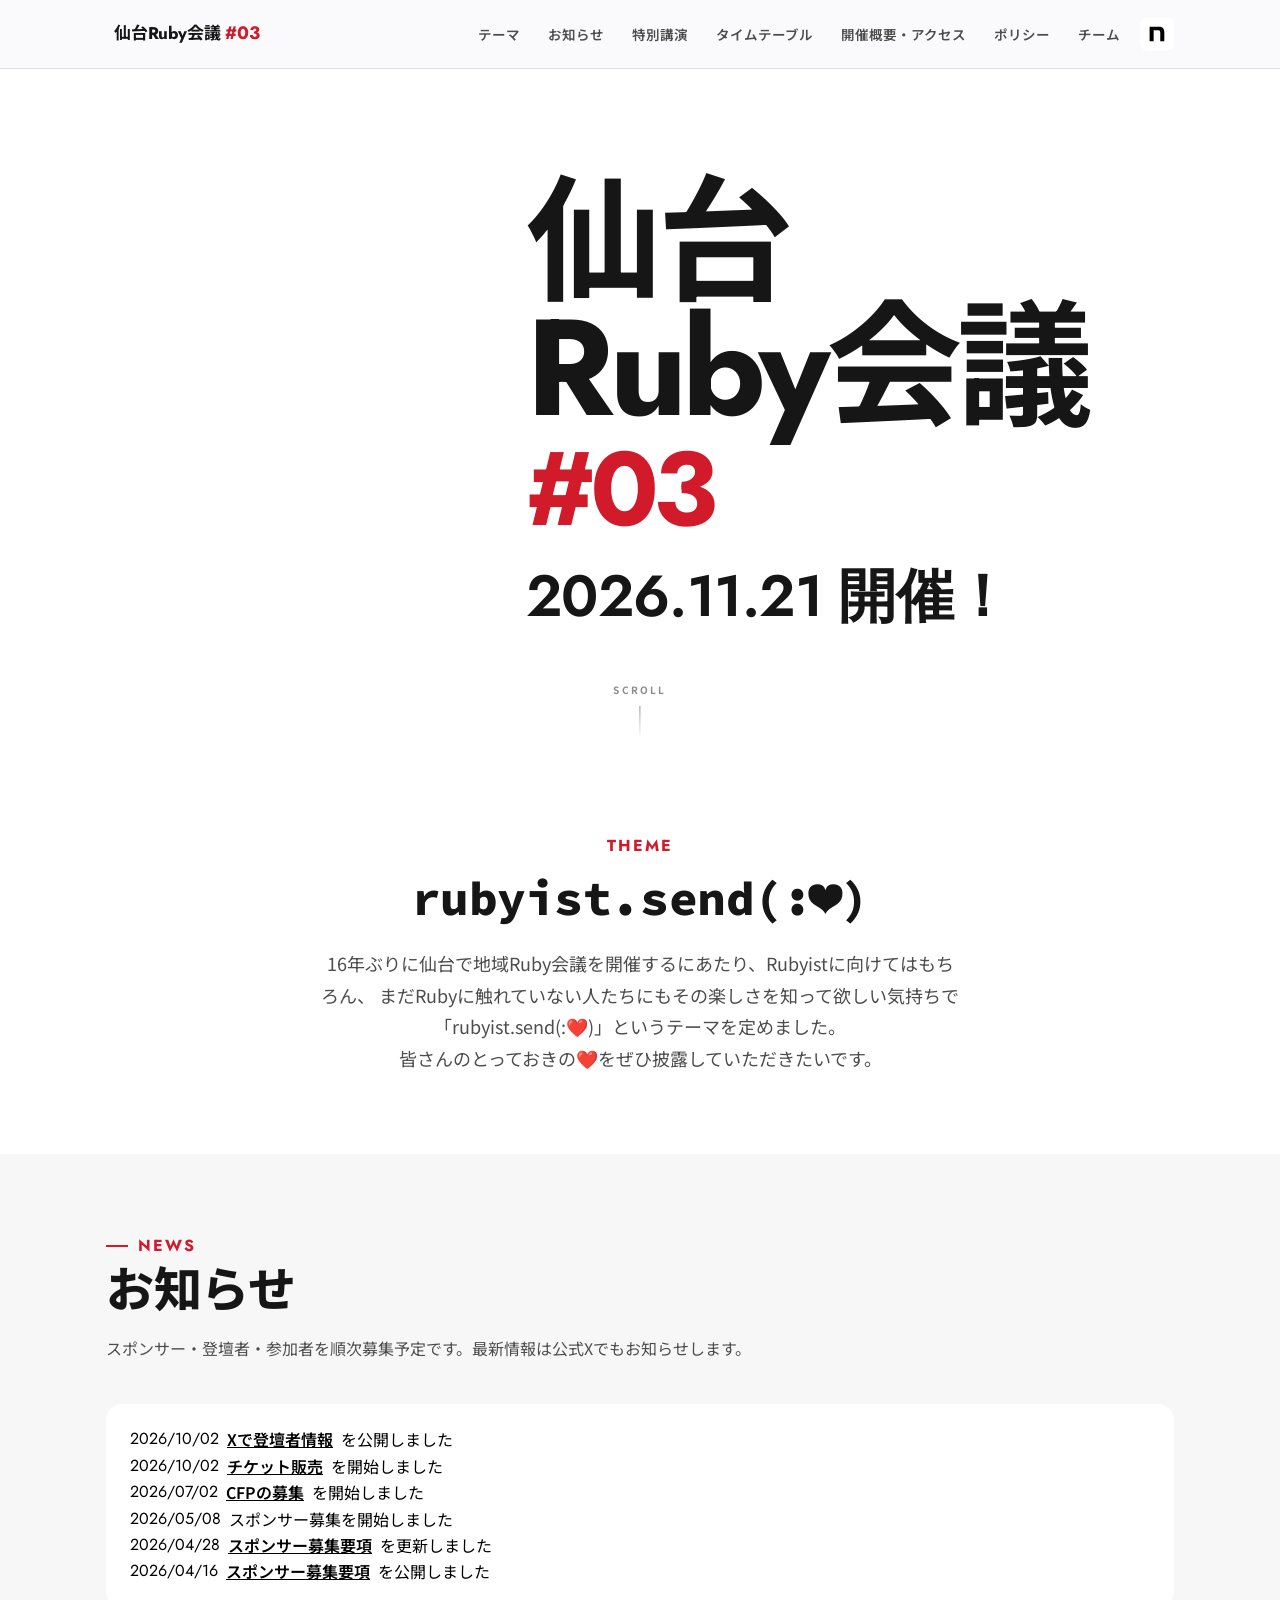
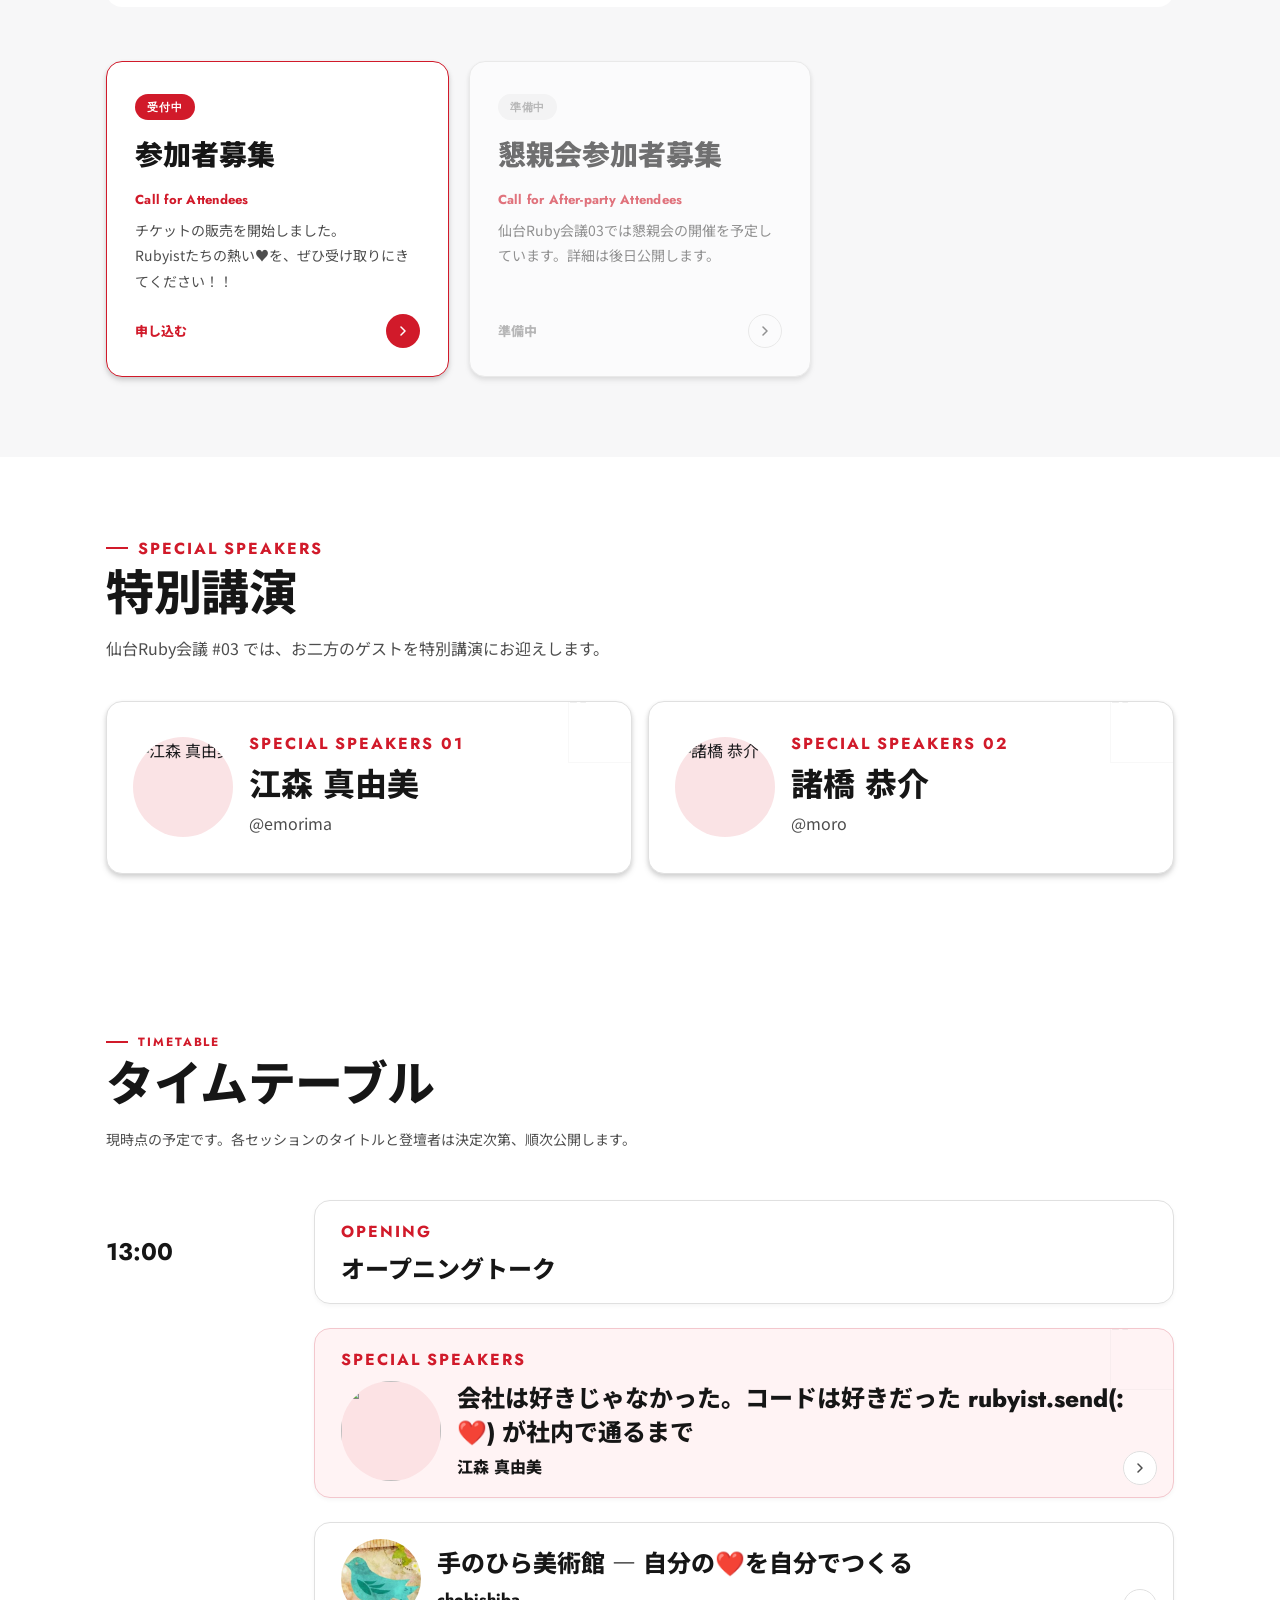
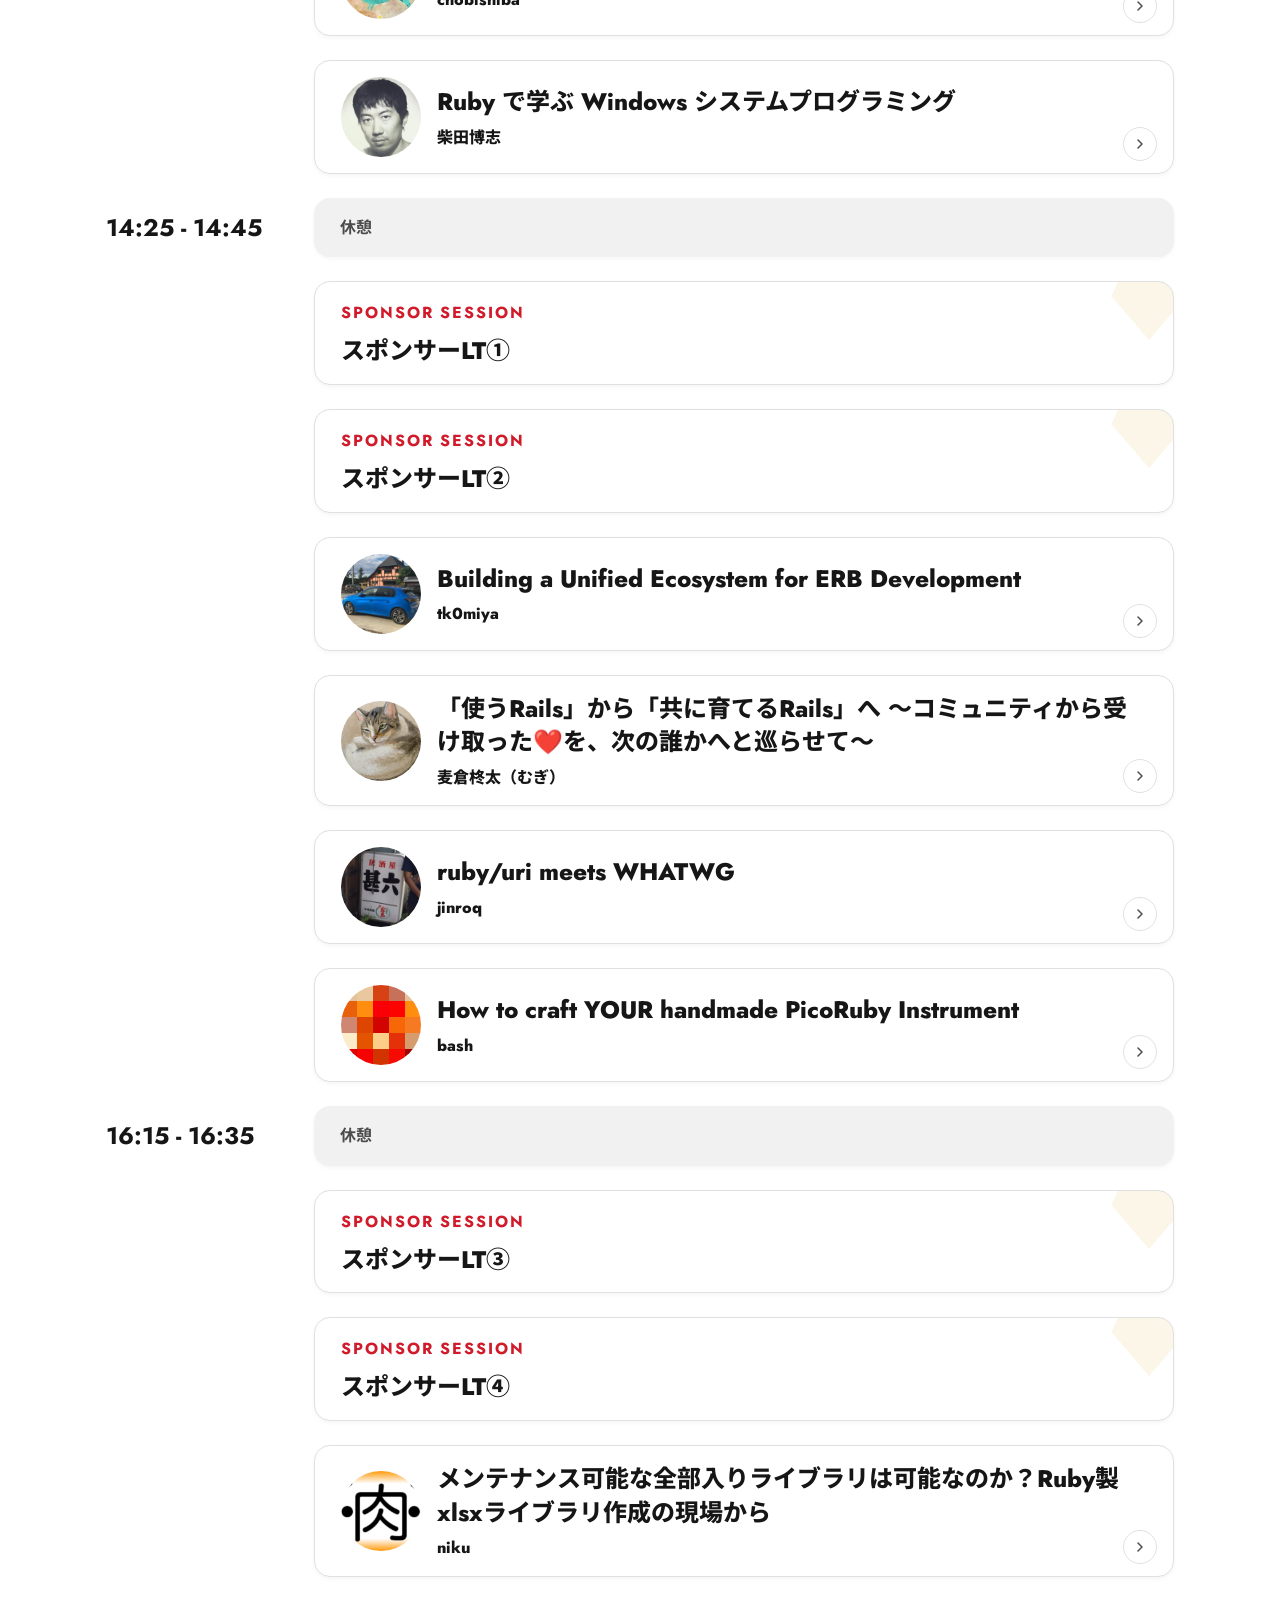
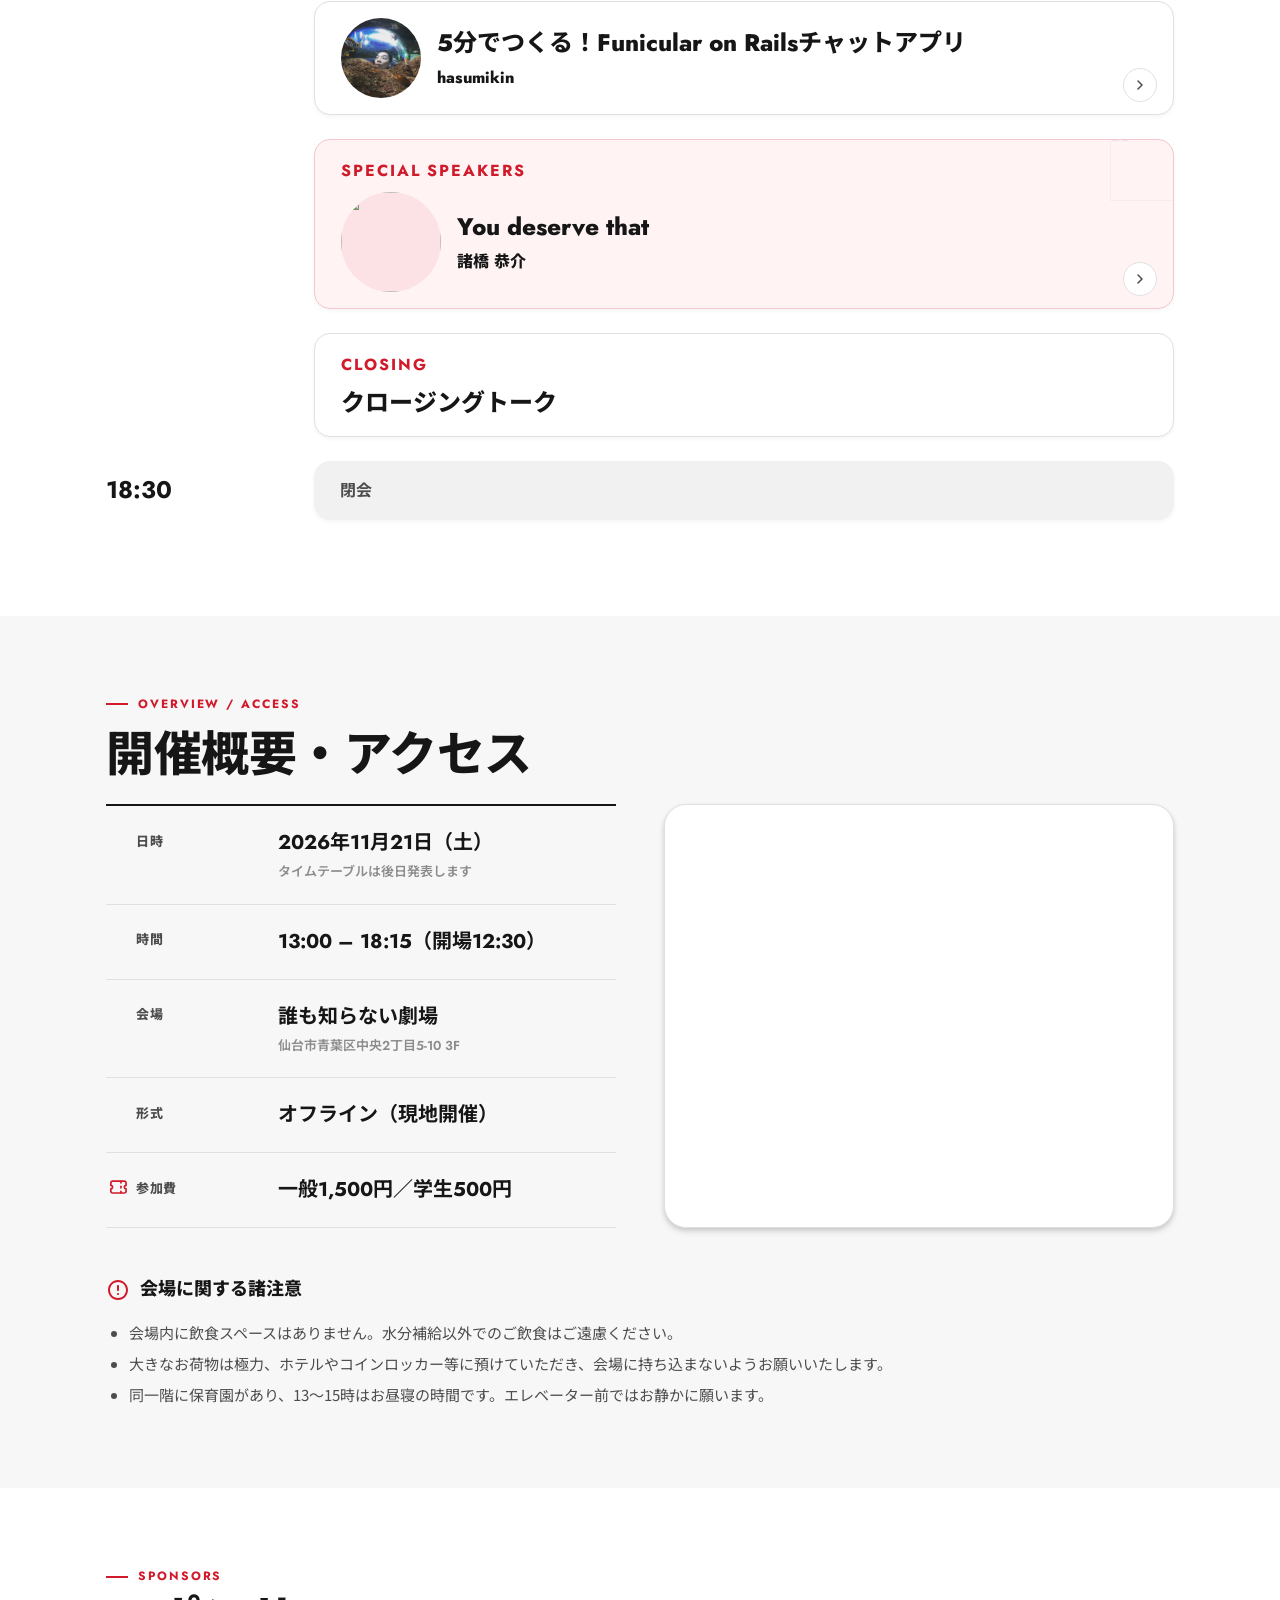
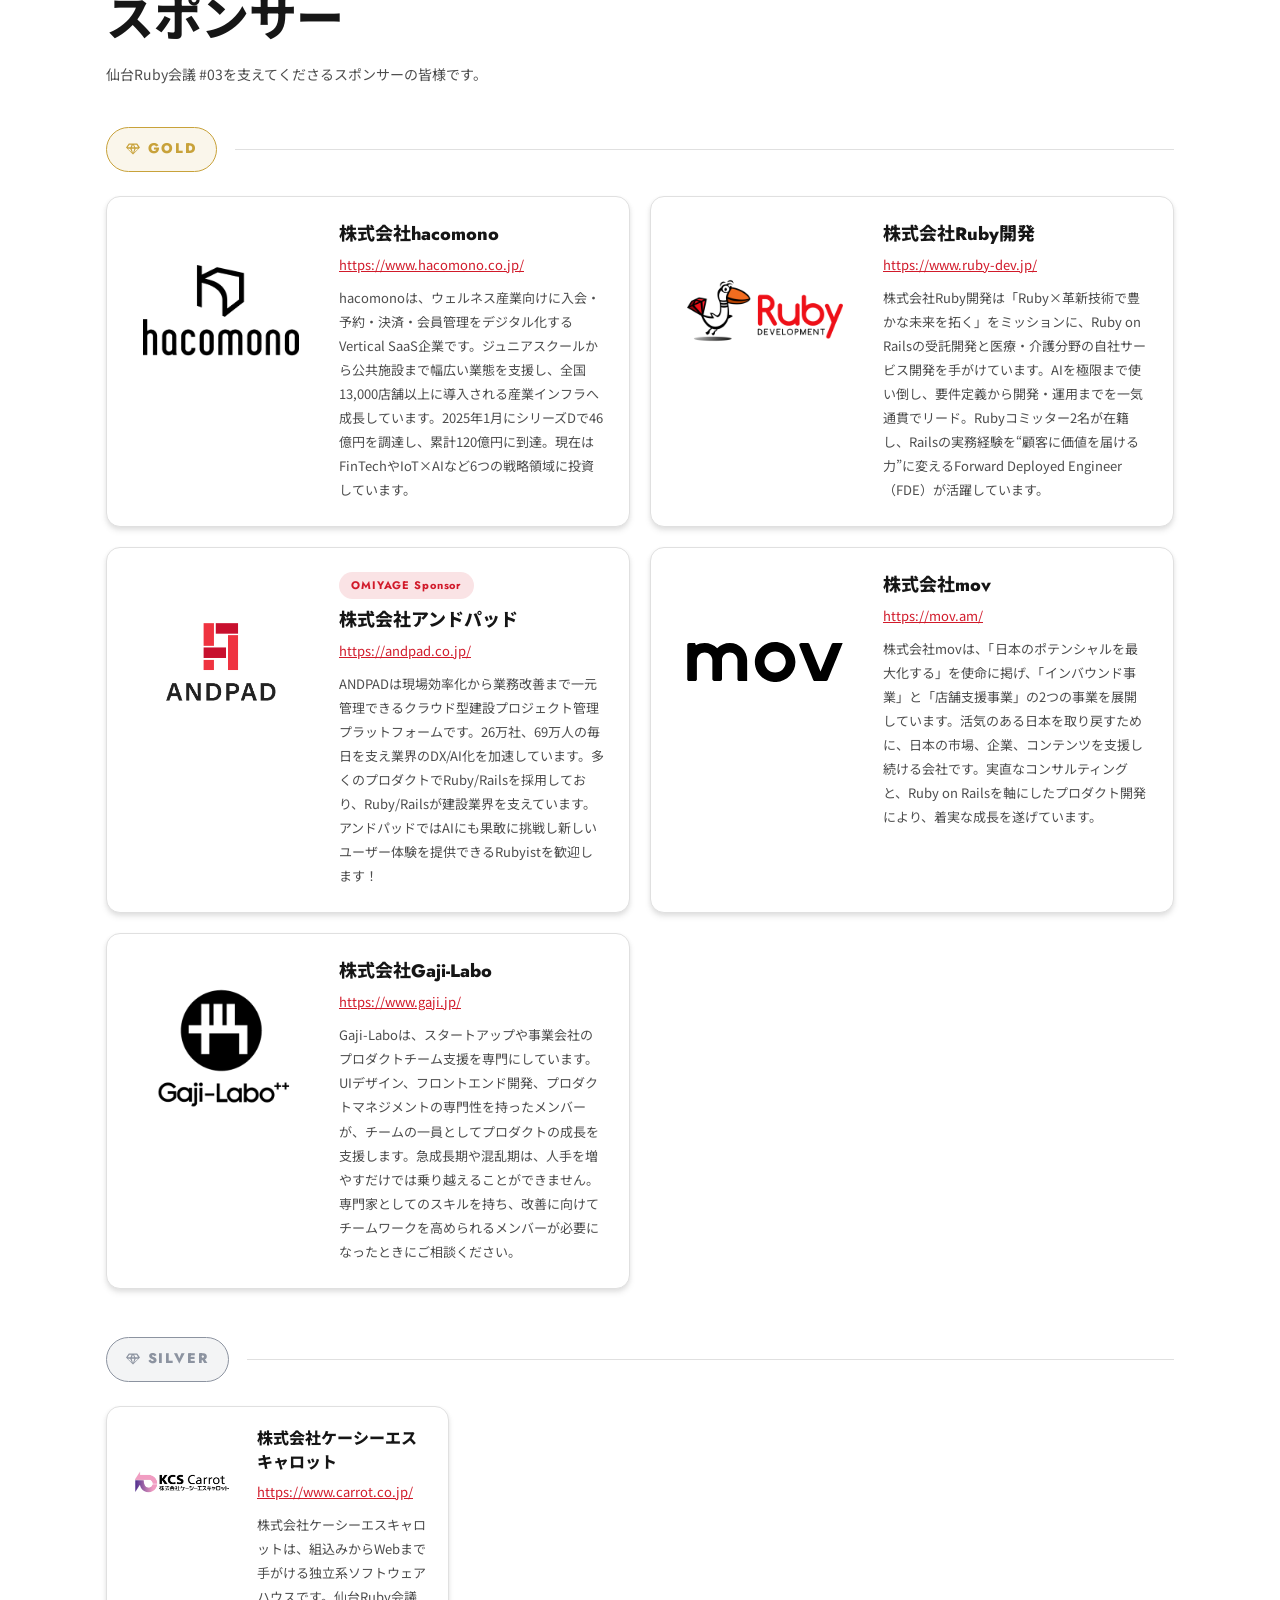
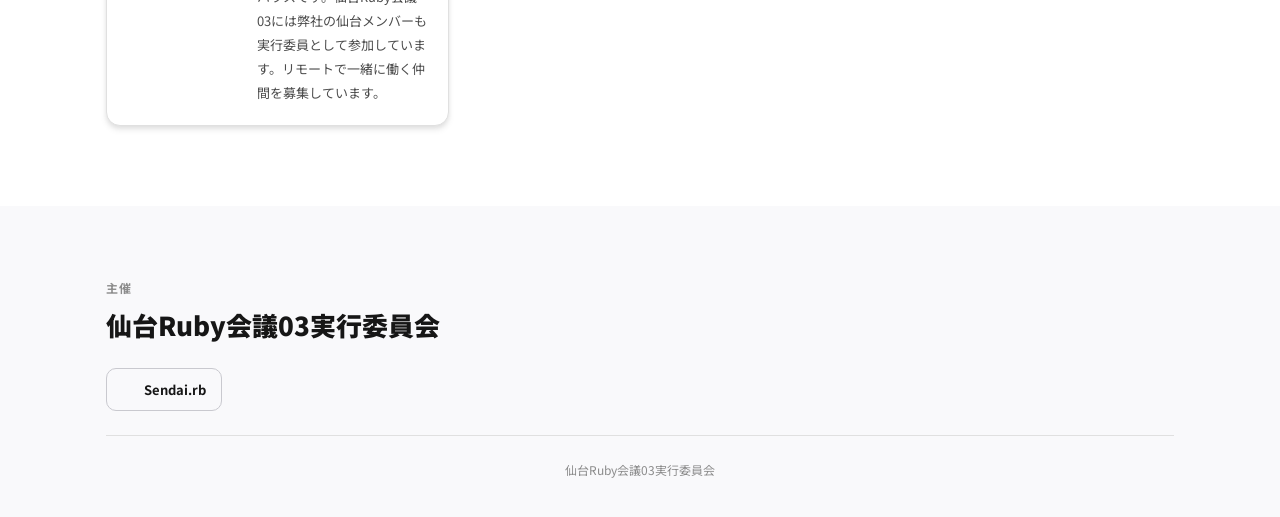
==== index.html @ bb8e208e "諸橋さんのモーダル本文を p 分割から br 改行に変更 段落間の余白が広すぎたため、1 段落内の改行に差し替え  Co-Authored-By: Claude Opus 4.7 <noreply@a" ====
<!DOCTYPE html>
<html lang="ja">
<head>
<meta charset="UTF-8">
<meta name="viewport" content="width=device-width, initial-scale=1">
<title>仙台Ruby会議03</title>
<meta name="description" content="仙台Ruby会議03は、2026年11月21日に開催する地域Ruby会議です。今回は「rubyist.send(:❤️)」をテーマとし、Rubyの楽しさが伝わるような発表を募集しています。">
<meta property="og:type" content="website">
<meta property="og:url" content="https://regional.rubykaigi.org/sendai03/">
<meta property="og:site_name" content="仙台Ruby会議03">
<meta property="og:title" content="仙台Ruby会議03">
<meta property="og:description" content="仙台Ruby会議03は、2026年11月21日に開催する地域Ruby会議です。今回は「rubyist.send(:❤️)」をテーマとし、Rubyの楽しさが伝わるような発表を募集しています。">
<meta property="og:image" content="https://regional.rubykaigi.org/sendai03/assets/img/ogp.png">
<meta property="og:image:width" content="1200">
<meta property="og:image:height" content="630">
<meta property="og:locale" content="ja_JP">
<meta name="twitter:card" content="summary_large_image">
<meta name="twitter:title" content="仙台Ruby会議03">
<meta name="twitter:description" content="仙台Ruby会議03は、2026年11月21日に開催する地域Ruby会議です。今回は「rubyist.send(:❤️)」をテーマとし、Rubyの楽しさが伝わるような発表を募集しています。">
<meta name="twitter:image" content="https://regional.rubykaigi.org/sendai03/assets/img/ogp.png">
<link rel="preconnect" href="https://fonts.googleapis.com">
<link rel="preconnect" href="https://fonts.gstatic.com" crossorigin>
<link href="https://fonts.googleapis.com/css2?family=Jost:wght@400;500;600;700&family=Noto+Sans+JP:wght@400;500;600;700;900&family=Source+Code+Pro:wght@700;900&display=swap" rel="stylesheet">
<link rel="stylesheet" href="https://cdn.jsdelivr.net/npm/yakuhanjp@4.1.1/dist/css/yakuhanjp.css">
<link rel="icon" href="favicon.svg" type="image/svg+xml">
<link rel="stylesheet" href="assets/css/index.css">
</head>
<body>

<header class="site-header">
  <div class="container site-header__inner">
    <a class="brand" href="index.html">
      <span class="brand__icon" aria-hidden="true"><img src="assets/img/icon.svg" alt=""></span>
      <span class="brand__text">仙台Ruby会議 <span class="brand__num">#03</span></span>
    </a>
    <nav class="site-nav" aria-label="サイト内ナビゲーション">
      <ul class="site-nav__list">
        <li><a href="index.html#theme">テーマ</a></li>
        <li><a href="index.html#news">お知らせ</a></li>
        <li><a href="index.html#speakers">特別講演</a></li>
        <li><a href="index.html#timetable">タイムテーブル</a></li>
        <li><a href="index.html#overview">開催概要・アクセス</a></li>
        <li><a href="policy.html">ポリシー</a></li>
        <li><a href="team.html">チーム</a></li>
        <!--
        <li class="list__inactive"><a href="#">仙台グルメ</a></li>
        -->
        <li class="site-nav__item--icon"><a class="site-nav__note" href="https://note.com/sendairk03/m/m360bca05e57b" target="_blank" rel="noopener noreferrer" aria-label="仙台Ruby会議#03 公式note（別タブで開く）"><img src="assets/img/icons/note.svg" alt="" width="34" height="34" aria-hidden="true"></a></li>
      </ul>
    </nav>
    <button class="nav-toggle" aria-label="メニューを開く" aria-expanded="false" aria-controls="mobile-menu">
      <span class="nav-toggle__bar"></span>
      <span class="nav-toggle__bar"></span>
      <span class="nav-toggle__bar"></span>
    </button>
  </div>
</header>

<div class="mobile-menu" id="mobile-menu" aria-hidden="true">
  <nav aria-label="モバイルメニュー">
    <ul class="mobile-menu__list">
      <li class="mobile-menu__item"><a href="index.html#news">お知らせ</a></li>
      <li class="mobile-menu__item"><a href="index.html#speakers">特別講演</a></li>
      <li class="mobile-menu__item"><a href="index.html#timetable">タイムテーブル</a></li>
      <li class="mobile-menu__item"><a href="index.html#overview">開催概要・アクセス</a></li>
      <li class="mobile-menu__item mobile-menu__item--external"><a href="policy.html">ポリシー<img src="assets/img/icons/external-link.svg" alt="" width="14" height="14" aria-hidden="true"></a></li>
      <li class="mobile-menu__item"><a href="team.html">チーム</a></li>
      <!--
      <li class="mobile-menu__item"><a href="#">仙台グルメ</a></li>
      -->
      <li class="mobile-menu__item mobile-menu__item--note"><a href="https://note.com/sendairk03/m/m360bca05e57b" target="_blank" rel="noopener noreferrer"><img src="assets/img/icons/note.svg" alt="" width="28" height="28" aria-hidden="true">仙台Ruby会議#03 公式note</a></li>
    </ul>
  </nav>
</div>

<main>
  <section id="hero" class="hero">
    <img class="hero__ruby" src="assets/img/hero_ruby.svg" alt="" aria-hidden="true">
    <picture class="hero__decor">
      <source media="(max-width: 768px)" srcset="assets/img/hero_bg_sp.svg">
      <img src="assets/img/hero_bg.svg" alt="" aria-hidden="true">
    </picture>
    <img class="hero__tanabata" src="assets/img/hero_tanabata.svg" alt="" aria-hidden="true">
    <div class="hero__inner">
      <h1 class="hero__title">
        仙台<br>
        Ruby<wbr>会議
      </h1>
      <p class="hero__num">#03</p>
      <p class="hero__date"><span class="hero__date-main">2026.11.21</span><span class="hero__date-suffix"> 開催！</span></p>
    </div>
    <a class="hero__scroll" href="#theme" aria-label="次のセクションへスクロール">
      <span>SCROLL</span>
      <span class="hero__scroll-line" aria-hidden="true"></span>
    </a>
  </section>

  <section id="theme" class="theme">
    <div class="container">
      <p class="section-label">THEME</p>
      <h2 class="theme__title">rubyist.send(:❤️)</h2>
      <p class="theme__text">
        16年ぶりに仙台で地域Ruby会議を開催するにあたり、Rubyistに向けてはもちろん、
        まだRubyに触れていない人たちにもその楽しさを知って欲しい気持ちで
        「rubyist.send(:❤️)」というテーマを定めました。<br>
        皆さんのとっておきの❤️をぜひ披露していただきたいです。
      </p>
    </div>
  </section>

  <section id="news" class="news">
    <div class="container">
      <p class="section-label">NEWS</p>
      <h2 class="section-title">お知らせ</h2>
      <p class="section-lead">スポンサー・登壇者・参加者を順次募集予定です。最新情報は公式Xでもお知らせします。</p>

      <ul class="news-list">
        <li><time datetime="2026-10-02">2026/10/02</time> <a href="https://x.com/sendairb/status/2105831017995255867" target="_blank" rel="noopener noreferrer">Xで登壇者情報</a>を公開しました</li>
        <li><time datetime="2026-10-02">2026/10/02</time> <a href="https://ti.to/sendairubykaigi/03" target="_blank" rel="noopener noreferrer">チケット販売</a>を開始しました</li>
        <li><time datetime="2026-07-02">2026/07/02</time> <a href="https://docs.google.com/forms/d/e/1FAIpQLScvsWJ_KKlg8jzR5QeXEd-u9BwsUBp4pYIAK3WpufssoJyeOQ/viewform?usp=header" target="_blank" rel="noopener noreferrer">CFPの募集</a>を開始しました</li>
        <li><time datetime="2026-05-08">2026/05/08</time> スポンサー募集を開始しました</li>
        <li><time datetime="2026-04-28">2026/04/28</time> <a href="documents/sponsorship_requirements.pdf" target="_blank" rel="noopener noreferrer">スポンサー募集要項</a>を更新しました</li>
        <li><time datetime="2026-04-16">2026/04/16</time> <a href="documents/sponsorship_requirements.pdf" target="_blank" rel="noopener noreferrer">スポンサー募集要項</a>を公開しました</li>
      </ul>

      <div class="cards">
        <article class="card card--primary">
          <span class="badge badge--primary">受付中</span>
          <h3 class="card__title">参加者募集<br><span class="card__title-en">Call for Attendees</span></h3>
          <p class="card__text">
            チケットの販売を開始しました。<br>
            Rubyistたちの熱い♥を、ぜひ受け取りにきてください！！
          </p>
          <a class="card__cta card__cta--active" href="https://ti.to/sendairubykaigi/03" target="_blank" rel="noopener noreferrer">
            <span>申し込む</span>
            <span class="card__cta-circle" aria-hidden="true"><svg width="6" height="10" viewBox="0 0 6 10" fill="none"><path d="M1 1l4 4-4 4" stroke="#fff" stroke-width="1.5" stroke-linecap="round" stroke-linejoin="round"/></svg></span>
          </a>
        </article>

        <article class="card card--inactive">
          <span class="badge badge--neutral">準備中</span>
          <h3 class="card__title">懇親会参加者募集<br><span class="card__title-en">Call for After-party Attendees</span></h3>
          <p class="card__text">仙台Ruby会議03では懇親会の開催を予定しています。詳細は後日公開します。</p>
          <p class="card__footer-row">
            <span class="card__status">準備中</span>
            <span class="card__cta-circle card__cta-circle--outline" aria-hidden="true"><svg width="6" height="10" viewBox="0 0 6 10" fill="none"><path d="M1 1l4 4-4 4" stroke="#4d4d4d" stroke-width="1.5" stroke-linecap="round" stroke-linejoin="round"/></svg></span>
          </p>
        </article>
      </div>
    </div>
  </section>

  <section id="speakers" class="speakers">
    <div class="container">
      <p class="section-label">SPECIAL SPEAKERS</p>
      <h2 class="section-title">特別講演</h2>
      <p class="section-lead">仙台Ruby会議 #03 では、お二方のゲストを特別講演にお迎えします。</p>

      <div class="speaker-cards">
        <article class="speaker-card">
          <img class="speaker-card__heart" src="assets/img/icon.svg" alt="" aria-hidden="true">
          <img class="speaker-card__photo" src="assets/img/speakers/emorima.png" alt="江森 真由美">
          <div class="speaker-card__body">
            <p class="speaker-card__label">SPECIAL SPEAKERS 01</p>
            <p class="speaker-card__name">江森 真由美</p>
            <a class="speaker-card__handle" href="https://x.com/emorima" target="_blank" rel="noopener noreferrer">@emorima</a>
            <!--
            <p class="speaker-card__note">講演タイトルは追って公開します</p>
            -->
          </div>
        </article>

        <article class="speaker-card">
          <img class="speaker-card__heart" src="assets/img/icon.svg" alt="" aria-hidden="true">
          <img class="speaker-card__photo" src="assets/img/speakers/moro.jpg" alt="諸橋 恭介">
          <div class="speaker-card__body">
            <p class="speaker-card__label">SPECIAL SPEAKERS 02</p>
            <p class="speaker-card__name">諸橋 恭介</p>
            <a class="speaker-card__handle" href="https://x.com/moro" target="_blank" rel="noopener noreferrer">@moro</a>
            <!--
            <p class="speaker-card__note">講演タイトルは追って公開します</p>
            -->
          </div>
        </article>
      </div>
    </div>
  </section>

  <section id="timetable" class="timetable">
    <div class="container">
      <p class="section-label">TIMETABLE</p>
      <h2 class="section-title">タイムテーブル</h2>
      <p class="section-lead">現時点の予定です。各セッションのタイトルと登壇者は決定次第、順次公開します。</p>

      <ol class="timetable-list">
        <li class="timetable-row">
          <div class="timetable-row__time">13:00</div>
          <div class="timetable-session timetable-session--marker">
            <span class="timetable-session__label">OPENING</span>
            <h3 class="timetable-session__title">オープニングトーク</h3>
          </div>
        </li>

        <li class="timetable-row">
          <div class="timetable-row__time" aria-hidden="true"></div>
          <article class="timetable-session timetable-session--special timetable-session--interactive" role="button" tabindex="0" data-speaker-modal-trigger data-speaker-key="emorima">
            <span class="timetable-session__label">SPECIAL SPEAKERS</span>
            <img class="timetable-session__heart" src="assets/img/icon.svg" alt="" aria-hidden="true">
            <div class="timetable-session__row">
              <img class="timetable-session__avatar" src="assets/img/speakers/emorima.png" alt="" aria-hidden="true">
              <div class="timetable-session__body">
                <h3 class="timetable-session__title">会社は好きじゃなかった。コードは好きだった rubyist.send(:❤️) が社内で通るまで</h3>
                <p class="timetable-session__speaker">江森 真由美</p>
              </div>
            </div>
            <span class="timetable-session__arrow" aria-hidden="true"><svg width="6" height="10" viewBox="0 0 6 10" fill="none"><path d="M1 1l4 4-4 4" stroke="#4d4d4d" stroke-width="1.5" stroke-linecap="round" stroke-linejoin="round"/></svg></span>
          </article>
        </li>

        <li class="timetable-row">
          <div class="timetable-row__time" aria-hidden="true"></div>
          <article class="timetable-session">
            <div class="timetable-session__row">
              <img class="timetable-session__avatar" src="assets/img/speakers/chobishiba.png" alt="" aria-hidden="true">
              <div class="timetable-session__body">
                <h3 class="timetable-session__title">手のひら美術館 ― 自分の❤️を自分でつくる</h3>
                <p class="timetable-session__speaker">chobishiba</p>
              </div>
            </div>
            <span class="timetable-session__arrow" aria-hidden="true"><svg width="6" height="10" viewBox="0 0 6 10" fill="none"><path d="M1 1l4 4-4 4" stroke="#4d4d4d" stroke-width="1.5" stroke-linecap="round" stroke-linejoin="round"/></svg></span>
          </article>
        </li>

        <li class="timetable-row">
          <div class="timetable-row__time" aria-hidden="true"></div>
          <article class="timetable-session">
            <div class="timetable-session__row">
              <img class="timetable-session__avatar" src="assets/img/speakers/hsbt.png" alt="" aria-hidden="true">
              <div class="timetable-session__body">
                <h3 class="timetable-session__title">Ruby で学ぶ Windows システムプログラミング</h3>
                <p class="timetable-session__speaker">柴田博志</p>
              </div>
            </div>
            <span class="timetable-session__arrow" aria-hidden="true"><svg width="6" height="10" viewBox="0 0 6 10" fill="none"><path d="M1 1l4 4-4 4" stroke="#4d4d4d" stroke-width="1.5" stroke-linecap="round" stroke-linejoin="round"/></svg></span>
          </article>
        </li>

        <li class="timetable-row">
          <div class="timetable-row__time">14:25 - 14:45</div>
          <div class="timetable-session timetable-session--break">休憩</div>
        </li>

        <li class="timetable-row">
          <div class="timetable-row__time" aria-hidden="true"></div>
          <div class="timetable-session timetable-session--marker">
            <span class="timetable-session__label">SPONSOR SESSION</span>
            <img class="timetable-session__heart" src="assets/img/icon-gold.svg" alt="" aria-hidden="true">
            <h3 class="timetable-session__title">スポンサーLT①</h3>
          </div>
        </li>

        <li class="timetable-row">
          <div class="timetable-row__time" aria-hidden="true"></div>
          <div class="timetable-session timetable-session--marker">
            <span class="timetable-session__label">SPONSOR SESSION</span>
            <img class="timetable-session__heart" src="assets/img/icon-gold.svg" alt="" aria-hidden="true">
            <h3 class="timetable-session__title">スポンサーLT②</h3>
          </div>
        </li>

        <li class="timetable-row">
          <div class="timetable-row__time" aria-hidden="true"></div>
          <article class="timetable-session">
            <div class="timetable-session__row">
              <img class="timetable-session__avatar" src="assets/img/speakers/tk0miya.jpg" alt="" aria-hidden="true">
              <div class="timetable-session__body">
                <h3 class="timetable-session__title">Building a Unified Ecosystem for ERB Development</h3>
                <p class="timetable-session__speaker">tk0miya</p>
              </div>
            </div>
            <span class="timetable-session__arrow" aria-hidden="true"><svg width="6" height="10" viewBox="0 0 6 10" fill="none"><path d="M1 1l4 4-4 4" stroke="#4d4d4d" stroke-width="1.5" stroke-linecap="round" stroke-linejoin="round"/></svg></span>
          </article>
        </li>

        <li class="timetable-row">
          <div class="timetable-row__time" aria-hidden="true"></div>
          <article class="timetable-session">
            <div class="timetable-session__row">
              <img class="timetable-session__avatar" src="assets/img/speakers/mugi.png" alt="" aria-hidden="true">
              <div class="timetable-session__body">
                <h3 class="timetable-session__title">「使うRails」から「共に育てるRails」へ 〜コミュニティから受け取った❤️を、次の誰かへと巡らせて〜</h3>
                <p class="timetable-session__speaker">麦倉柊太（むぎ）</p>
              </div>
            </div>
            <span class="timetable-session__arrow" aria-hidden="true"><svg width="6" height="10" viewBox="0 0 6 10" fill="none"><path d="M1 1l4 4-4 4" stroke="#4d4d4d" stroke-width="1.5" stroke-linecap="round" stroke-linejoin="round"/></svg></span>
          </article>
        </li>

        <li class="timetable-row">
          <div class="timetable-row__time" aria-hidden="true"></div>
          <article class="timetable-session">
            <div class="timetable-session__row">
              <img class="timetable-session__avatar" src="assets/img/speakers/jinroq.png" alt="" aria-hidden="true">
              <div class="timetable-session__body">
                <h3 class="timetable-session__title">ruby/uri meets WHATWG</h3>
                <p class="timetable-session__speaker">jinroq</p>
              </div>
            </div>
            <span class="timetable-session__arrow" aria-hidden="true"><svg width="6" height="10" viewBox="0 0 6 10" fill="none"><path d="M1 1l4 4-4 4" stroke="#4d4d4d" stroke-width="1.5" stroke-linecap="round" stroke-linejoin="round"/></svg></span>
          </article>
        </li>

        <li class="timetable-row">
          <div class="timetable-row__time" aria-hidden="true"></div>
          <article class="timetable-session">
            <div class="timetable-session__row">
              <img class="timetable-session__avatar" src="assets/img/speakers/bash.png" alt="" aria-hidden="true">
              <div class="timetable-session__body">
                <h3 class="timetable-session__title">How to craft YOUR handmade PicoRuby Instrument</h3>
                <p class="timetable-session__speaker">bash</p>
              </div>
            </div>
            <span class="timetable-session__arrow" aria-hidden="true"><svg width="6" height="10" viewBox="0 0 6 10" fill="none"><path d="M1 1l4 4-4 4" stroke="#4d4d4d" stroke-width="1.5" stroke-linecap="round" stroke-linejoin="round"/></svg></span>
          </article>
        </li>

        <li class="timetable-row">
          <div class="timetable-row__time">16:15 - 16:35</div>
          <div class="timetable-session timetable-session--break">休憩</div>
        </li>

        <li class="timetable-row">
          <div class="timetable-row__time" aria-hidden="true"></div>
          <div class="timetable-session timetable-session--marker">
            <span class="timetable-session__label">SPONSOR SESSION</span>
            <img class="timetable-session__heart" src="assets/img/icon-gold.svg" alt="" aria-hidden="true">
            <h3 class="timetable-session__title">スポンサーLT③</h3>
          </div>
        </li>

        <li class="timetable-row">
          <div class="timetable-row__time" aria-hidden="true"></div>
          <div class="timetable-session timetable-session--marker">
            <span class="timetable-session__label">SPONSOR SESSION</span>
            <img class="timetable-session__heart" src="assets/img/icon-gold.svg" alt="" aria-hidden="true">
            <h3 class="timetable-session__title">スポンサーLT④</h3>
          </div>
        </li>

        <li class="timetable-row">
          <div class="timetable-row__time" aria-hidden="true"></div>
          <article class="timetable-session">
            <div class="timetable-session__row">
              <img class="timetable-session__avatar" src="assets/img/speakers/niku.png" alt="" aria-hidden="true">
              <div class="timetable-session__body">
                <h3 class="timetable-session__title">メンテナンス可能な全部入りライブラリは可能なのか？Ruby製xlsxライブラリ作成の現場から</h3>
                <p class="timetable-session__speaker">niku</p>
              </div>
            </div>
            <span class="timetable-session__arrow" aria-hidden="true"><svg width="6" height="10" viewBox="0 0 6 10" fill="none"><path d="M1 1l4 4-4 4" stroke="#4d4d4d" stroke-width="1.5" stroke-linecap="round" stroke-linejoin="round"/></svg></span>
          </article>
        </li>

        <li class="timetable-row">
          <div class="timetable-row__time" aria-hidden="true"></div>
          <article class="timetable-session">
            <div class="timetable-session__row">
              <img class="timetable-session__avatar" src="assets/img/speakers/hasumikin.jpg" alt="" aria-hidden="true">
              <div class="timetable-session__body">
                <h3 class="timetable-session__title">5分でつくる！Funicular on Railsチャットアプリ</h3>
                <p class="timetable-session__speaker">hasumikin</p>
              </div>
            </div>
            <span class="timetable-session__arrow" aria-hidden="true"><svg width="6" height="10" viewBox="0 0 6 10" fill="none"><path d="M1 1l4 4-4 4" stroke="#4d4d4d" stroke-width="1.5" stroke-linecap="round" stroke-linejoin="round"/></svg></span>
          </article>
        </li>

        <li class="timetable-row">
          <div class="timetable-row__time" aria-hidden="true"></div>
          <article class="timetable-session timetable-session--special timetable-session--interactive" role="button" tabindex="0" data-speaker-modal-trigger data-speaker-key="moro">
            <span class="timetable-session__label">SPECIAL SPEAKERS</span>
            <img class="timetable-session__heart" src="assets/img/icon.svg" alt="" aria-hidden="true">
            <div class="timetable-session__row">
              <img class="timetable-session__avatar" src="assets/img/speakers/moro.jpg" alt="" aria-hidden="true">
              <div class="timetable-session__body">
                <h3 class="timetable-session__title">You deserve that</h3>
                <p class="timetable-session__speaker">諸橋 恭介</p>
              </div>
            </div>
            <span class="timetable-session__arrow" aria-hidden="true"><svg width="6" height="10" viewBox="0 0 6 10" fill="none"><path d="M1 1l4 4-4 4" stroke="#4d4d4d" stroke-width="1.5" stroke-linecap="round" stroke-linejoin="round"/></svg></span>
          </article>
        </li>

        <li class="timetable-row">
          <div class="timetable-row__time" aria-hidden="true"></div>
          <div class="timetable-session timetable-session--marker">
            <span class="timetable-session__label">CLOSING</span>
            <h3 class="timetable-session__title">クロージングトーク</h3>
          </div>
        </li>

        <li class="timetable-row">
          <div class="timetable-row__time">18:30</div>
          <div class="timetable-session timetable-session--break">閉会</div>
        </li>
      </ol>
    </div>
  </section>

  <section id="overview" class="overview">
    <div class="container">
      <p class="section-label">OVERVIEW / ACCESS</p>
      <h2 class="section-title">開催概要・アクセス</h2>

      <div class="overview__inner">
        <dl class="overview-list">
          <div class="overview-list__item">
            <dt><img class="overview-list__icon" src="assets/img/icons/calendar.svg" alt="" aria-hidden="true">日時</dt>
            <dd>
              2026年11月21日（土）
              <span class="overview-list__sub">タイムテーブルは後日発表します</span>
            </dd>
          </div>
          <div class="overview-list__item">
            <dt><img class="overview-list__icon" src="assets/img/icons/clock.svg" alt="" aria-hidden="true">時間</dt>
            <dd>13:00 – 18:15（開場12:30）</dd>
          </div>
          <div class="overview-list__item">
            <dt><img class="overview-list__icon" src="assets/img/icons/pin.svg" alt="" aria-hidden="true">会場</dt>
            <dd>
              誰も知らない劇場
              <span class="overview-list__sub">仙台市青葉区中央2丁目5-10 3F</span>
            </dd>
          </div>
          <div class="overview-list__item">
            <dt><img class="overview-list__icon" src="assets/img/icons/format.svg" alt="" aria-hidden="true">形式</dt>
            <dd>オフライン（現地開催）</dd>
          </div>
          <div class="overview-list__item">
            <dt><img class="overview-list__icon" src="assets/img/icons/ticket.svg" alt="" aria-hidden="true">参加費</dt>
            <dd>一般1,500円／学生500円</dd>
          </div>
        </dl>

        <div class="overview__map">
          <iframe
            title="会場地図（誰も知らない劇場）"
            src="https://www.google.com/maps?q=%E8%AA%B0%E3%82%82%E7%9F%A5%E3%82%89%E3%81%AA%E3%81%84%E5%8A%87%E5%A0%B4+%E4%BB%99%E5%8F%B0%E5%B8%82%E9%9D%92%E8%91%89%E5%8C%BA%E4%B8%AD%E5%A4%AE2-5-10&output=embed"
            loading="lazy"
            referrerpolicy="no-referrer-when-downgrade">
          </iframe>
        </div>
      </div>

      <div class="overview__notice">
        <h3 class="overview__notice-title">
          <img class="overview__notice-icon" src="assets/img/icons/alert-circle.svg" alt="" aria-hidden="true">
          会場に関する諸注意
        </h3>
        <ul class="overview__notice-list">
          <li>会場内に飲食スペースはありません。水分補給以外でのご飲食はご遠慮ください。</li>
          <li>大きなお荷物は極力、ホテルやコインロッカー等に預けていただき、会場に持ち込まないようお願いいたします。</li>
          <li>同一階に保育園があり、13〜15時はお昼寝の時間です。エレベーター前ではお静かに願います。</li>
        </ul>
      </div>
    </div>
  </section>

  <section id="sponsors" class="sponsors">
    <div class="container">
      <p class="section-label">SPONSORS</p>
      <h2 class="section-title">スポンサー</h2>
      <p class="section-lead">仙台Ruby会議 #03を支えてくださるスポンサーの皆様です。</p>

      <div class="sponsor-tier">
        <div class="sponsor-tier__heading">
          <span class="sponsor-tier__label sponsor-tier__label--gold">
            <svg class="sponsor-tier__icon" width="14" height="14" viewBox="0 0 20 20" aria-hidden="true"><path d="M4 2h12l4 6-10 10L0 8l4-6zm.9 2L2.4 7.6h4L8 4H4.9zm5.1 0-1.6 3.6h3.2L10 4zm1.6 0 1.6 3.6h4L15.1 4H11.6zM8.1 9.6 10 15.9l1.9-6.3H8.1zm-2.1 0H2.6L8.4 15l-2.4-5.4zm7.9 0-2.4 5.4L17.4 9.6H13.9z" fill="currentColor"/></svg>
            GOLD
          </span>
          <span class="sponsor-tier__divider" aria-hidden="true"></span>
        </div>
        <div class="sponsor-tier__cards sponsor-tier__cards--gold">
          <article class="sponsor-card">
            <div class="sponsor-card__logo-frame">
              <img class="sponsor-card__logo" src="assets/img/sponsors/hacomono.png" alt="株式会社hacomono">
            </div>
            <div class="sponsor-card__body">
              <h3 class="sponsor-card__name">株式会社hacomono</h3>
              <a class="sponsor-card__url" href="https://www.hacomono.co.jp/" target="_blank" rel="noopener noreferrer">https://www.hacomono.co.jp/</a>
              <p class="sponsor-card__text">hacomonoは、ウェルネス産業向けに入会・予約・決済・会員管理をデジタル化するVertical SaaS企業です。ジュニアスクールから公共施設まで幅広い業態を支援し、全国13,000店舗以上に導入される産業インフラへ成長しています。2025年1月にシリーズDで46億円を調達し、累計120億円に到達。現在はFinTechやIoT×AIなど6つの戦略領域に投資しています。</p>
            </div>
          </article>

          <article class="sponsor-card">
            <div class="sponsor-card__logo-frame">
              <img class="sponsor-card__logo" src="assets/img/sponsors/ruby-dev.png" alt="株式会社Ruby開発">
            </div>
            <div class="sponsor-card__body">
              <h3 class="sponsor-card__name">株式会社Ruby開発</h3>
              <a class="sponsor-card__url" href="https://www.ruby-dev.jp/" target="_blank" rel="noopener noreferrer">https://www.ruby-dev.jp/</a>
              <p class="sponsor-card__text">株式会社Ruby開発は「Ruby×革新技術で豊かな未来を拓く」をミッションに、Ruby on Railsの受託開発と医療・介護分野の自社サービス開発を手がけています。AIを極限まで使い倒し、要件定義から開発・運用までを一気通貫でリード。Rubyコミッター2名が在籍し、Railsの実務経験を“顧客に価値を届ける力”に変えるForward Deployed Engineer（FDE）が活躍しています。</p>
            </div>
          </article>

          <article class="sponsor-card">
            <div class="sponsor-card__logo-frame">
              <img class="sponsor-card__logo" src="assets/img/sponsors/andpad.png" alt="株式会社アンドパッド">
            </div>
            <div class="sponsor-card__body">
              <span class="sponsor-card__badge sponsor-card__badge--omiyage">OMIYAGE Sponsor</span>
              <h3 class="sponsor-card__name">株式会社アンドパッド</h3>
              <a class="sponsor-card__url" href="https://andpad.co.jp/" target="_blank" rel="noopener noreferrer">https://andpad.co.jp/</a>
              <p class="sponsor-card__text">ANDPADは現場効率化から業務改善まで一元管理できるクラウド型建設プロジェクト管理プラットフォームです。26万社、69万人の毎日を支え業界のDX/AI化を加速しています。多くのプロダクトでRuby/Railsを採用しており、Ruby/Railsが建設業界を支えています。アンドパッドではAIにも果敢に挑戦し新しいユーザー体験を提供できるRubyistを歓迎します！</p>
            </div>
          </article>

          <article class="sponsor-card">
            <div class="sponsor-card__logo-frame">
              <img class="sponsor-card__logo" src="assets/img/sponsors/mov.svg" alt="株式会社mov">
            </div>
            <div class="sponsor-card__body">
              <h3 class="sponsor-card__name">株式会社mov</h3>
              <a class="sponsor-card__url" href="https://mov.am/" target="_blank" rel="noopener noreferrer">https://mov.am/</a>
              <p class="sponsor-card__text">株式会社movは、「日本のポテンシャルを最大化する」を使命に掲げ、「インバウンド事業」と「店舗支援事業」の2つの事業を展開しています。活気のある日本を取り戻すために、日本の市場、企業、コンテンツを支援し続ける会社です。実直なコンサルティングと、Ruby on Railsを軸にしたプロダクト開発により、着実な成長を遂げています。</p>
            </div>
          </article>

          <article class="sponsor-card">
            <div class="sponsor-card__logo-frame">
              <img class="sponsor-card__logo" src="assets/img/sponsors/gaji-labo.png" alt="株式会社Gaji-Labo">
            </div>
            <div class="sponsor-card__body">
              <h3 class="sponsor-card__name">株式会社Gaji-Labo</h3>
              <a class="sponsor-card__url" href="https://www.gaji.jp/" target="_blank" rel="noopener noreferrer">https://www.gaji.jp/</a>
              <p class="sponsor-card__text">Gaji-Laboは、スタートアップや事業会社のプロダクトチーム支援を専門にしています。UIデザイン、フロントエンド開発、プロダクトマネジメントの専門性を持ったメンバーが、チームの一員としてプロダクトの成長を支援します。急成長期や混乱期は、人手を増やすだけでは乗り越えることができません。専門家としてのスキルを持ち、改善に向けてチームワークを高められるメンバーが必要になったときにご相談ください。</p>
            </div>
          </article>
        </div>
      </div>

      <div class="sponsor-tier">
        <div class="sponsor-tier__heading">
          <span class="sponsor-tier__label sponsor-tier__label--silver">
            <svg class="sponsor-tier__icon" width="14" height="14" viewBox="0 0 20 20" aria-hidden="true"><path d="M4 2h12l4 6-10 10L0 8l4-6zm.9 2L2.4 7.6h4L8 4H4.9zm5.1 0-1.6 3.6h3.2L10 4zm1.6 0 1.6 3.6h4L15.1 4H11.6zM8.1 9.6 10 15.9l1.9-6.3H8.1zm-2.1 0H2.6L8.4 15l-2.4-5.4zm7.9 0-2.4 5.4L17.4 9.6H13.9z" fill="currentColor"/></svg>
            SILVER
          </span>
          <span class="sponsor-tier__divider" aria-hidden="true"></span>
        </div>
        <div class="sponsor-tier__cards sponsor-tier__cards--silver">
          <article class="sponsor-card">
            <div class="sponsor-card__logo-frame">
              <img class="sponsor-card__logo" src="assets/img/sponsors/kcs-carrot.png" alt="株式会社ケーシーエスキャロット">
            </div>
            <div class="sponsor-card__body">
              <h3 class="sponsor-card__name">株式会社ケーシーエスキャロット</h3>
              <a class="sponsor-card__url" href="https://www.carrot.co.jp/" target="_blank" rel="noopener noreferrer">https://www.carrot.co.jp/</a>
              <p class="sponsor-card__text">株式会社ケーシーエスキャロットは、組込みからWebまで手がける独立系ソフトウェアハウスです。仙台Ruby会議03には弊社の仙台メンバーも実行委員として参加しています。リモートで一緒に働く仲間を募集しています。</p>
            </div>
          </article>
        </div>
      </div>
    </div>
  </section>

</main>

<footer class="site-footer">
  <div class="container">
    <div class="site-footer__inner">
      <p class="site-footer__label">主催</p>
      <p class="site-footer__name">仙台Ruby会議03実行委員会</p>
      <a class="site-footer__link" href="https://x.com/sendairb" target="_blank" rel="noopener noreferrer">
        <img src="assets/img/icons/x-logo.svg" alt="" width="15" height="15" aria-hidden="true">
        Sendai.rb
      </a>
    </div>
  </div>
  <div class="container">
    <div class="site-footer__bottom">
      <p class="site-footer__copyright">仙台Ruby会議03実行委員会</p>
    </div>
  </div>
</footer>

<div class="speaker-modal" id="speaker-modal" aria-hidden="true">
  <div class="speaker-modal__backdrop" data-modal-close></div>
  <div class="speaker-modal__dialog" role="dialog" aria-modal="true" aria-labelledby="speaker-modal-title">
    <button type="button" class="speaker-modal__close" data-modal-close aria-label="閉じる">
      <svg width="12" height="12" viewBox="0 0 12 12" fill="none" aria-hidden="true"><path d="M1 1l10 10M11 1L1 11" stroke="#4d4d4d" stroke-width="1.5" stroke-linecap="round"/></svg>
    </button>
    <p class="speaker-modal__label">SPECIAL SPEAKERS</p>
    <h3 class="speaker-modal__title" id="speaker-modal-title"></h3>
    <div class="speaker-modal__body" data-modal-body></div>
    <div class="speaker-modal__footer">
      <img class="speaker-modal__avatar" src="" alt="" aria-hidden="true" data-modal-avatar>
      <p class="speaker-modal__name" data-modal-name></p>
      <div class="speaker-modal__links">
        <a class="speaker-modal__link" data-modal-github href="" target="_blank" rel="noopener noreferrer" aria-label="GitHub">
          <svg width="20" height="20" viewBox="0 0 20 20" fill="currentColor" aria-hidden="true"><path d="M10 .5a9.5 9.5 0 0 0-3 18.52c.48.09.65-.21.65-.46v-1.6c-2.64.57-3.2-1.27-3.2-1.27-.43-1.1-1.06-1.4-1.06-1.4-.87-.6.07-.59.07-.59.96.07 1.46.99 1.46.99.85 1.47 2.24 1.04 2.78.79.09-.62.33-1.04.6-1.28-2.1-.24-4.32-1.05-4.32-4.68 0-1.03.37-1.88.98-2.54-.1-.24-.42-1.2.09-2.5 0 0 .8-.26 2.62.97A9.1 9.1 0 0 1 10 4.84c.81.004 1.62.11 2.38.32 1.82-1.23 2.62-.97 2.62-.97.51 1.3.19 2.26.1 2.5.61.66.98 1.5.98 2.54 0 3.64-2.23 4.44-4.35 4.67.34.3.65.88.65 1.78v2.63c0 .26.17.56.66.46A9.5 9.5 0 0 0 10 .5Z"/></svg>
        </a>
        <a class="speaker-modal__link" data-modal-x href="" target="_blank" rel="noopener noreferrer" aria-label="X">
          <svg width="20" height="20" viewBox="0 0 20 20" fill="currentColor" aria-hidden="true"><path d="M15.3 1.9h2.9l-6.3 7.2 7.4 9.8h-5.8l-4.5-6-5.2 6H.8l6.7-7.7L0 1.9h5.9L10 7.3l5.3-5.4Zm-1 15.3h1.6L5.1 3.5H3.4l11.9 13.7Z"/></svg>
        </a>
      </div>
    </div>
  </div>
</div>

<script>
(function () {
  var toggle = document.querySelector('.nav-toggle');
  var menu = document.getElementById('mobile-menu');
  if (!toggle || !menu) return;
  toggle.addEventListener('click', function () {
    var expanded = toggle.getAttribute('aria-expanded') === 'true';
    toggle.setAttribute('aria-expanded', String(!expanded));
    toggle.setAttribute('aria-label', expanded ? 'メニューを開く' : 'メニューを閉じる');
    menu.setAttribute('aria-hidden', String(expanded));
  });
  menu.querySelectorAll('a').forEach(function (link) {
    link.addEventListener('click', function () {
      toggle.setAttribute('aria-expanded', 'false');
      toggle.setAttribute('aria-label', 'メニューを開く');
      menu.setAttribute('aria-hidden', 'true');
    });
  });
})();

(function () {
  var SPEAKERS = {
    emorima: {
      title: '会社は好きじゃなかった。コードは好きだった rubyist.send(:❤️) が社内で通るまで',
      bodyHTML: '<p>社内にコードの話をする仲間は一人もいませんでした。メソッドパラメータにフラグを5つ渡す先輩、飲みに誘うために個人携帯に何度も電話をかけてくる上司…。「早く結婚して辞めてやる」と思いながら、ひとりでコードを書いていたあの頃。Rubyとコミュニティが教えてくれた「共有する楽しさ」を、権限も実績もなかった私がどうやって会社の中に持ち込んだのか。public にしていない話も、仙台Ruby会議03 では send します。</p>',
      name: '江森 真由美',
      avatar: 'assets/img/speakers/emorima.png',
      github: 'https://github.com/emorima',
      x: 'https://x.com/emorima'
    },
    moro: {
      title: 'You deserve that',
      bodyHTML: '<p>進学を機に地元を出て暮らした仙台は、世界の広がりを実感し、人生でとても楽しい時間を過ごした、私の大好きな街です。<br>いっぽうで、世界が広がるほど、もっとすごい人たちやものごとがあることを知り、自分の至らなさを感じてしまいました。<br>卒業後のRubyプログラマーとしてのキャリアでも、そしてこの大AI時代にも、同じような気持ちを抱くことがあります。<br>それでも、自分が「たのしい」「しっくりくる」と感じることを受け入れられるようになってきた。その経験をお話しします。</p>',
      name: '諸橋 恭介',
      avatar: 'assets/img/speakers/moro.jpg',
      github: 'https://github.com/moro',
      x: 'https://x.com/moro'
    }
  };

  var modal = document.getElementById('speaker-modal');
  if (!modal) return;
  var titleEl = modal.querySelector('#speaker-modal-title');
  var bodyEl = modal.querySelector('[data-modal-body]');
  var nameEl = modal.querySelector('[data-modal-name]');
  var avatarEl = modal.querySelector('[data-modal-avatar]');
  var ghEl = modal.querySelector('[data-modal-github]');
  var xEl = modal.querySelector('[data-modal-x]');
  var lastTrigger = null;

  function openModal(key, trigger) {
    var data = SPEAKERS[key];
    if (!data) return;
    titleEl.textContent = data.title;
    bodyEl.innerHTML = data.bodyHTML;
    nameEl.textContent = data.name;
    avatarEl.src = data.avatar;
    avatarEl.alt = data.name;
    ghEl.href = data.github;
    xEl.href = data.x;
    modal.setAttribute('aria-hidden', 'false');
    modal.classList.add('is-open');
    document.body.style.overflow = 'hidden';
    lastTrigger = trigger || null;
    var closeBtn = modal.querySelector('.speaker-modal__close');
    if (closeBtn) closeBtn.focus();
  }

  function closeModal() {
    modal.setAttribute('aria-hidden', 'true');
    modal.classList.remove('is-open');
    document.body.style.overflow = '';
    if (lastTrigger) {
      lastTrigger.focus();
      lastTrigger = null;
    }
  }

  document.querySelectorAll('[data-speaker-modal-trigger]').forEach(function (el) {
    el.addEventListener('click', function () {
      openModal(el.getAttribute('data-speaker-key'), el);
    });
    el.addEventListener('keydown', function (e) {
      if (e.key === 'Enter' || e.key === ' ') {
        e.preventDefault();
        openModal(el.getAttribute('data-speaker-key'), el);
      }
    });
  });

  modal.querySelectorAll('[data-modal-close]').forEach(function (el) {
    el.addEventListener('click', closeModal);
  });

  document.addEventListener('keydown', function (e) {
    if (e.key === 'Escape' && modal.classList.contains('is-open')) {
      closeModal();
    }
  });
})();
</script>
</body>
</html>
---- assets/css/index.css ----
/* ---------------------------------------------
   Tokens
--------------------------------------------- */
:root {
  --color-bg: #ffffff;
  --color-bg-alt: #f7f7f8;
  --color-text: #1c1c1e;
  --color-text-muted: #6b6b70;
  --color-primary: #d11a2a;
  --color-primary-dark: #c93529;
  --color-accent-yellow: #f6c445;
  --color-accent-pink: #f8b4c4;
  --color-border: #e0e0e0;
  --color-card-bg: #ffffff;

  --font-label: "Jost", sans-serif;
  --font-head: "Jost", YakuHanJP, "Noto Sans JP", sans-serif;
  --font-body: YakuHanJP, "Noto Sans JP", sans-serif;
  --font-mono: "Source Code Pro", monospace;

  --container-width: 1180px;
  --radius-sm: 8px;
  --radius-md: 16px;
  --radius-lg: 24px;
  --radius-pill: 999px;
}

/* ---------------------------------------------
   Reset / base
--------------------------------------------- */
*,
*::before,
*::after {
  box-sizing: border-box;
}

html {
  scroll-behavior: smooth;
}

body {
  margin: 0;
  font-family: var(--font-body);
  color: var(--color-text);
  background: var(--color-bg);
  line-height: 1.7;
  -webkit-font-smoothing: antialiased;
}

h1, h2, h3, p, dl, dd, ul, figure {
  margin: 0;
}

ul {
  list-style: none;
  padding: 0;
}

a {
  color: inherit;
  text-decoration: none;
}

img {
  max-width: 100%;
  display: block;
}

.container {
  width: 100%;
  max-width: var(--container-width);
  margin-inline: auto;
  padding-inline: 56px;
}

section {
  scroll-margin-top: 88px;
}

/* ---------------------------------------------
   Shared components
--------------------------------------------- */
.section-label {
  display: flex;
  align-items: center;
  gap: 10px;
  font-family: var(--font-label);
  font-weight: 700;
  color: var(--color-primary);
  letter-spacing: 0.12rem;
  font-size: 1rem;
  line-height: 1.445;
  margin-bottom: 8px;
}

.section-label::before {
  content: "";
  display: inline-block;
  flex-shrink: 0;
  width: 22px;
  height: 2px;
  background: var(--color-primary);
}

.section-title {
  font-family: var(--font-head);
  font-weight: 800;
  font-size: 3rem;
  line-height: 3.245rem;
  letter-spacing: -0.0275rem;
  color: #161616;
  margin-bottom: 16px;
}

.section-lead {
  font-size: 1rem;
  line-height: 1.965625rem;
  color: #4d4d4d;
  margin-bottom: 40px;
}

.btn {
  display: inline-flex;
  align-items: center;
  justify-content: center;
  gap: 8px;
  font-family: var(--font-head);
  font-weight: 700;
  border: none;
  border-radius: var(--radius-pill);
  padding: 14px 28px;
  cursor: pointer;
  transition: opacity 0.2s ease, transform 0.2s ease;
}

.btn:hover {
  opacity: 0.85;
}

.btn--primary {
  background: var(--color-primary);
  color: #fff;
}

.btn--sm {
  padding: 8px 20px;
  font-size: 0.875rem;
}

.btn--block {
  width: 100%;
}

.badge {
  display: inline-block;
  align-self: flex-start;
  font-family: var(--font-label);
  font-weight: 700;
  font-size: 0.6875rem;
  line-height: 1rem;
  letter-spacing: 0.08em;
  padding: 5px 12px;
  border-radius: var(--radius-pill);
  margin-bottom: 16px;
}

.badge--primary {
  background: var(--color-primary);
  color: #fff;
}

.badge--soft {
  background: rgba(209, 26, 42, 0.12);
  color: var(--color-primary);
}

.badge--neutral {
  background: #f1f1f2;
  color: #8c8c8c;
}

/* ---------------------------------------------
   Header
--------------------------------------------- */
.site-header {
  position: fixed;
  top: 0;
  left: 0;
  right: 0;
  z-index: 100;
  background: #F9F9FBB8;
  backdrop-filter: blur(14px);
  border-bottom: 1px solid var(--color-border);
}

.site-header__inner {
  display: flex;
  align-items: center;
  justify-content: space-between;
  gap: 24px;
  padding-block: 14px;
}

.brand {
  display: flex;
  align-items: center;
  gap: 8px;
  white-space: nowrap;
}

.brand__text {
  font-family: var(--font-label), var(--font-head);
  font-weight: 700;
  font-size: 1.0625rem;
  line-height: 1.275rem;
  letter-spacing: -0.0106rem;
  color: #161616;
}

.brand__num {
  color: var(--color-primary);
  font-size: 1.125rem;
  line-height: 1.35rem;
}

.site-nav__list {
  display: flex;
  align-items: center;
  gap: 4px;
  flex-wrap: wrap;
  font-weight: 600;
  font-size: 0.84375rem;
}

.site-nav__list a {
  display: block;
  padding: 9px 12px 8px;
  border-radius: var(--radius-sm);
  color: #4d4d4d;
}

.site-nav__list li.list__inactive a {
  opacity: 0.5;
}

.site-nav__list a:hover {
  color: var(--color-primary);
}

.site-nav__item--icon {
  display: flex;
  align-items: center;
  margin-left: 4px;
}

.site-nav__note {
  display: inline-flex;
  padding: 0 !important;
  border-radius: 8px;
  line-height: 0;
  transition: opacity 0.2s ease;
}

.site-nav__note:hover {
  opacity: 0.7;
}

.site-nav__note img {
  display: block;
  width: 34px;
  height: 34px;
}

.site-header__cta {
  flex-shrink: 0;
}

/* ---------------------------------------------
   Hero
--------------------------------------------- */
.hero {
  position: relative;
  overflow: hidden;
  height: calc(100vw * 849 / 1441.45);
  max-height: 100svh;
  background: var(--color-bg);
}

.hero__inner {
  position: absolute;
  z-index: 4;
  left: 41.08%;
  top: 23.85%;
}

.hero__title {
  font-family: var(--font-head);
  font-weight: 700;
  font-size: 8.5281rem;
  line-height: 7.8458rem;
  letter-spacing: -0.2985rem;
  color: #161616;
}

.hero__num {
  color: #d11a2a;
  font-family: var(--font-label);
  font-weight: 700;
  font-size: 6.5125rem;
  line-height: 5.9894rem;
  letter-spacing: -0.3675rem;
  margin-top: 0.681rem;
}

.hero__date {
  margin-top: 24px;
  font-family: var(--font-label);
  font-weight: 600;
  font-size: 3.625rem;
  line-height: 1.2;
  letter-spacing: -0.03625rem;
  color: #161616;
}

.hero__decor {
  position: absolute;
  inset: 0;
  z-index: 2;
  width: 100%;
  height: 100%;
}

.hero__decor img {
  width: 100%;
  height: 100%;
  object-fit: cover;
}

.hero__ruby {
  position: absolute;
  z-index: 1;
  left: 54.8%;
  top: 3.2%;
  width: 32.9%;
  height: auto;
}

.hero__tanabata {
  position: absolute;
  z-index: 3;
  left: 7%;
  top: 6.6%;
  width: 35.7%;
  height: auto;
}

.hero__scroll {
  position: absolute;
  z-index: 4;
  left: 50%;
  bottom: 16px;
  transform: translateX(-50%);
  display: flex;
  flex-direction: column;
  align-items: center;
  gap: 8px;
  font-family: var(--font-body);
  font-weight: 700;
  font-size: 0.625rem;
  line-height: 0.905rem;
  letter-spacing: 0.1375rem;
  color: #8c8c8c;
}

.hero__scroll-line {
  width: 1px;
  height: 32px;
  background: linear-gradient(to bottom, #8c8c8c 0%, transparent 100%);
}

/* ---------------------------------------------
   Theme
--------------------------------------------- */
.theme {
  padding-block: 80px;
  text-align: center;
}

.theme .section-label {
  justify-content: center;
  margin-inline: auto;
}

.theme .section-label::before {
  content: none;
}

.theme__title {
  font-family: var(--font-mono);
  font-weight: 800;
  font-size: 3rem;
  line-height: 1.4;
  letter-spacing: -0.0275rem;
  color: #161616;
  margin-bottom: 16px;
}

.theme__text {
  max-width: 640px;
  margin-inline: auto;
  font-size: 1.125rem;
  line-height: 1.9656rem;
  color: #4d4d4d;
}

/* ---------------------------------------------
   News
--------------------------------------------- */
.news {
  padding-block: 80px;
  background: var(--color-bg-alt);
}

.news-list {
  background: #fff;
  border-radius: var(--radius-md);
  padding: 24px;
  display: flex;
  flex-direction: column;
  gap: 4px;
  margin-bottom: 54px;
}

.news-list li {
  display: flex;
  gap: 8px;
  font-size: 1rem;
  line-height: 1.4;
  color: #000;
}

.news-list li a {
  font-weight: 600;
  text-decoration: underline;
}

.news-list time {
  font-family: var(--font-label);
  font-weight: 400;
  flex-shrink: 0;
}

.cards {
  display: grid;
  grid-template-columns: repeat(3, 1fr);
  gap: 20px;
}

.card {
  background: var(--color-card-bg);
  border: 1px solid var(--color-border);
  border-radius: var(--radius-md);
  padding: 32px 28px 28px;
  display: flex;
  flex-direction: column;
  box-shadow: 0 4px 6px rgba(0, 0, 0, 0.1), 0 2px 4px rgba(0, 0, 0, 0.1);
}

.card--primary {
  border-color: var(--color-primary);
}

.card--inactive {
  opacity: 0.6;
}

.card__title {
  font-family: var(--font-head);
  font-weight: 900;
  font-size: 1.75rem;
  line-height: 1.4;
  color: #161616;
  margin-bottom: 4px;
}

.card__title-en {
  display: inline-block;
  margin-top: 4px;
  font-size: 0.8125rem;
  line-height: 1.177rem;
  letter-spacing: 0.02em;
  font-weight: 700;
  color: var(--color-primary);
}

.card__text {
  color: #4d4d4d;
  font-size: 0.875rem;
  line-height: 1.8;
  flex-grow: 1;
}

.card__meta {
  display: inline-flex;
  align-items: center;
  gap: 9px;
  align-self: flex-start;
  font-size: 0.8125rem;
  font-weight: 700;
  color: var(--color-primary);
  background: rgba(209, 26, 42, 0.05);
  border: 1px solid #dba1a6;
  border-radius: 10px;
  padding: 9px 14px;
  margin-block: 20px;
}

.card__meta span {
  font-family: var(--font-label);
  font-weight: 400;
  color: #4d4d4d;
}

.card__footer-row {
  display: flex;
  align-items: center;
  justify-content: space-between;
  margin-top: 20px;
}

.card__status {
  display: inline-flex;
  align-items: center;
  gap: 7px;
  font-weight: 800;
  font-size: 0.8125rem;
  color: #8c8c8c;
}

.card__status-dot {
  width: 8px;
  height: 8px;
  border-radius: 50%;
  background: var(--color-primary);
}

.card__cta {
  display: flex;
  align-items: center;
  justify-content: space-between;
  margin-top: 20px;
}

.card__cta--active span:first-child {
  font-weight: 800;
  font-size: 0.8125rem;
  color: var(--color-primary);
}

.card__cta-circle {
  display: inline-flex;
  align-items: center;
  justify-content: center;
  flex-shrink: 0;
  width: 34px;
  height: 34px;
  border-radius: 50%;
  background: var(--color-primary);
}

.card__cta-circle--outline {
  background: none;
  border: 1px solid var(--color-border);
}

/* ---------------------------------------------
   Speakers
--------------------------------------------- */
.speakers {
  padding-block: 80px;
}

#speakers .section-lead {
  line-height: 1.6;
}

.speaker-cards {
  display: grid;
  grid-template-columns: repeat(2, 1fr);
  gap: 16px;
}

.speaker-card {
  position: relative;
  overflow: hidden;
  display: flex;
  align-items: center;
  gap: 16px;
  background: #fff;
  border: 1px solid var(--color-border);
  border-radius: var(--radius-md);
  padding: 30px 26px;
  box-shadow: 0 4px 6px rgba(0, 0, 0, 0.1), 0 2px 4px rgba(0, 0, 0, 0.1);
}

.speaker-card__heart {
  position: absolute;
  top: -17px;
  right: -15px;
  width: 78px;
  height: 78px;
  opacity: 0.12;
}

.speaker-card__label {
  font-family: var(--font-label);
  font-weight: 700;
  color: var(--color-primary);
  font-size: 1rem;
  line-height: 1.445rem;
  letter-spacing: 0.12em;
  margin-bottom: 8px;
}

.speaker-card__photo {
  flex-shrink: 0;
  width: 100px;
  height: 100px;
  border-radius: 50%;
  background: rgba(209, 26, 42, 0.12);
  object-fit: cover;
}

.speaker-card__body {
  min-width: 0;
}

.speaker-card__name {
  font-family: var(--font-head);
  font-weight: 800;
  font-size: 2rem;
  line-height: 1.4;
  color: #161616;
}

.speaker-card__handle {
  display: block;
  color: #4d4d4d;
  font-size: 1rem;
  line-height: 1.4;
  margin-block: 4px 8px;
}

.speaker-card__handle:hover {
  color: var(--color-primary);
}

.speaker-card__note {
  font-size: 1.125rem;
  line-height: 1.4;
  color: #4d4d4d;
}

/* ---------------------------------------------
   Timetable
--------------------------------------------- */
.timetable {
  padding-block: 80px;
}

#timetable .section-label {
  font-size: 0.75rem;
}

#timetable .section-lead {
  margin-bottom: 48px;
  font-size: 0.875rem;
  line-height: 1.8;
  color: #4d4d4d;
}

.timetable-list {
  list-style: none;
  padding: 0;
  display: flex;
  flex-direction: column;
  gap: 24px;
}

.timetable-row {
  display: grid;
  grid-template-columns: 208px 1fr;
  gap: 0;
  align-items: center;
}

.timetable-row__time {
  padding: 0 26px 0 0;
  font-family: var(--font-label);
  font-weight: 700;
  font-size: 1.5rem;
  line-height: 1.25;
  color: #161616;
  white-space: nowrap;
}

.timetable-session {
  position: relative;
  background: #fff;
  border: 1px solid var(--color-border);
  border-radius: 16px;
  padding: 16px 26px;
  box-shadow: 0 2px 4px rgba(0, 0, 0, 0.04);
  overflow: hidden;
}

.timetable-session__label {
  display: inline-block;
  font-family: var(--font-label);
  font-weight: 700;
  font-size: 1rem;
  letter-spacing: 0.12em;
  text-transform: uppercase;
  color: var(--color-primary);
  margin-bottom: 8px;
}

.timetable-session__row {
  display: flex;
  align-items: center;
  gap: 16px;
}

.timetable-session__avatar {
  flex-shrink: 0;
  width: 80px;
  height: 80px;
  border-radius: 50%;
  object-fit: cover;
  background: rgba(209, 26, 42, 0.08);
}

.timetable-session__body {
  min-width: 0;
}

.timetable-session__title {
  font-family: var(--font-head);
  font-weight: 800;
  font-size: 1.5rem;
  line-height: 1.4;
  color: #161616;
}

.timetable-session__speaker {
  margin-top: 8px;
  font-family: var(--font-head);
  font-weight: 800;
  font-size: 1rem;
  line-height: 1.4;
  color: #161616;
}

.timetable-session--special {
  background: #fff3f4;
  border-color: #f3c7cd;
}

.timetable-session--special .timetable-session__avatar {
  width: 100px;
  height: 100px;
}

.timetable-session__heart {
  position: absolute;
  top: -17px;
  right: -15px;
  width: 78px;
  height: 78px;
  opacity: 0.12;
  pointer-events: none;
}

.timetable-session__arrow {
  position: absolute;
  right: 16px;
  bottom: 12px;
  display: inline-flex;
  align-items: center;
  justify-content: center;
  width: 34px;
  height: 34px;
  border-radius: 50%;
  border: 1px solid var(--color-border);
  background: #fff;
}

.timetable-session--break {
  background: #f1f1f2;
  border: 0;
  color: #4d4d4d;
  font-family: var(--font-head);
  font-weight: 700;
  font-size: 1rem;
  padding: 16px 26px;
}

.timetable-session--interactive {
  cursor: pointer;
  transition: box-shadow 0.15s ease, transform 0.15s ease;
}

.timetable-session--interactive:hover,
.timetable-session--interactive:focus-visible {
  box-shadow: 0 6px 16px rgba(0, 0, 0, 0.08);
  transform: translateY(-1px);
  outline: none;
}

/* ---------------------------------------------
   Speaker Modal
--------------------------------------------- */
.speaker-modal {
  position: fixed;
  inset: 0;
  z-index: 1000;
  display: none;
  align-items: center;
  justify-content: center;
  padding: 24px;
}

.speaker-modal.is-open {
  display: flex;
}

.speaker-modal__backdrop {
  position: absolute;
  inset: 0;
  background: rgba(0, 0, 0, 0.5);
}

.speaker-modal__dialog {
  position: relative;
  width: 100%;
  max-width: 844px;
  max-height: calc(100vh - 48px);
  overflow-y: auto;
  background: #fff;
  border: 1px solid #e0e0e0;
  border-radius: 16px;
  padding: 32px;
  box-shadow: 0 8px 32px rgba(0, 0, 0, 0.18);
  display: flex;
  flex-direction: column;
  gap: 16px;
}

.speaker-modal__close {
  position: absolute;
  top: 24px;
  right: 24px;
  display: inline-flex;
  align-items: center;
  justify-content: center;
  width: 32px;
  height: 32px;
  background: #fff;
  border: 1px solid var(--color-border);
  border-radius: 50%;
  color: #4d4d4d;
  cursor: pointer;
  padding: 0;
}

.speaker-modal__label {
  font-family: var(--font-label);
  font-weight: 700;
  color: var(--color-primary);
  font-size: 1rem;
  letter-spacing: 0.12em;
  margin: 0;
}

.speaker-modal__title {
  font-family: var(--font-head);
  font-weight: 800;
  font-size: 1.5rem;
  line-height: 1.5;
  color: #161616;
  padding-right: 40px;
  margin: 0;
}

.speaker-modal__body {
  color: #161616;
  font-size: 1rem;
  line-height: 1.8;
}

.speaker-modal__body p {
  margin: 0;
}

.speaker-modal__body p + p {
  margin-top: 1em;
}

.speaker-modal__pending {
  color: #777;
}

.speaker-modal__footer {
  display: flex;
  align-items: center;
  gap: 12px;
  padding-top: 16px;
  border-top: 1px solid #e0e0e0;
}

.speaker-modal__avatar {
  flex-shrink: 0;
  width: 48px;
  height: 48px;
  border-radius: 50%;
  object-fit: cover;
}

.speaker-modal__name {
  flex: 1;
  font-weight: 700;
  font-size: 1rem;
  color: #161616;
  margin: 0;
}

.speaker-modal__links {
  display: inline-flex;
  gap: 8px;
}

.speaker-modal__link {
  display: inline-flex;
  align-items: center;
  justify-content: center;
  width: 32px;
  height: 32px;
  color: #161616;
}

.speaker-modal__link:hover {
  opacity: 0.7;
}

/* ---------------------------------------------
   Overview / Access
--------------------------------------------- */
.overview {
  padding-block: 80px;
  background: var(--color-bg-alt);
}

#overview .section-label {
  font-size: 0.75rem;
}

#overview .section-title {
  line-height: 1.4;
}

.overview__inner {
  display: grid;
  grid-template-columns: 1fr 1fr;
  gap: 48px;
  align-items: stretch;
}

.overview-list {
  border-top: 2px solid #161616;
}

.overview-list__item {
  display: grid;
  grid-template-columns: 150px 1fr;
  gap: 18px;
  padding: 22px 4px;
  border-bottom: 1px solid var(--color-border);
  align-items: baseline;
}

.overview-list__item dt {
  display: flex;
  align-items: center;
  gap: 9px;
  font-weight: 800;
  font-size: 0.8125rem;
  letter-spacing: 0.04em;
  color: #4d4d4d;
}

.overview-list__item dd {
  font-family: var(--font-head);
  font-weight: 700;
  font-size: 1.25rem;
  line-height: 1.5;
  color: #161616;
}

.overview-list__sub {
  display: block;
  font-weight: 600;
  font-size: 0.8125rem;
  line-height: 1.5;
  color: #8c8c8c;
  margin-top: 4px;
}

.overview-list__icon {
  width: 17px;
  height: 17px;
  flex-shrink: 0;
}

.overview__map {
  border: 1px solid var(--color-border);
  border-radius: 22px;
  overflow: hidden;
  min-height: 320px;
  background: #fff;
  box-shadow: 0 4px 6px rgba(0, 0, 0, 0.1), 0 2px 4px rgba(0, 0, 0, 0.1);
}

.overview__map iframe {
  width: 100%;
  height: 100%;
  min-height: 320px;
  border: 0;
}

.overview__notice {
  margin-top: 48px;
}

.overview__notice-title {
  display: flex;
  align-items: center;
  gap: 10px;
  font-family: var(--font-head);
  font-weight: 800;
  font-size: 1.125rem;
  line-height: 1.5;
  color: #161616;
  margin-bottom: 16px;
}

.overview__notice-icon {
  width: 24px;
  height: 24px;
  flex-shrink: 0;
}

.overview__notice-list {
  list-style: disc;
  padding-left: 1.5em;
  color: #4d4d4d;
  font-size: 0.9375rem;
  line-height: 1.8;
}

.overview__notice-list li + li {
  margin-top: 4px;
}

/* ---------------------------------------------
   Sponsors
--------------------------------------------- */
.sponsors {
  padding-block: 80px;
}

#sponsors .section-label {
  font-size: 0.75rem;
}

#sponsors .section-lead {
  font-size: 0.875rem;
  line-height: 1.8;
}

.sponsor-tier {
  margin-bottom: 48px;
}

.sponsor-tier:last-child {
  margin-bottom: 0;
}

.sponsor-tier__heading {
  display: flex;
  align-items: center;
  gap: 18px;
  margin-bottom: 24px;
}

.sponsor-tier__label {
  display: inline-flex;
  align-items: center;
  gap: 8px;
  flex-shrink: 0;
  font-family: var(--font-label);
  font-weight: 800;
  letter-spacing: 0.14em;
  font-size: 0.875rem;
  border-radius: var(--radius-pill);
  padding: 9.5px 18.5px;
}

.sponsor-tier__icon {
  flex-shrink: 0;
}

.sponsor-tier__label--gold {
  color: #c8a23a;
  background: rgba(200, 162, 58, 0.1);
  border: 1px solid #c8a23a;
}

.sponsor-tier__label--silver {
  color: #8c93a0;
  background: rgba(140, 147, 160, 0.1);
  border: 1px solid #8c93a0;
}

.sponsor-tier__divider {
  flex-grow: 1;
  height: 1px;
  background: var(--color-border);
}

.sponsor-tier__cards {
  display: grid;
  gap: 20px;
}

.sponsor-tier__cards--gold {
  grid-template-columns: repeat(2, 1fr);
}

.sponsor-tier__cards--silver {
  grid-template-columns: repeat(3, 1fr);
}

.sponsor-card {
  display: flex;
  align-items: flex-start;
  gap: 28px;
  padding: 24px;
  background: #fff;
  border: 1px solid var(--color-border);
  border-radius: 14px;
  box-shadow: 0 4px 6px rgba(0, 0, 0, 0.08), 0 2px 4px rgba(0, 0, 0, 0.06);
}

.sponsor-card__logo-frame {
  flex-shrink: 0;
  width: 180px;
  height: 180px;
  display: flex;
  align-items: center;
  justify-content: center;
  padding: 12px;
  border-radius: 10px;
  background: transparent;
  overflow: hidden;
}

.sponsor-tier__cards--silver .sponsor-card {
  gap: 20px;
  padding: 20px;
}

.sponsor-tier__cards--silver .sponsor-card__logo-frame {
  width: 110px;
  height: 110px;
  padding: 8px;
}

.sponsor-tier__cards--silver .sponsor-card__name {
  font-size: 1rem;
}

.sponsor-card__logo {
  max-width: 100%;
  max-height: 100%;
  object-fit: contain;
}

.sponsor-card__body {
  display: flex;
  flex-direction: column;
  gap: 6px;
  min-width: 0;
}

.sponsor-card__badge {
  align-self: flex-start;
  display: inline-block;
  font-family: var(--font-label);
  font-weight: 700;
  font-size: 0.6875rem;
  letter-spacing: 0.08em;
  padding: 4px 12px;
  border-radius: var(--radius-pill);
  margin-bottom: 2px;
}

.sponsor-card__badge--omiyage {
  background: rgba(209, 26, 42, 0.12);
  color: var(--color-primary);
}

.sponsor-card__name {
  font-family: var(--font-head);
  font-weight: 800;
  font-size: 1.125rem;
  line-height: 1.5;
  color: #161616;
}

.sponsor-card__url {
  align-self: flex-start;
  font-size: 0.8125rem;
  color: var(--color-primary);
  text-decoration: underline;
  word-break: break-all;
}

.sponsor-card__url:hover {
  opacity: 0.85;
}

.sponsor-card__text {
  margin-top: 4px;
  font-size: 0.8125rem;
  line-height: 1.85;
  color: #4d4d4d;
}

/* ---------------------------------------------
   Footer
--------------------------------------------- */
.site-footer {
  background: #f9f9fb;
  padding-block: 72px 36px;
  text-align: center;
}

.site-footer__inner {
  display: flex;
  flex-direction: column;
  align-items: flex-start;
  text-align: left;
  gap: 8px;
  padding-bottom: 24px;
  border-bottom: 1px solid var(--color-border);
}

.site-footer__label {
  font-weight: 700;
  font-size: 0.75rem;
  letter-spacing: 0.075rem;
  color: #8c8c8c;
}

.site-footer__name {
  font-family: var(--font-body);
  font-weight: 900;
  font-size: 1.625rem;
  line-height: 1.45;
  color: #161616;
  margin-bottom: 16px;
}

.site-footer__link {
  display: inline-flex;
  align-items: center;
  gap: 7px;
  border: 1px solid #c9c9cf;
  border-radius: 10px;
  padding: 10px 15px 9px;
  font-weight: 700;
  font-size: 0.8125rem;
  color: #161616;
}

.site-footer__copyright {
  margin-top: 24px;
  font-size: 0.75rem;
  color: #8c8c8c;
}

/* ---------------------------------------------
   Mobile-only elements (hidden on PC by default)
--------------------------------------------- */
.nav-toggle {
  display: none;
  flex-direction: column;
  align-items: center;
  justify-content: center;
  gap: 5px;
  width: 44px;
  height: 44px;
  background: none;
  border: none;
  cursor: pointer;
  padding: 11px;
  margin: -11px -11px -11px 0;
}

.nav-toggle__bar {
  display: block;
  width: 22px;
  height: 2px;
  background: #161616;
  transition: transform 0.2s ease, opacity 0.2s ease;
}

.mobile-menu {
  display: none;
  position: fixed;
  top: 64px;
  left: 0;
  right: 0;
  z-index: 99;
  background: #F9F9FB;
  border-bottom: 1px solid var(--color-border);
}


/* ---------------------------------------------
   Policy page
--------------------------------------------- */
.policy-main {
  padding-top: 80px;
  padding-bottom: 96px;
}

.policy-header {
  padding-block: 56px 40px;
  border-bottom: 1px solid var(--color-border);
  margin-bottom: 48px;
}

.policy-title {
  font-family: var(--font-head);
  font-weight: 700;
  font-size: 2rem;
  line-height: 1.3;
  color: #161616;
  margin-top: 8px;
}

.policy-content {
  max-width: 760px;
}

.policy-body {
  line-height: 1.9;
}

.policy-body > * + * {
  margin-top: 1.25em;
}

.policy-body h2 {
  font-family: var(--font-head);
  font-weight: 700;
  font-size: 1.125rem;
  color: #161616;
  margin-top: 2.5em;
  padding-bottom: 0.5em;
  border-bottom: 1px solid var(--color-border);
}

.policy-body ul {
  padding-left: 1.5em;
  list-style-type: disc;
}

.policy-body li + li {
  margin-top: 0.5em;
}

.policy-body a {
  color: var(--color-primary);
  text-decoration: underline;
  text-underline-offset: 2px;
}

.policy-body time {
  font-family: var(--font-label);
  font-variant-numeric: tabular-nums;
}

/* ---------------------------------------------
   Team page
--------------------------------------------- */
.team-page {
  padding-top: 64px;
  background: var(--color-bg-alt);
}

.team {
  padding-block: 80px 100px;
}

.member-cards {
  display: grid;
  grid-template-columns: repeat(3, 1fr);
  gap: 16px;
}

.member-card {
  position: relative;
  overflow: hidden;
  display: flex;
  flex-direction: column;
  background: #fff;
  border: 1px solid var(--color-border);
  border-radius: var(--radius-md);
  padding: 30px 26px;
  box-shadow: 0 4px 6px rgba(0, 0, 0, 0.1), 0 2px 4px rgba(0, 0, 0, 0.1);
}

.member-card__decor {
  position: absolute;
  top: -17px;
  right: -15px;
  width: 78px;
  height: 78px;
  opacity: 0.12;
}

.member-card__avatar {
  width: 100px;
  height: 100px;
  border-radius: 50%;
  background: #d9d9d9;
  object-fit: cover;
  margin-bottom: 16px;
}

.member-card__role {
  font-family: var(--font-body);
  font-weight: 700;
  color: var(--color-primary);
  font-size: 0.9375rem;
  line-height: 1.45;
  letter-spacing: 0.02em;
  margin-bottom: 8px;
}

.member-card__name {
  font-family: var(--font-head);
  font-weight: 800;
  font-size: 1.875rem;
  line-height: 1.4;
  color: #161616;
}

.member-card__handle {
  color: #4d4d4d;
  font-size: 0.9375rem;
  line-height: 1.4;
  margin-top: 4px;
  margin-bottom: 16px;
}

.member-card__socials {
  display: flex;
  gap: 12px;
  justify-content: flex-end;
  margin-top: auto;
}

.member-card__socials a {
  display: inline-flex;
  align-items: center;
  justify-content: center;
  width: 48px;
  height: 48px;
  border-radius: 50%;
  background: #fff;
  border: 1px solid var(--color-border);
  transition: background 0.2s ease, opacity 0.2s ease;
}

.member-card__socials a:hover {
  background: #f5f5f5;
}

.member-card__socials img {
  width: 22px;
  height: 22px;
}

/* Support section on team page */
.support {
  padding-block: 60px 100px;
}

.support-list {
  display: grid;
  gap: 16px;
}

.support-card {
  position: relative;
  overflow: hidden;
  display: flex;
  align-items: center;
  gap: 32px;
  background: #fff;
  border: 1px solid var(--color-border);
  border-radius: var(--radius-md);
  padding: 32px 40px;
  box-shadow: 0 4px 6px rgba(0, 0, 0, 0.1), 0 2px 4px rgba(0, 0, 0, 0.1);
}

.support-card__logo {
  flex-shrink: 0;
  width: 140px;
  height: 140px;
  object-fit: contain;
}

.support-card__body {
  min-width: 0;
}

.support-card__name {
  font-family: var(--font-head);
  font-weight: 800;
  font-size: 1.875rem;
  line-height: 1.4;
  color: #161616;
  margin-bottom: 8px;
}

.support-card__link {
  color: #4d4d4d;
  font-size: 0.9375rem;
  line-height: 1.4;
  text-decoration: underline;
  text-underline-offset: 2px;
  word-break: break-all;
}

.support-card__link:hover {
  color: var(--color-primary);
}

/* ---------------------------------------------
   Responsive: Tablet / Narrow desktop (≤1200px)
--------------------------------------------- */
@media (max-width: 1200px) {
  .hero__title {
    font-size: 6.4rem;
    line-height: 5.9rem;
    letter-spacing: -0.224rem;
  }
  .hero__num {
    font-size: 4.9rem;
    line-height: 4.5rem;
    letter-spacing: -0.276rem;
    margin-top: 0.5rem;
  }
  .hero__date {
    font-size: 2.7rem;
    margin-top: 18px;
  }
}

/* ---------------------------------------------
   Responsive: Narrow tablet (≤950px)
--------------------------------------------- */
@media (max-width: 950px) {
  .hero__title {
    font-size: 4.8rem;
    line-height: 4.4rem;
    letter-spacing: -0.168rem;
  }
  .hero__num {
    font-size: 3.7rem;
    line-height: 3.4rem;
    letter-spacing: -0.207rem;
    margin-top: 0.4rem;
  }
  .hero__date {
    font-size: 2rem;
    margin-top: 12px;
  }
}

/* ---------------------------------------------
   Responsive: Header switch (≤1024px)
--------------------------------------------- */
@media (max-width: 1024px) {
  /* Cards */
  .cards {
    grid-template-columns: repeat(2, 1fr);
  }
  .speaker-cards {
    grid-template-columns: 1fr;
  }
  .overview__inner {
    grid-template-columns: 1fr;
    gap: 24px;
  }
  .member-cards {
    grid-template-columns: repeat(2, 1fr);
  }
  .support-card {
    padding: 24px 28px;
    gap: 24px;
  }
  .support-card__logo {
    width: 110px;
    height: 110px;
  }

  /* Sponsors */
  .sponsor-tier__cards--gold,
  .sponsor-tier__cards--silver {
    grid-template-columns: 1fr;
  }
  .sponsor-card {
    flex-direction: column;
    align-items: stretch;
    gap: 20px;
    padding: 20px;
  }
  .sponsor-card__logo-frame {
    align-self: center;
    width: 160px;
    height: 160px;
  }
  .sponsor-tier__cards--silver .sponsor-card__logo-frame {
    width: 120px;
    height: 120px;
  }

  /* Header */
  .site-header__inner {
    padding-block: 22px;
  }
  .site-header:has(.nav-toggle[aria-expanded="true"]) {
    background: #F9F9FB;
    backdrop-filter: none;
  }
  .brand__text {
    font-weight: 900;
  }
  .site-nav {
    display: none;
  }
  .nav-toggle {
    display: flex;
  }
  .nav-toggle[aria-expanded="true"] .nav-toggle__bar:nth-child(1) {
    transform: translateY(7px) rotate(45deg);
  }
  .nav-toggle[aria-expanded="true"] .nav-toggle__bar:nth-child(2) {
    opacity: 0;
  }
  .nav-toggle[aria-expanded="true"] .nav-toggle__bar:nth-child(3) {
    transform: translateY(-7px) rotate(-45deg);
  }

  /* Mobile menu */
  .mobile-menu:not([aria-hidden="true"]) {
    display: block;
  }
  .mobile-menu__list {
    list-style: none;
    display: block;
    width: 100%;
    margin: 0;
    padding: 0;
    padding-top: 12px;
    padding-bottom: 24px;
  }
  .mobile-menu__item {
    position: relative;
    display: block;
    margin: 0;
    padding: 0;
  }
  .mobile-menu__item::after {
    content: '';
    position: absolute;
    bottom: 0;
    left: 20px;
    right: 20px;
    height: 1px;
    background: var(--color-border);
  }
  .mobile-menu__item a {
    display: flex;
    align-items: center;
    justify-content: space-between;
    padding: 17px 20px 16px;
    font-family: var(--font-body);
    font-weight: 700;
    font-size: 1.0625rem;
    color: #161616;
    text-decoration: none;
  }
  .mobile-menu__item a img {
    opacity: 0.4;
    flex-shrink: 0;
  }
  .mobile-menu__item--note a {
    justify-content: flex-start;
    gap: 12px;
  }
  .mobile-menu__item--note a img {
    opacity: 1;
    width: 28px;
    height: 28px;
  }
}

/* ---------------------------------------------
   Responsive: Mobile (≤768px)
--------------------------------------------- */
@media (max-width: 768px) {
  /* Layout */
  .container {
    padding-inline: 20px;
  }

  /* Section label */
  .section-label {
    font-size: 0.75rem;
  }
  .speakers .section-label {
    font-size: 1rem;
  }

  /* Section title */
  .section-title {
    font-size: 1.75rem;
  }

  /* Hero */
  .hero {
    height: calc(100vw * 842 / 390);
    max-height: 100svh;
  }
  .hero__ruby {
    left: 50%;
    top: 12%;
    width: 65%;
  }
  .hero__tanabata {
    left: 0;
    top: 10%;
    width: 75%;
  }
  .hero__inner {
    left: 50%;
    top: 50%;
    width: 100%;
    transform: translate(-50%, -50%);
    text-align: center;
  }
  .hero__title {
    font-size: 4.2125rem;
    line-height: 4.636rem;
    letter-spacing: -0.1475rem;
  }
  .hero__num {
    font-size: 2.25rem;
    line-height: 2.0625rem;
    letter-spacing: -0.127rem;
    margin-top: 1.065rem;
  }
  .hero__date {
    margin-top: 1em;
    font-size: 1.875rem;
    line-height: 2.25rem;
    letter-spacing: -0.01875rem;
  }
  .hero__date-suffix {
    font-size: 1.5rem;
  }

  /* Theme */
  .theme {
    padding-block: 40px 80px;
  }
  .theme__title {
    font-size: 1.75rem;
  }
  .theme__text {
    text-align: left;
  }

  /* News */
  .news {
    padding-block: 40px 80px;
  }
  .news-list {
    margin-bottom: 20px;
    padding: 16px;
  }

  .news-list li {
    font-size: 0.8125rem;
  }
  .cards {
    grid-template-columns: 1fr;
  }
  .card__meta {
    width: 100%;
  }

  /* Speakers */
  .speakers {
    padding-block: 40px 80px;
  }
  .speaker-cards {
    grid-template-columns: 1fr;
  }
  .speaker-card__label {
    font-size: 0.8125rem;
    letter-spacing: 0.06em;
  }
  .speaker-card__photo {
    width: 80px;
    height: 80px;
  }
  .speaker-card__name {
    font-size: 1.5rem;
  }

  /* Timetable */
  .timetable {
    padding-block: 40px 60px;
  }
  .timetable-row {
    grid-template-columns: 1fr;
    gap: 8px;
  }
  .timetable-row__time {
    padding: 8px 4px 0;
    font-size: 1.25rem;
  }
  .timetable-session {
    padding: 20px 20px;
  }
  .timetable-session__avatar {
    width: 56px;
    height: 56px;
  }
  .timetable-session__title {
    font-size: 1.125rem;
  }
  .timetable-session__speaker {
    font-size: 0.9375rem;
  }
  .timetable-session__label {
    font-size: 0.875rem;
  }
  .timetable-session--break {
    padding: 16px 20px;
  }

  /* Overview */
  .overview {
    padding-block: 40px;
  }
  .overview__inner {
    grid-template-columns: 1fr;
    gap: 24px;
  }
  .overview-list__item {
    grid-template-columns: 1fr;
    gap: 6px;
  }
  .overview__map {
    min-height: 253px;
  }
  .overview__map iframe {
    min-height: 253px;
  }

  /* Sponsors */
  .sponsors {
    padding-block: 72px;
  }

  /* Footer */
  .site-footer {
    padding-block: 48px 36px;
  }
  .site-footer__name {
    font-size: 1.125rem;
  }

  /* Policy page */
  .policy-main {
    padding-top: 64px;
  }
  .policy-header {
    padding-block: 32px 24px;
  }
  .policy-title {
    font-size: 1.5rem;
  }

  /* Team page */
  .team {
    padding-block: 48px 60px;
  }
  .member-cards {
    grid-template-columns: 1fr;
  }
  .member-card {
    padding: 24px 20px;
  }
  .member-card__name {
    font-size: 1.5rem;
  }
  .support {
    padding-block: 40px 64px;
  }
  .support-card {
    flex-direction: column;
    align-items: flex-start;
    padding: 24px 20px;
    gap: 16px;
  }
  .support-card__logo {
    width: 88px;
    height: 88px;
  }
  .support-card__name {
    font-size: 1.5rem;
  }
}
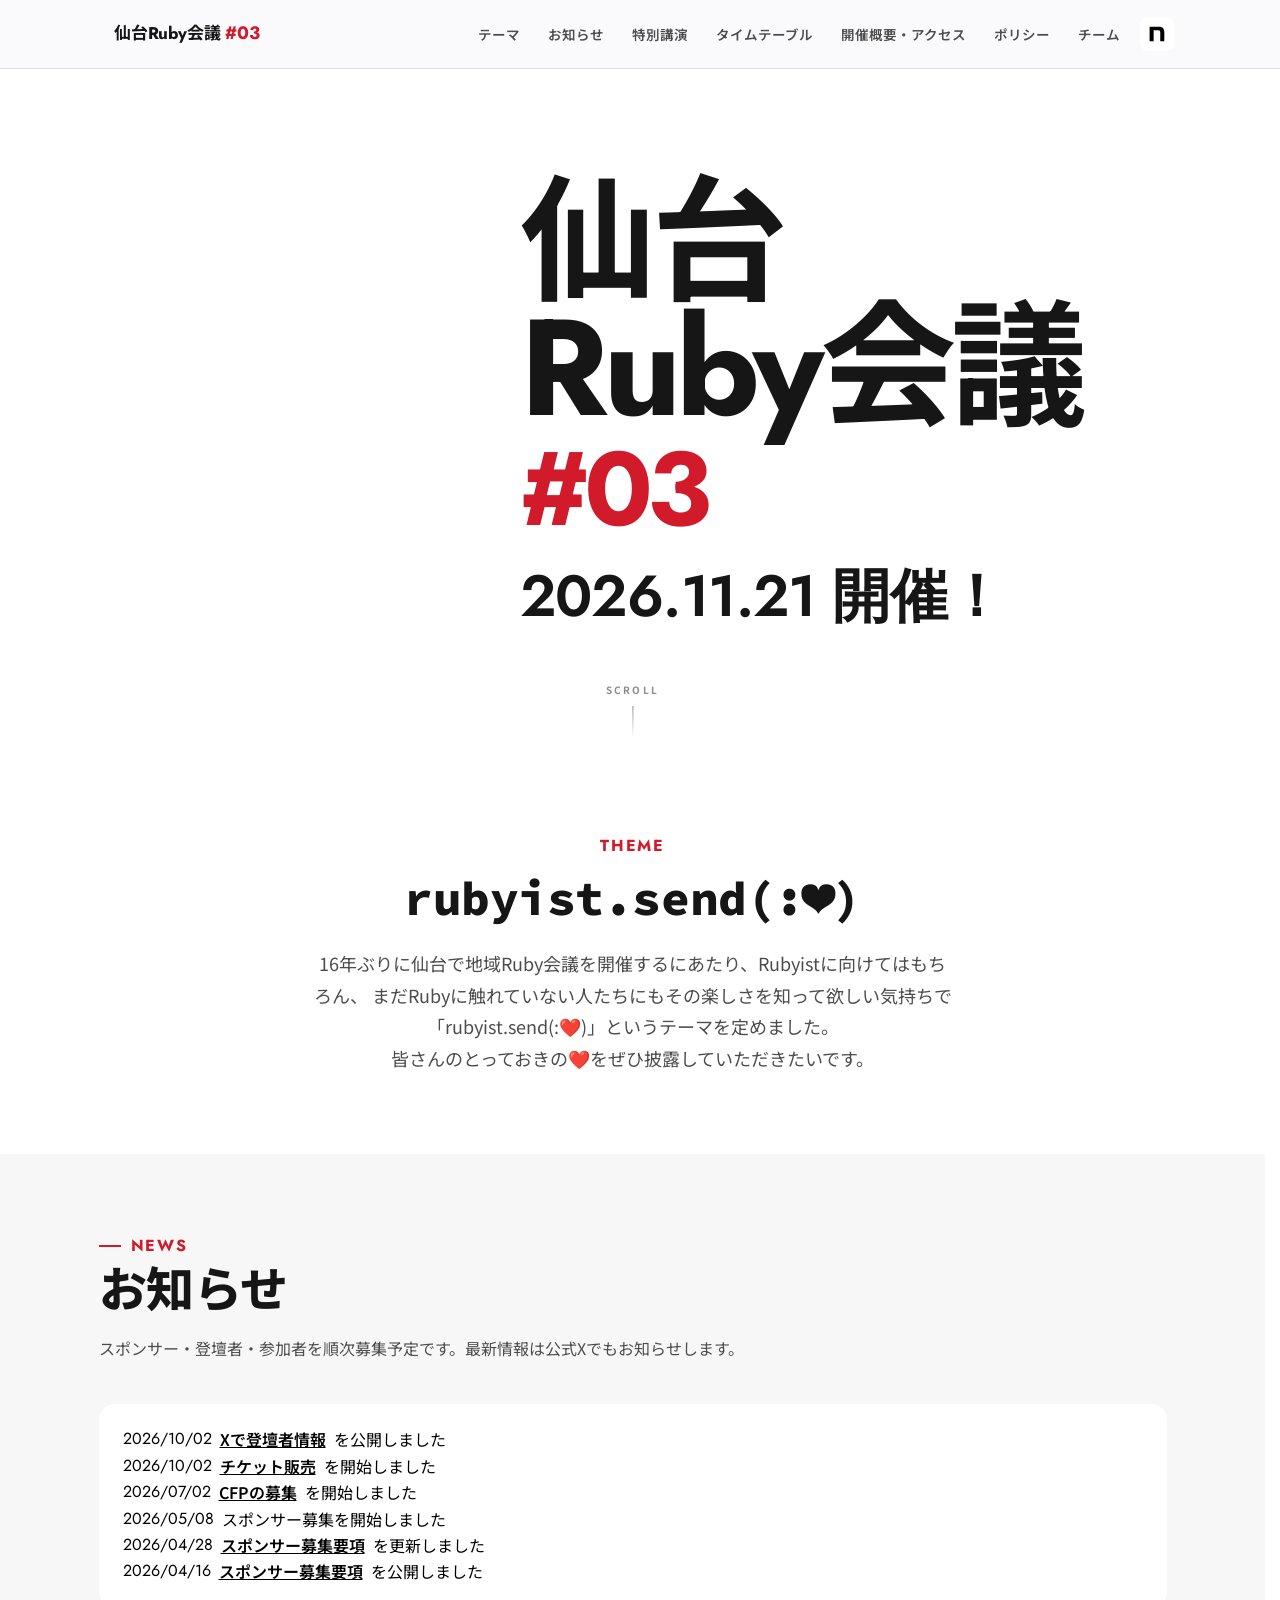
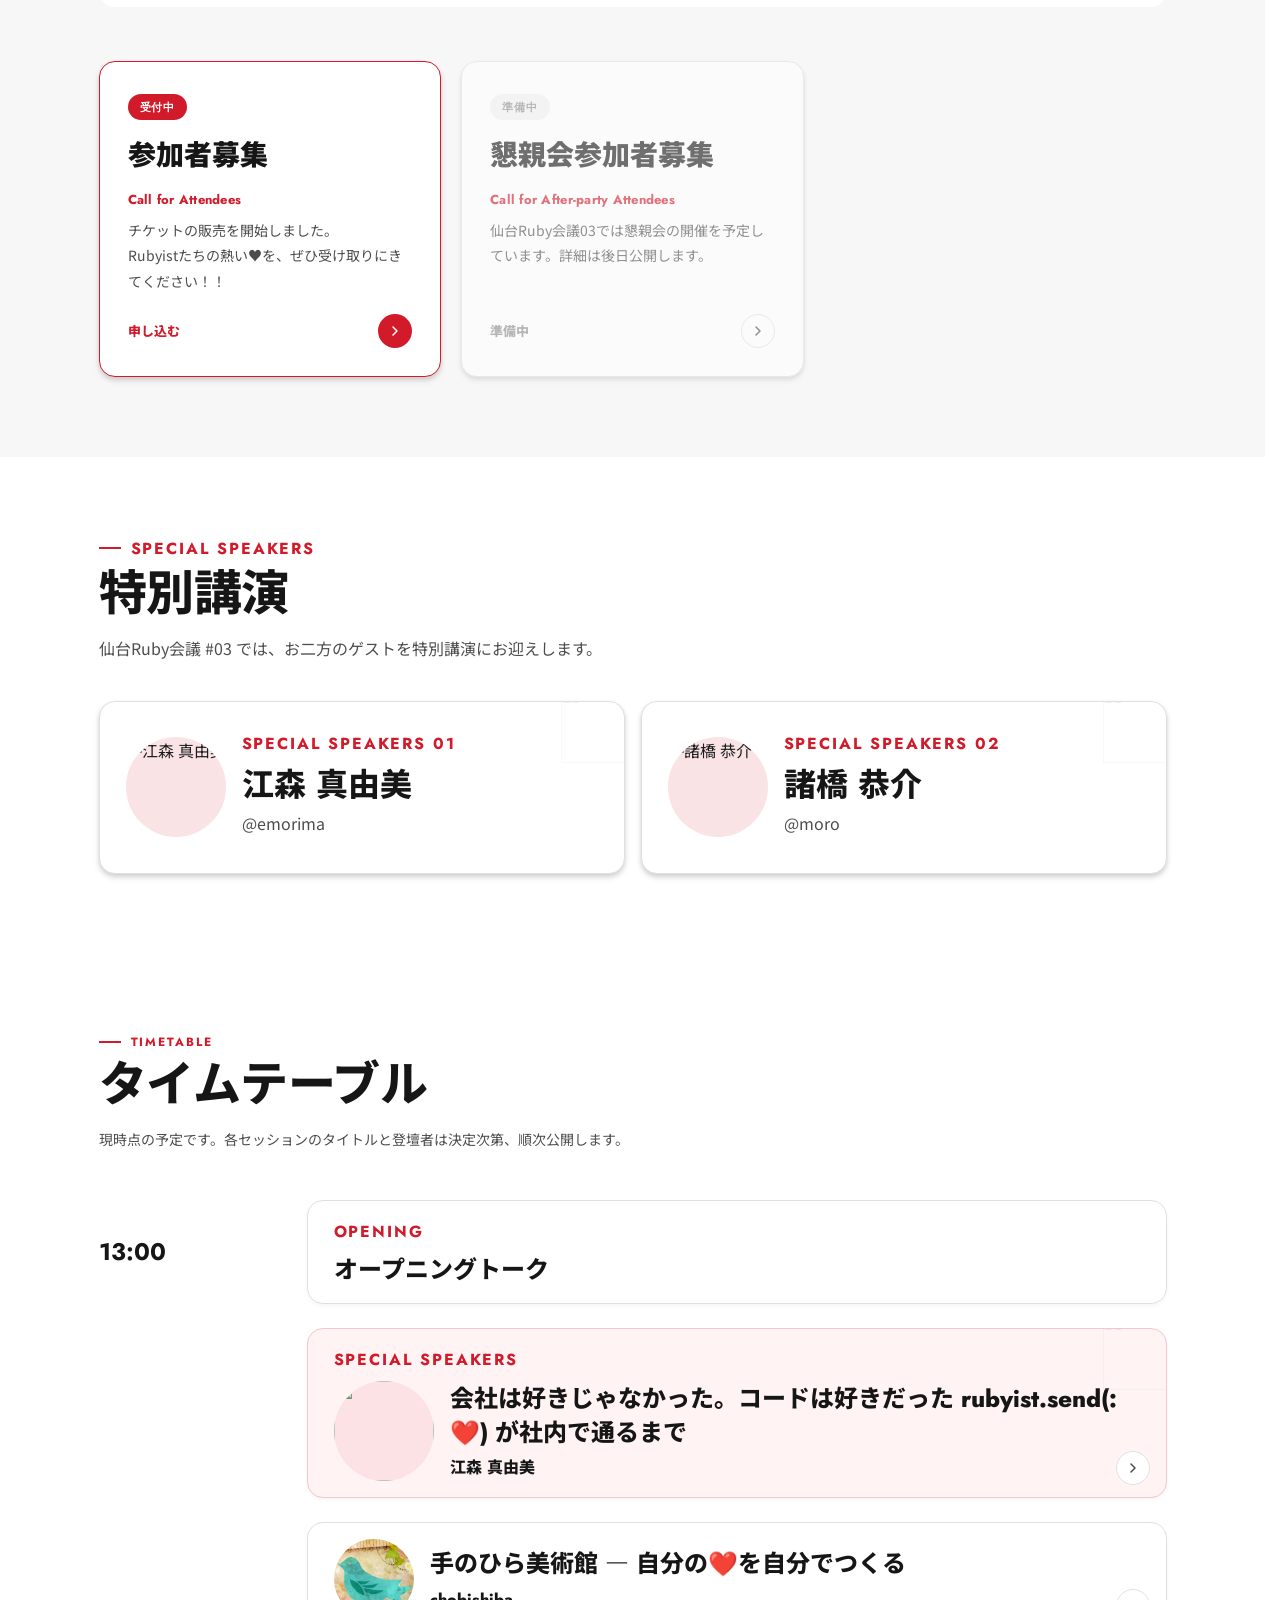
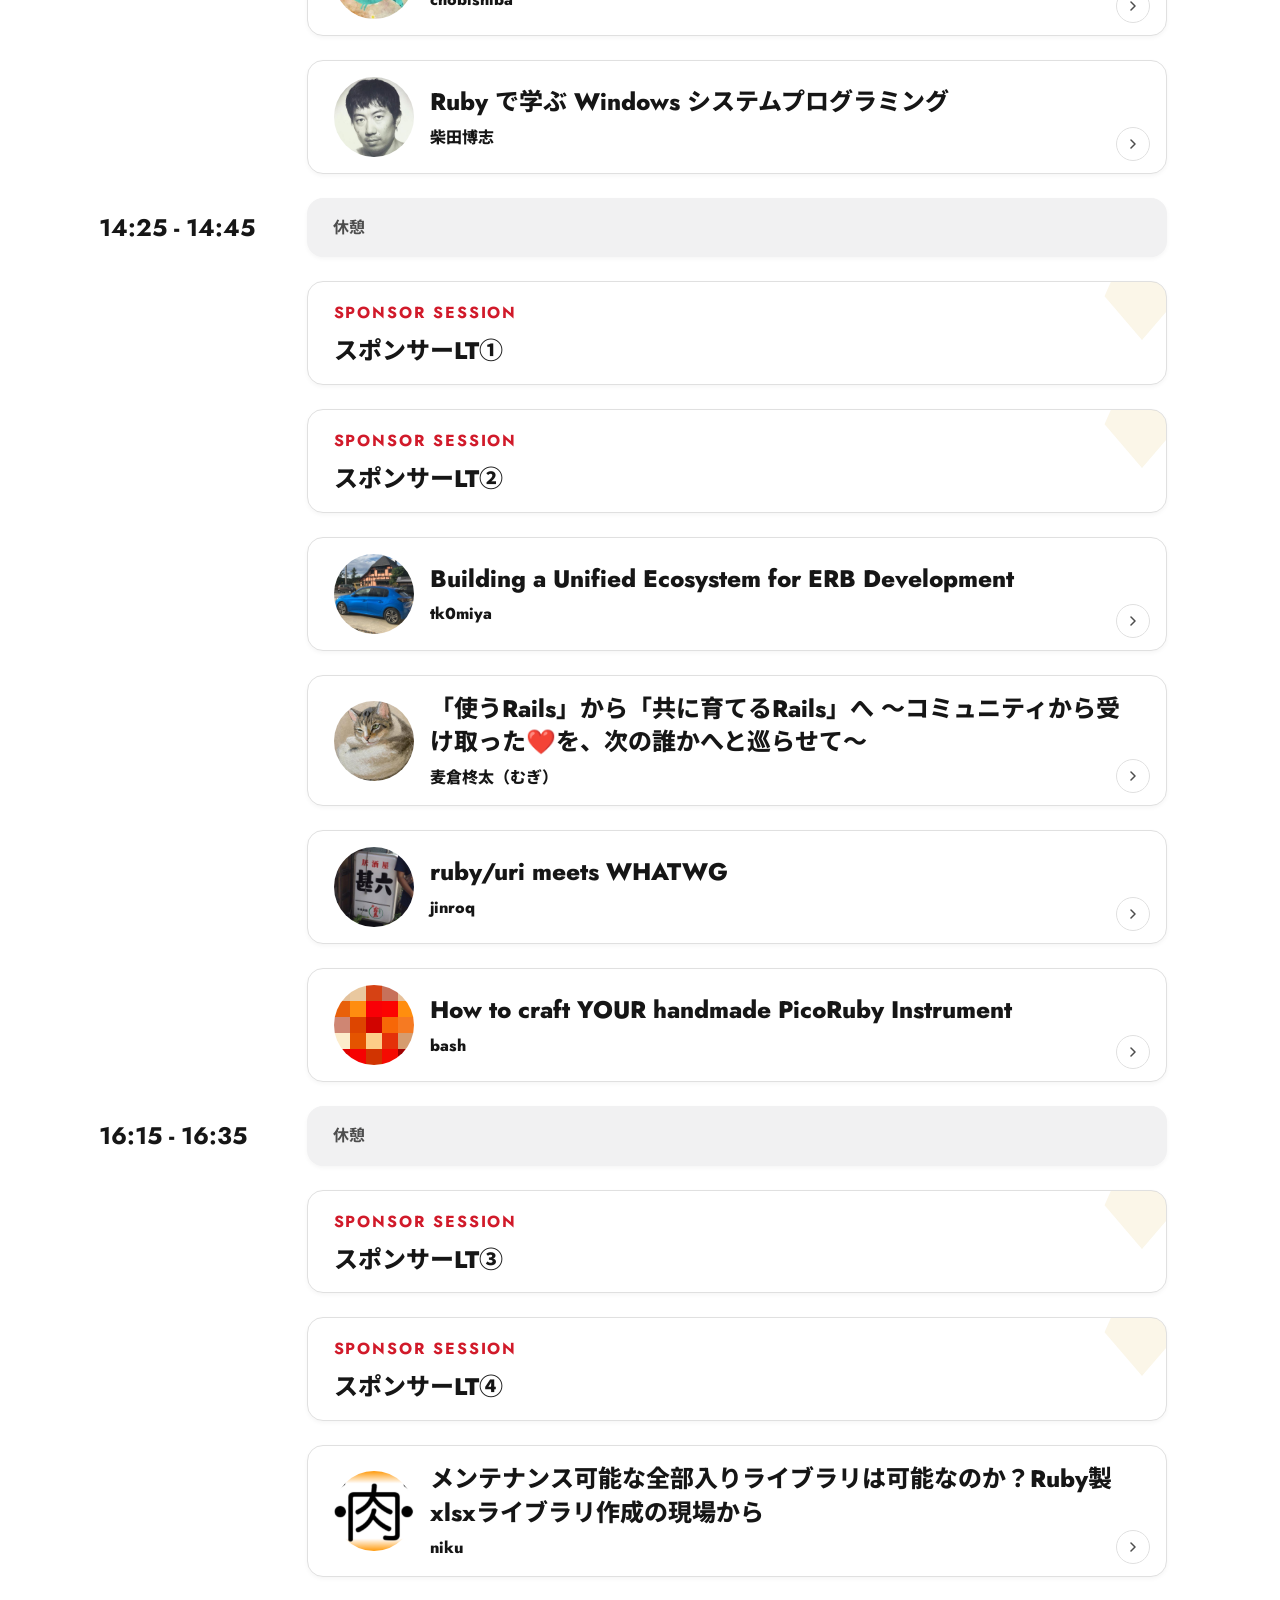
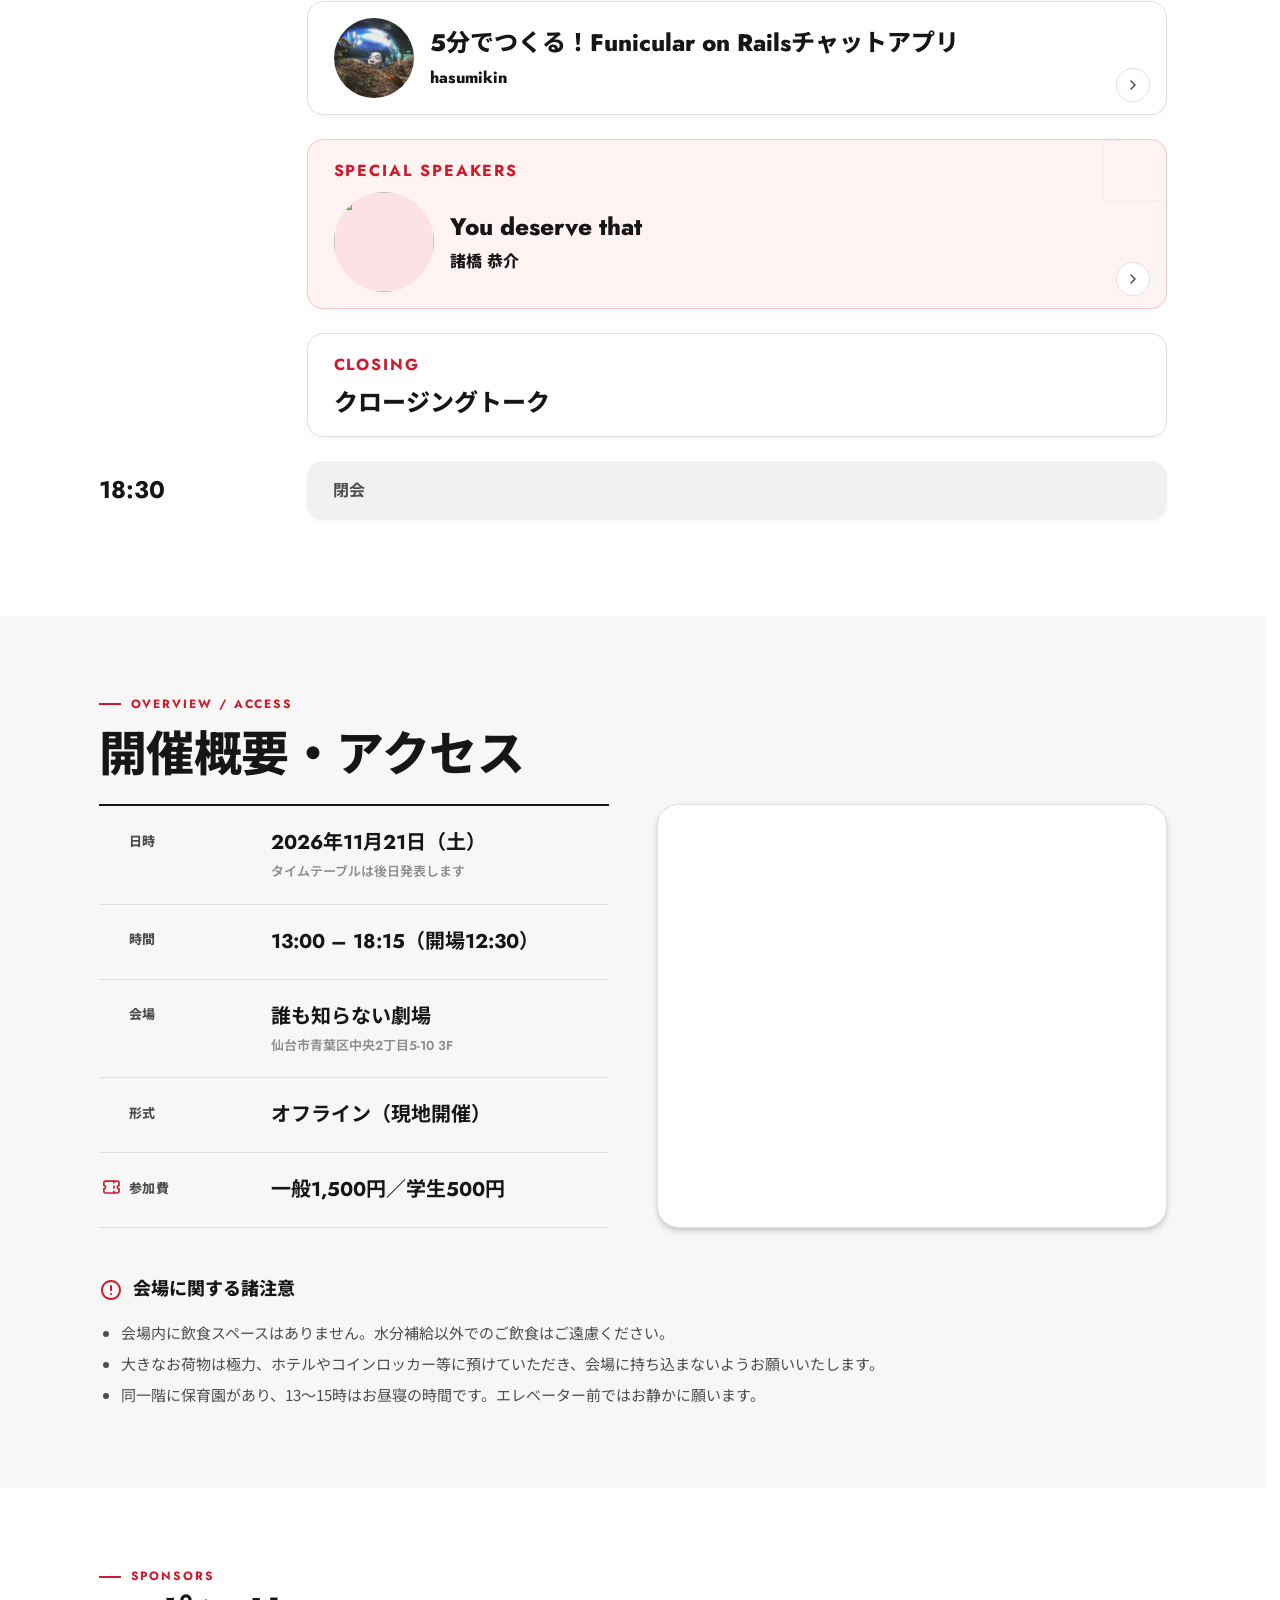
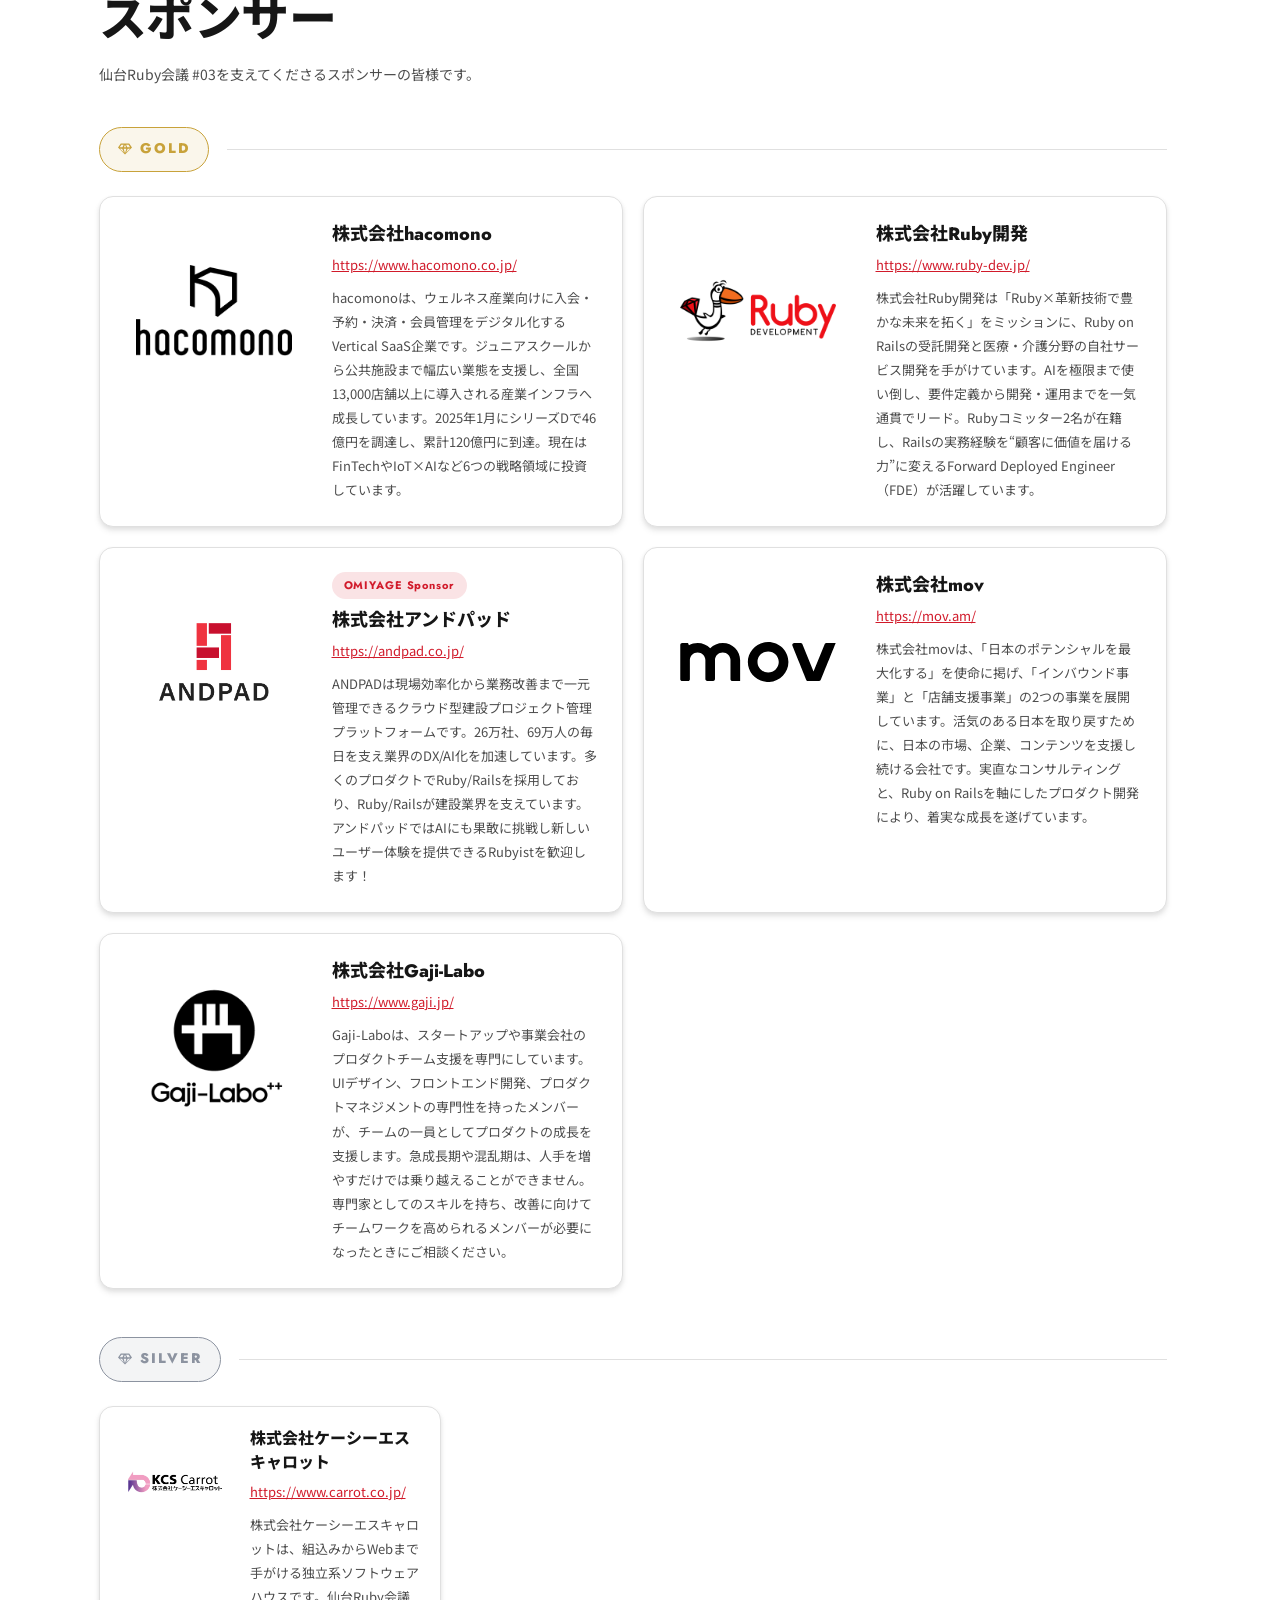
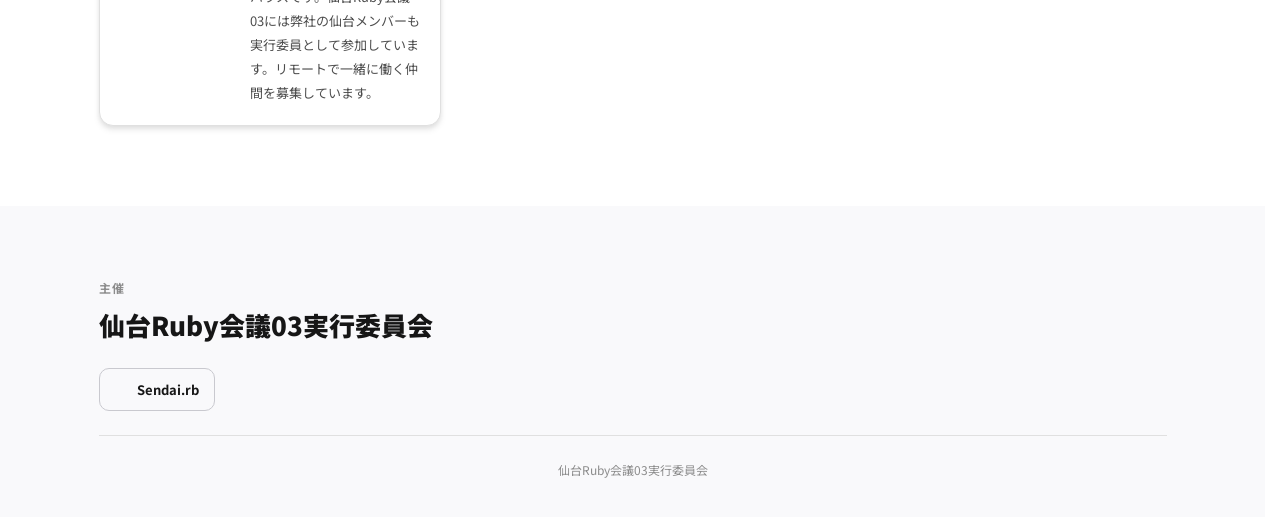
==== commit 79f788a6: "一般セッション8枚にも詳細モーダルを実装 - CFPセッション全8枚にクリックトリガーを設定 - モーダルは SPECIAL SPEAKERS ラベル無しに対応し、X アカウント欄が空の niku は" ====
--- a/index.html
+++ b/index.html
@@ -219,7 +219,7 @@
 
         <li class="timetable-row">
           <div class="timetable-row__time" aria-hidden="true"></div>
-          <article class="timetable-session">
+          <article class="timetable-session timetable-session--interactive" role="button" tabindex="0" data-speaker-modal-trigger data-speaker-key="chobishiba">
             <div class="timetable-session__row">
               <img class="timetable-session__avatar" src="assets/img/speakers/chobishiba.png" alt="" aria-hidden="true">
               <div class="timetable-session__body">
@@ -233,7 +233,7 @@
 
         <li class="timetable-row">
           <div class="timetable-row__time" aria-hidden="true"></div>
-          <article class="timetable-session">
+          <article class="timetable-session timetable-session--interactive" role="button" tabindex="0" data-speaker-modal-trigger data-speaker-key="hsbt">
             <div class="timetable-session__row">
               <img class="timetable-session__avatar" src="assets/img/speakers/hsbt.png" alt="" aria-hidden="true">
               <div class="timetable-session__body">
@@ -270,7 +270,7 @@
 
         <li class="timetable-row">
           <div class="timetable-row__time" aria-hidden="true"></div>
-          <article class="timetable-session">
+          <article class="timetable-session timetable-session--interactive" role="button" tabindex="0" data-speaker-modal-trigger data-speaker-key="tk0miya">
             <div class="timetable-session__row">
               <img class="timetable-session__avatar" src="assets/img/speakers/tk0miya.jpg" alt="" aria-hidden="true">
               <div class="timetable-session__body">
@@ -284,7 +284,7 @@
 
         <li class="timetable-row">
           <div class="timetable-row__time" aria-hidden="true"></div>
-          <article class="timetable-session">
+          <article class="timetable-session timetable-session--interactive" role="button" tabindex="0" data-speaker-modal-trigger data-speaker-key="mugi">
             <div class="timetable-session__row">
               <img class="timetable-session__avatar" src="assets/img/speakers/mugi.png" alt="" aria-hidden="true">
               <div class="timetable-session__body">
@@ -298,7 +298,7 @@
 
         <li class="timetable-row">
           <div class="timetable-row__time" aria-hidden="true"></div>
-          <article class="timetable-session">
+          <article class="timetable-session timetable-session--interactive" role="button" tabindex="0" data-speaker-modal-trigger data-speaker-key="jinroq">
             <div class="timetable-session__row">
               <img class="timetable-session__avatar" src="assets/img/speakers/jinroq.png" alt="" aria-hidden="true">
               <div class="timetable-session__body">
@@ -312,7 +312,7 @@
 
         <li class="timetable-row">
           <div class="timetable-row__time" aria-hidden="true"></div>
-          <article class="timetable-session">
+          <article class="timetable-session timetable-session--interactive" role="button" tabindex="0" data-speaker-modal-trigger data-speaker-key="bash">
             <div class="timetable-session__row">
               <img class="timetable-session__avatar" src="assets/img/speakers/bash.png" alt="" aria-hidden="true">
               <div class="timetable-session__body">
@@ -349,7 +349,7 @@
 
         <li class="timetable-row">
           <div class="timetable-row__time" aria-hidden="true"></div>
-          <article class="timetable-session">
+          <article class="timetable-session timetable-session--interactive" role="button" tabindex="0" data-speaker-modal-trigger data-speaker-key="niku">
             <div class="timetable-session__row">
               <img class="timetable-session__avatar" src="assets/img/speakers/niku.png" alt="" aria-hidden="true">
               <div class="timetable-session__body">
@@ -363,7 +363,7 @@
 
         <li class="timetable-row">
           <div class="timetable-row__time" aria-hidden="true"></div>
-          <article class="timetable-session">
+          <article class="timetable-session timetable-session--interactive" role="button" tabindex="0" data-speaker-modal-trigger data-speaker-key="hasumikin">
             <div class="timetable-session__row">
               <img class="timetable-session__avatar" src="assets/img/speakers/hasumikin.jpg" alt="" aria-hidden="true">
               <div class="timetable-session__body">
@@ -630,6 +630,7 @@
 (function () {
   var SPEAKERS = {
     emorima: {
+      label: 'SPECIAL SPEAKERS',
       title: '会社は好きじゃなかった。コードは好きだった rubyist.send(:❤️) が社内で通るまで',
       bodyHTML: '<p>社内にコードの話をする仲間は一人もいませんでした。メソッドパラメータにフラグを5つ渡す先輩、飲みに誘うために個人携帯に何度も電話をかけてくる上司…。「早く結婚して辞めてやる」と思いながら、ひとりでコードを書いていたあの頃。Rubyとコミュニティが教えてくれた「共有する楽しさ」を、権限も実績もなかった私がどうやって会社の中に持ち込んだのか。public にしていない話も、仙台Ruby会議03 では send します。</p>',
       name: '江森 真由美',
@@ -638,17 +639,83 @@
       x: 'https://x.com/emorima'
     },
     moro: {
+      label: 'SPECIAL SPEAKERS',
       title: 'You deserve that',
       bodyHTML: '<p>進学を機に地元を出て暮らした仙台は、世界の広がりを実感し、人生でとても楽しい時間を過ごした、私の大好きな街です。<br>いっぽうで、世界が広がるほど、もっとすごい人たちやものごとがあることを知り、自分の至らなさを感じてしまいました。<br>卒業後のRubyプログラマーとしてのキャリアでも、そしてこの大AI時代にも、同じような気持ちを抱くことがあります。<br>それでも、自分が「たのしい」「しっくりくる」と感じることを受け入れられるようになってきた。その経験をお話しします。</p>',
       name: '諸橋 恭介',
       avatar: 'assets/img/speakers/moro.jpg',
       github: 'https://github.com/moro',
       x: 'https://x.com/moro'
+    },
+    chobishiba: {
+      title: '手のひら美術館 ― 自分の❤️を自分でつくる',
+      bodyHTML: '<p>たった数行のRubyコードで、LEDを光らせ絵が描けます。絵やアニメーションを描くところからはじまり、センサーに反応して表情を変える小さなロボットなど、気がついたら1年以上ずっと作って遊んでいます。<br>作品は手のひらサイズ。持ち歩けば、どこでも小さな美術館になります。<br>このトークでは作ってきたものと作り方を紹介します。光らせるだけならほんの数ステップです。あなたの❤️も、手のひらからはじめてみませんか？</p>',
+      name: 'chobishiba',
+      avatar: 'assets/img/speakers/chobishiba.png',
+      github: 'https://github.com/ksbmyk',
+      x: 'https://x.com/chobishiba'
+    },
+    hsbt: {
+      title: 'Ruby で学ぶ Windows システムプログラミング',
+      bodyHTML: '<p>Ruby のコア開発の現場でも AI エージェントの活用が始まっています。本発表では、長年の課題だった Windows の長いパス制限を AI とともに解決した事例を題材に、コア開発者が AI をどのように使い、より効果的かつ広範囲に影響を与える問題をどのように見つけて取り組んでいるのかを紹介します。あわせて、AI との協働を通じて私自身が Windows の問題とその解決方法への学びを深めた経験を共有します。</p>',
+      name: '柴田博志',
+      avatar: 'assets/img/speakers/hsbt.png',
+      github: 'https://github.com/hsbt',
+      x: 'https://x.com/hsbt'
+    },
+    tk0miya: {
+      title: 'Building a Unified Ecosystem for ERB Development',
+      bodyHTML: '<p>ERB は Rails 標準のビュー形式ですが、リンターや型チェッカーが進化したRubyに比べると、ERBの開発体験は遅れたままです。本トークでは、ERBを「構造化されたドキュメント」として扱う新しいツールを提案します。Herb と Rubocop をベースとして、HTML と Ruby の解析を協調し、インデントから冗長なロジックに至るまであらゆる問題を修正します。ERBでもモダンな開発を行いましょう。</p>',
+      name: 'tk0miya',
+      avatar: 'assets/img/speakers/tk0miya.jpg',
+      github: 'https://github.com/tk0miya',
+      x: 'https://x.com/tk0miya'
+    },
+    mugi: {
+      title: '「使うRails」から「共に育てるRails」へ 〜コミュニティから受け取った❤️を、次の誰かへと巡らせて〜',
+      bodyHTML: '<p>毎日使っているRails。でも、本体へのPull Requestは遠い世界の話だと思っていました。<br>しかしKaigi on Railsでの学びをきっかけに思い切って提案し、レビューでつまずきながらも、コミュニティに助けられ変更を育てました。<br>その経験からOSSは「誰かが作るもの」から「自分たちも関われるもの」へ。<br>受け取った❤️が自分の一歩につながり、次の誰かへつながっていく循環を実体験から共有します。</p>',
+      name: '麦倉柊太（むぎ）',
+      avatar: 'assets/img/speakers/mugi.png',
+      github: 'https://github.com/mugitti9',
+      x: 'https://x.com/mugi_1359'
+    },
+    jinroq: {
+      title: 'ruby/uri meets WHATWG',
+      bodyHTML: '<p><a href="https://github.com/ruby/uri" target="_blank" rel="noopener noreferrer">ruby/uri</a> のパーサーは、Ruby 3.4 から <a href="https://www.rfc-editor.org/info/rfc3986/" target="_blank" rel="noopener noreferrer">RFC3986</a> に準拠しています。しかし、現代のブラウザは <a href="https://whatwg.org" target="_blank" rel="noopener noreferrer">WHATWG</a> の規格に則っています。このトークでは ruby/uri を WHATWG に準拠させるには、どのようなアプローチがあるかをお話します。</p>',
+      name: 'jinroq',
+      avatar: 'assets/img/speakers/jinroq.png',
+      github: 'https://github.com/jinroq',
+      x: 'https://x.com/jimlock'
+    },
+    bash: {
+      title: 'How to craft YOUR handmade PicoRuby Instrument',
+      bodyHTML: '<p>組み込みのHello, World「Lチカ」の次は、PicoRubyで「楽器」を作ってみませんか？<br>楽器は小中学校で触って以来の人も多いと思いますが、音楽の予備知識は不要です。<br>このセッションでは、マイコンやセンサーの選び方、音程の作り方、波としての出力デモ、そしてこの後すぐ作ってみる方法を解説します。<br>PicoRuby装置開発スタートにうってつけの題材であり、そのものづくりの面白さを感じてみてください。</p>',
+      name: 'bash',
+      avatar: 'assets/img/speakers/bash.png',
+      github: 'https://github.com/bash0C7',
+      x: 'https://x.com/bash0C7'
+    },
+    niku: {
+      title: 'メンテナンス可能な全部入りライブラリは可能なのか？Ruby製xlsxライブラリ作成の現場から',
+      bodyHTML: '<p>機能の拡張を進めると多くの要望に応えられるライブラリになります。しかし無秩序な拡張は利用者がどう使ってよいか迷うAPIになったり、将来にわたってのメンテナンス可能性を下げてしまいます。多くのライブラリ製作者はこの見定めを賢明に行っていることでしょう。生成AIの普及はこの点をどう変えたでしょうか。Ruby製Excelライブラリxlsxrbの開発を通して、生成AIを使えば機能の網羅とメンテナンス可能性は両立するだろう、だが開発者が強くかかわるべきポイントはまだあるという見通しを立てられたので共有します。</p>',
+      name: 'niku',
+      avatar: 'assets/img/speakers/niku.png',
+      github: 'https://github.com/niku',
+      x: null
+    },
+    hasumikin: {
+      title: '5分でつくる！Funicular on Railsチャットアプリ',
+      bodyHTML: '<p>FunicularはPicoRuby.wasmで動くSPAフレームワークです。<br>Railsと統合しやすいエコシステムとして設計されており、フルスタックピュアRubyによるWebアプリ開発を実現しました。<br>このトークでは「<code>rails new</code>から5分」で稼働できるチャットアプリのライブコーディングから始まり、FunicularがいかにRubyistフレンドリーに溢れているかをお話しします。</p>',
+      name: 'hasumikin',
+      avatar: 'assets/img/speakers/hasumikin.jpg',
+      github: 'https://github.com/hasumikin',
+      x: 'https://x.com/hasumikin'
     }
   };
 
   var modal = document.getElementById('speaker-modal');
   if (!modal) return;
+  var labelEl = modal.querySelector('.speaker-modal__label');
   var titleEl = modal.querySelector('#speaker-modal-title');
   var bodyEl = modal.querySelector('[data-modal-body]');
   var nameEl = modal.querySelector('[data-modal-name]');
@@ -660,13 +727,29 @@
   function openModal(key, trigger) {
     var data = SPEAKERS[key];
     if (!data) return;
+    if (data.label) {
+      labelEl.textContent = data.label;
+      labelEl.style.display = '';
+    } else {
+      labelEl.style.display = 'none';
+    }
     titleEl.textContent = data.title;
     bodyEl.innerHTML = data.bodyHTML;
     nameEl.textContent = data.name;
     avatarEl.src = data.avatar;
     avatarEl.alt = data.name;
-    ghEl.href = data.github;
-    xEl.href = data.x;
+    if (data.github) {
+      ghEl.href = data.github;
+      ghEl.style.display = '';
+    } else {
+      ghEl.style.display = 'none';
+    }
+    if (data.x) {
+      xEl.href = data.x;
+      xEl.style.display = '';
+    } else {
+      xEl.style.display = 'none';
+    }
     modal.setAttribute('aria-hidden', 'false');
     modal.classList.add('is-open');
     document.body.style.overflow = 'hidden';
--- a/assets/css/index.css
+++ b/assets/css/index.css
@@ -36,6 +36,7 @@
 
 html {
   scroll-behavior: smooth;
+  scrollbar-gutter: stable;
 }
 
 body {
@@ -906,6 +907,19 @@
   margin-top: 1em;
 }
 
+.speaker-modal__body a {
+  color: var(--color-primary);
+  text-decoration: underline;
+}
+
+.speaker-modal__body code {
+  font-family: var(--font-mono);
+  font-size: 0.9em;
+  background: #f4f4f6;
+  padding: 2px 6px;
+  border-radius: 4px;
+}
+
 .speaker-modal__pending {
   color: #777;
 }
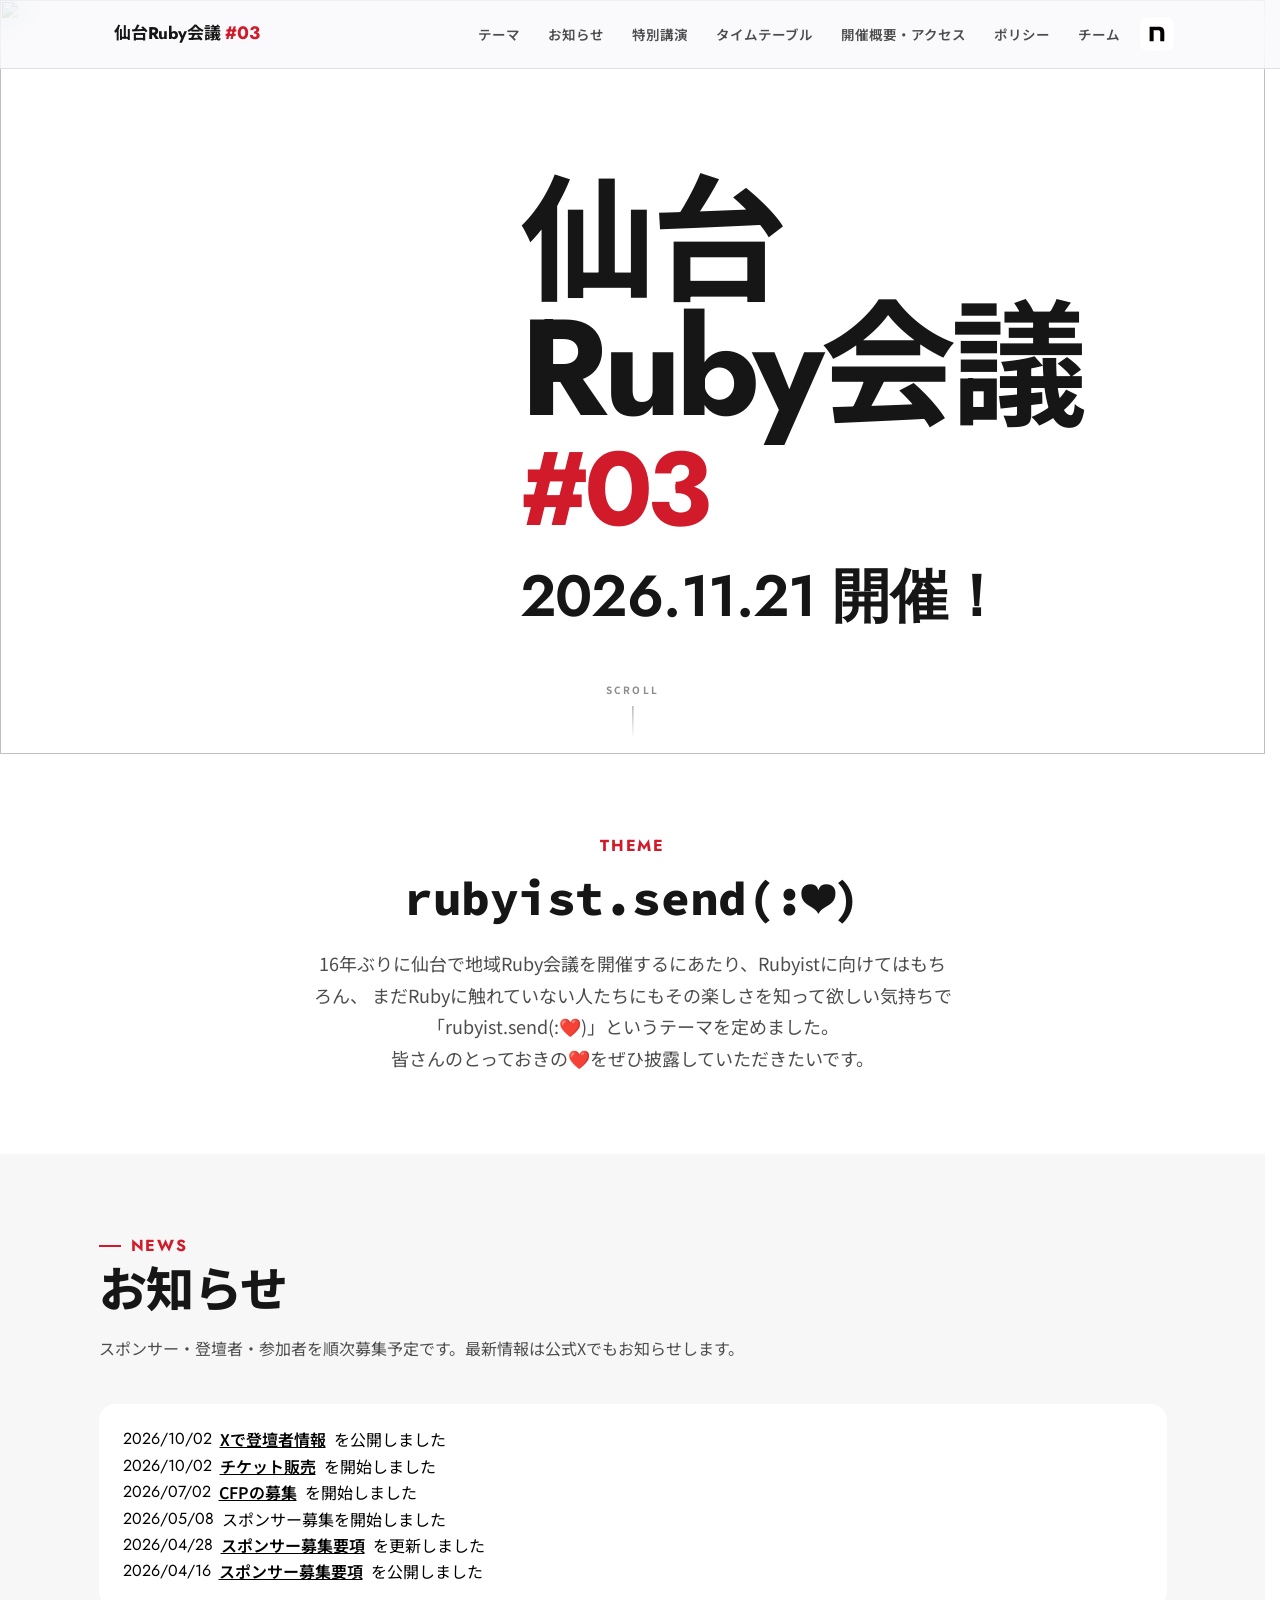
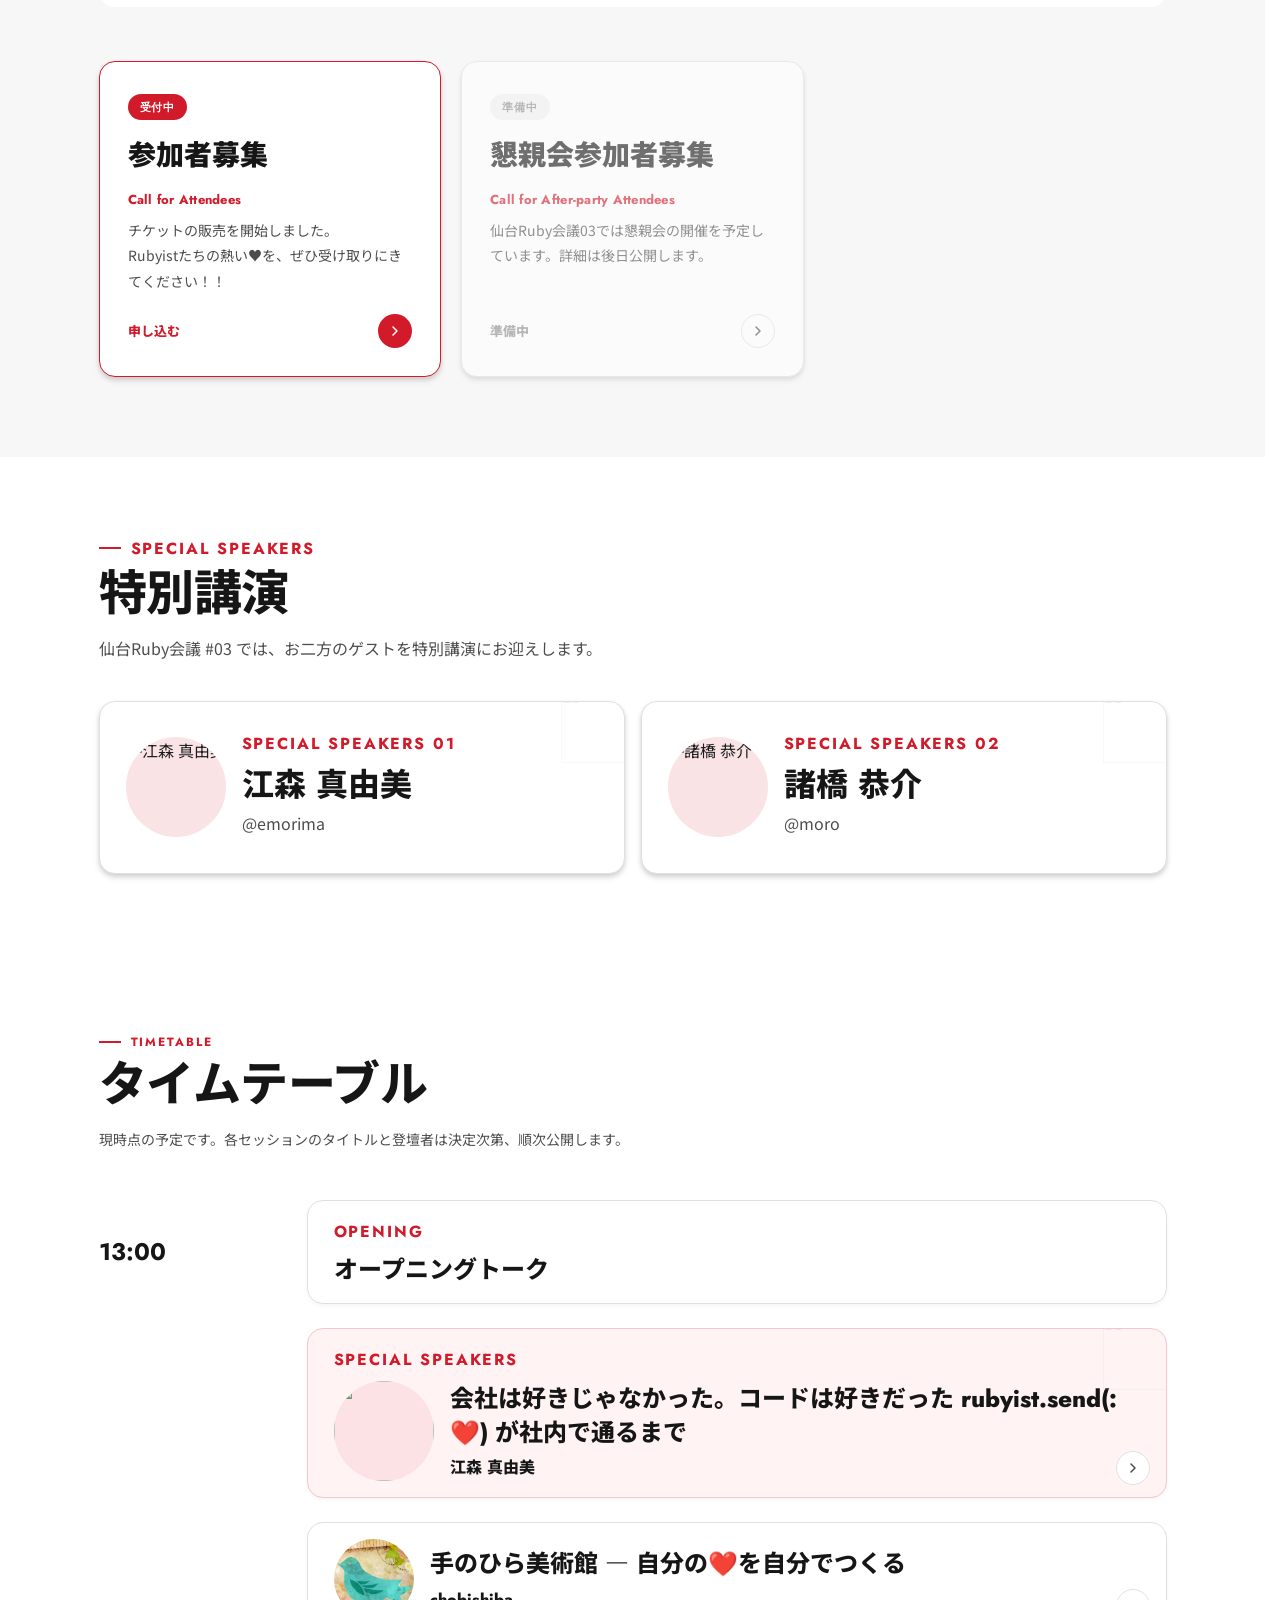
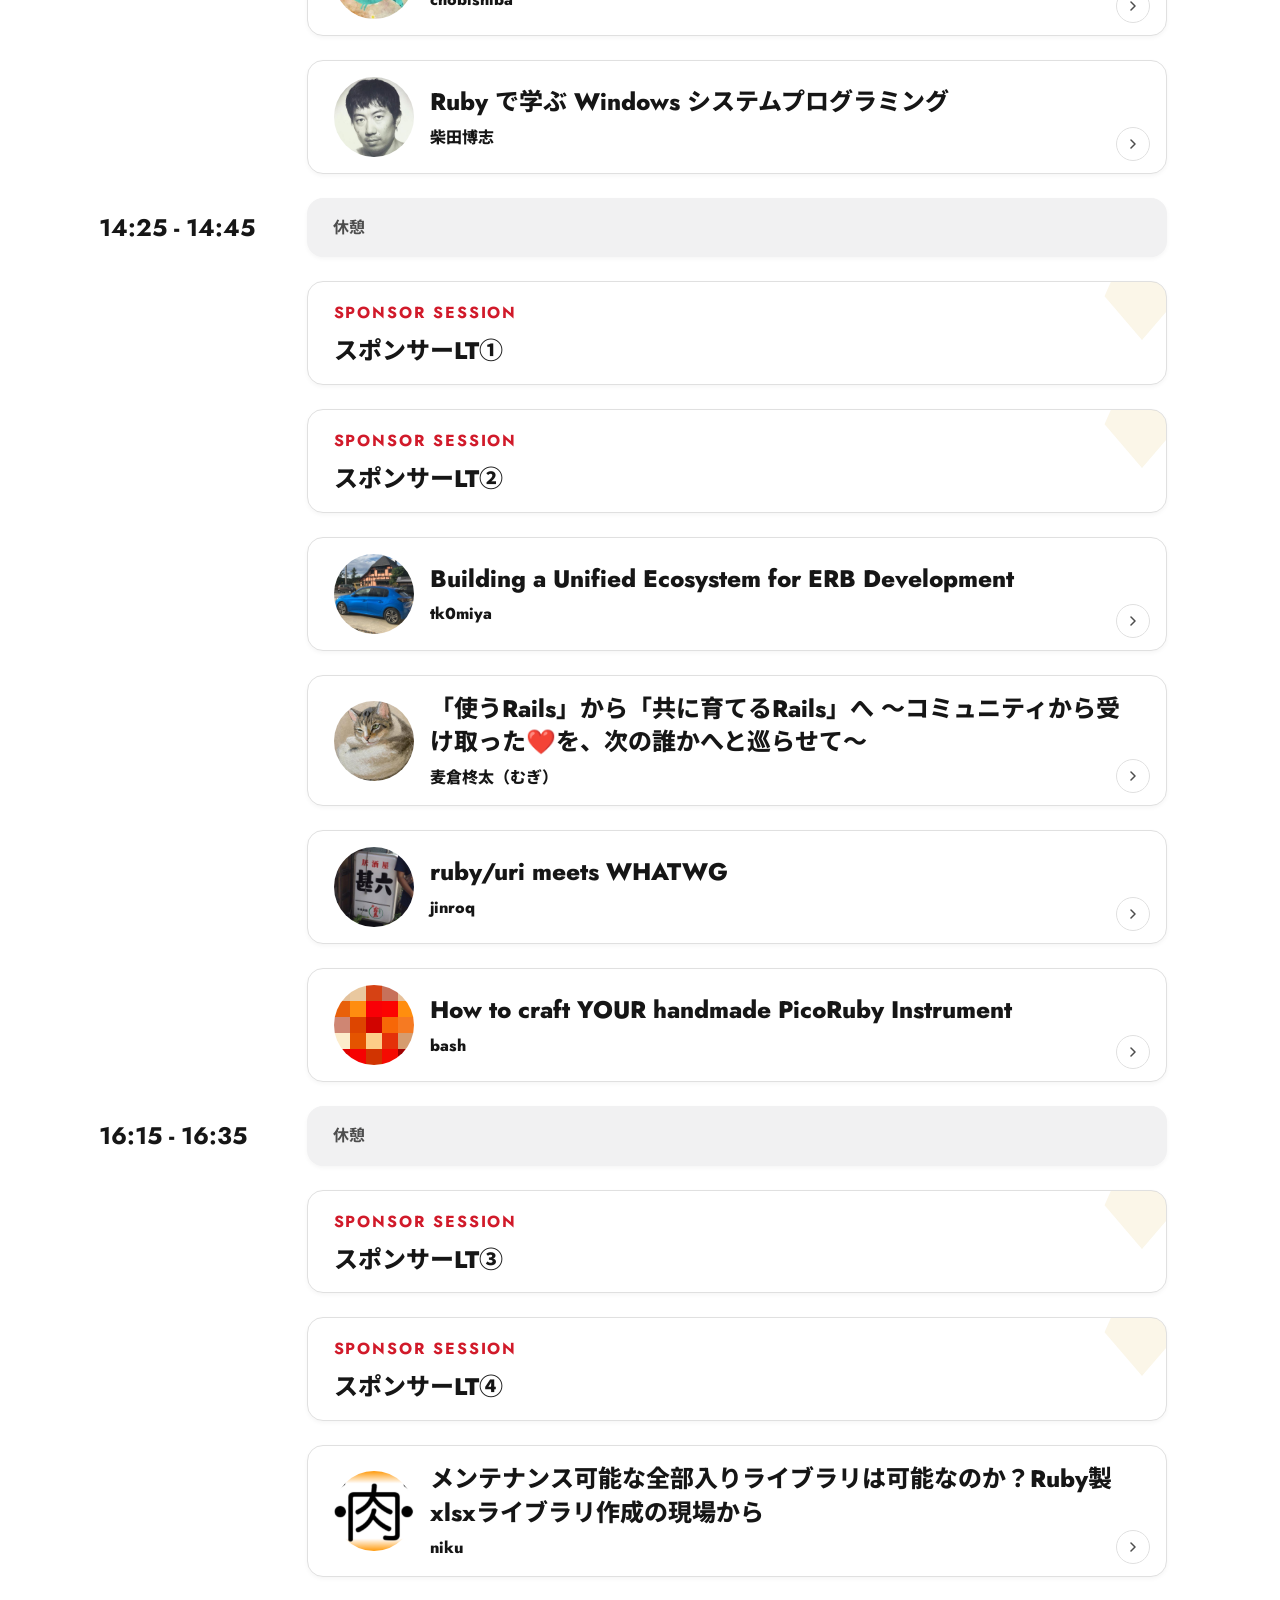
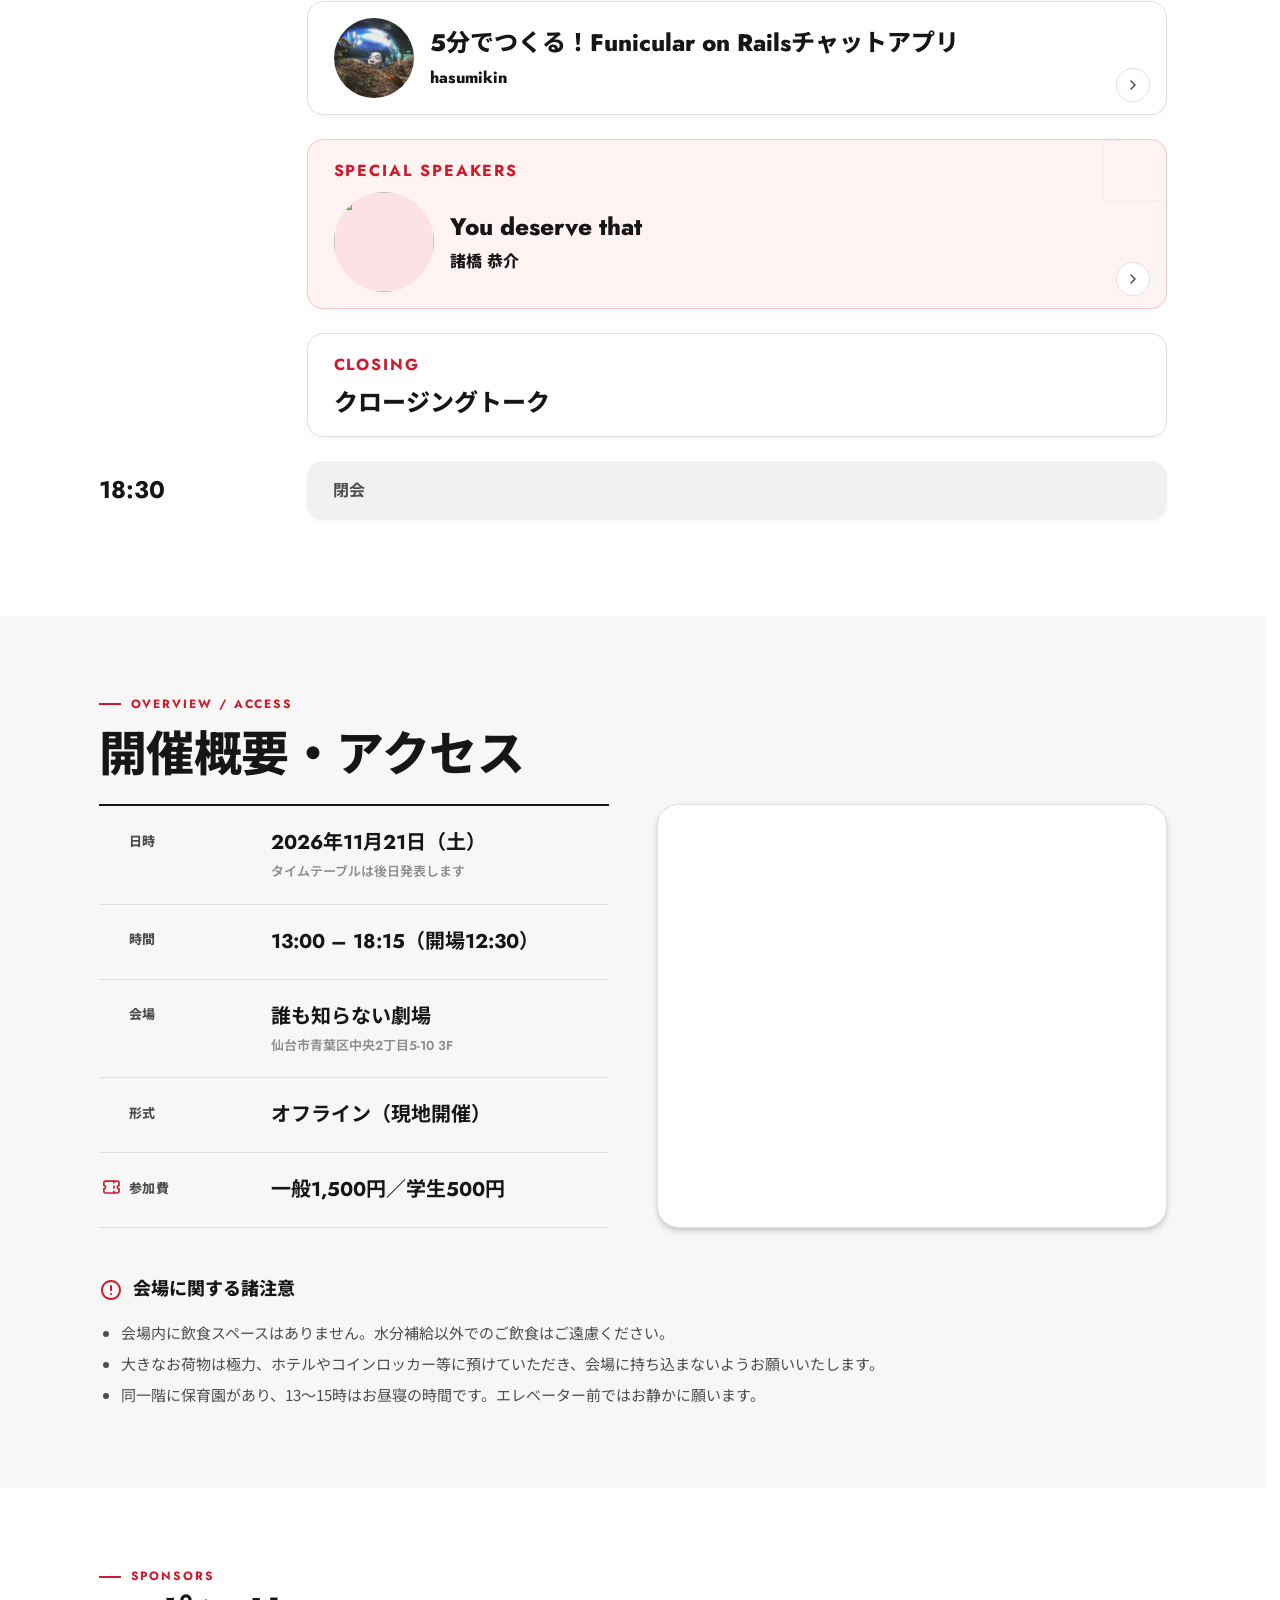
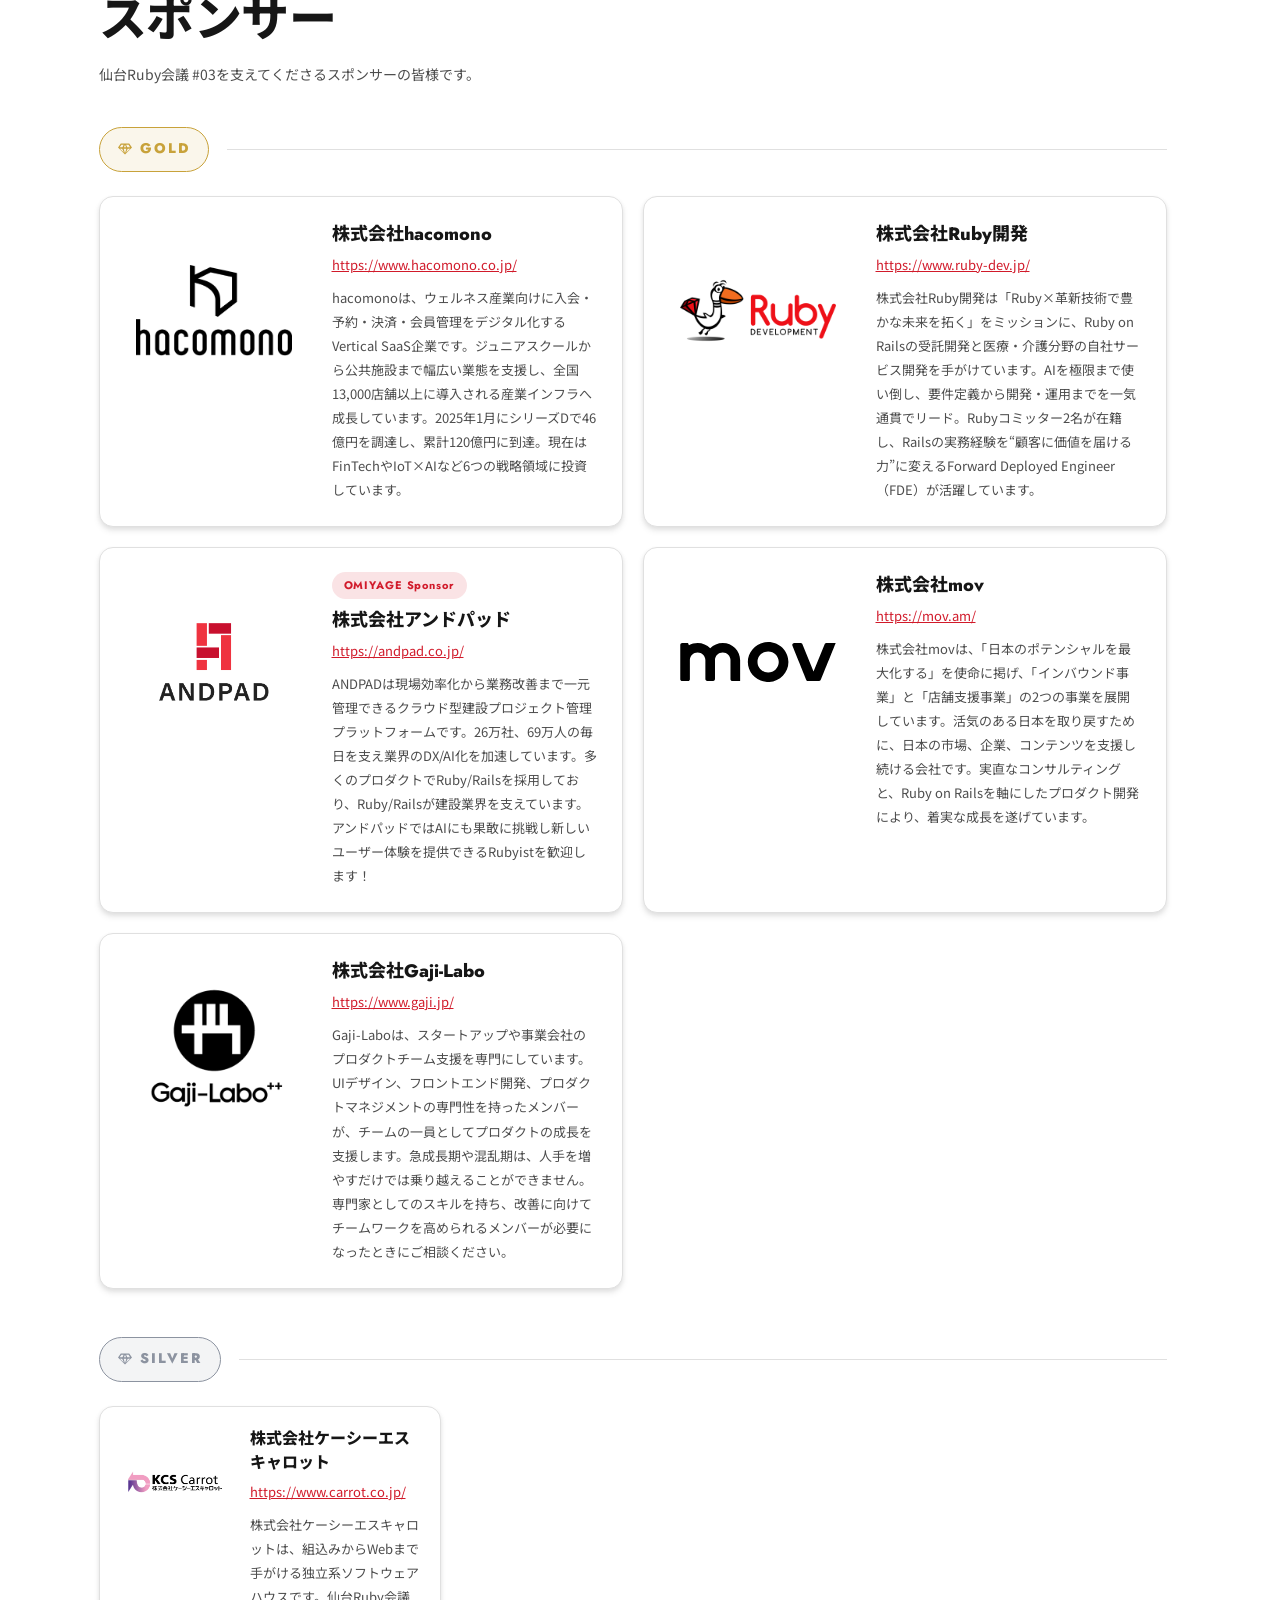
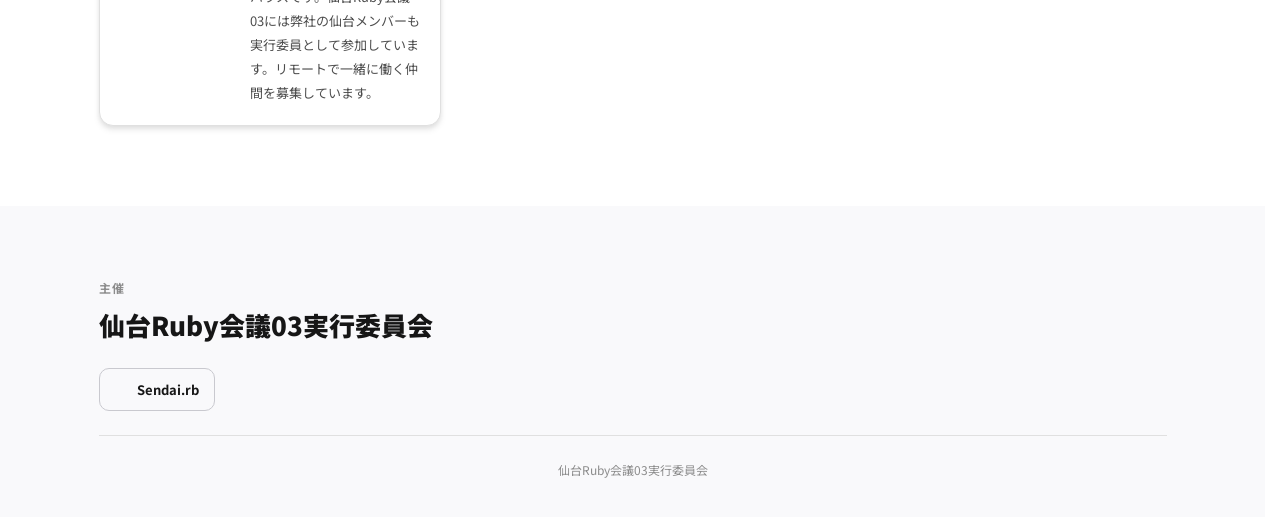
==== commit 6f1adf2e: "niku さんの X アカウント (@niku_name) を追加 Co-Authored-By: Claude Opus 4.7 <noreply@anthropic.com>" ====
--- a/index.html
+++ b/index.html
@@ -701,7 +701,7 @@
       name: 'niku',
       avatar: 'assets/img/speakers/niku.png',
       github: 'https://github.com/niku',
-      x: null
+      x: 'https://x.com/niku_name'
     },
     hasumikin: {
       title: '5分でつくる！Funicular on Railsチャットアプリ',
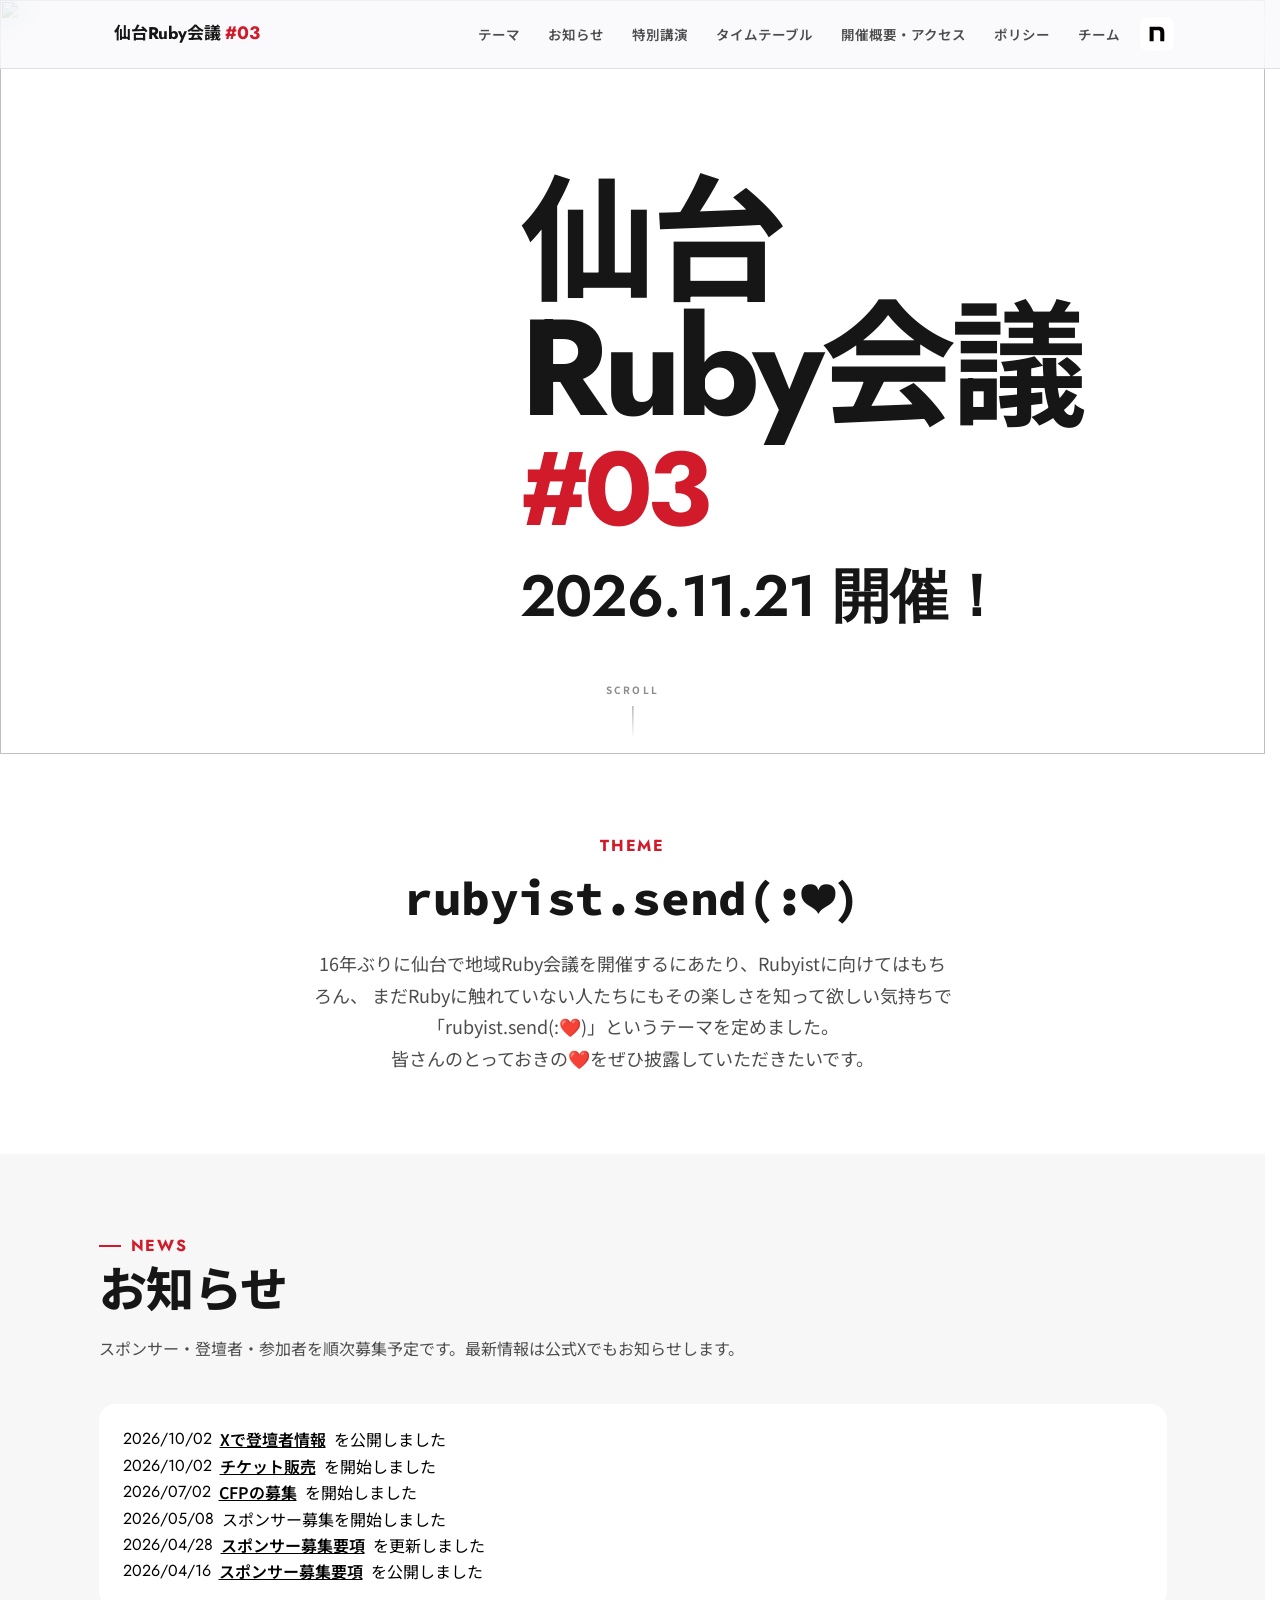
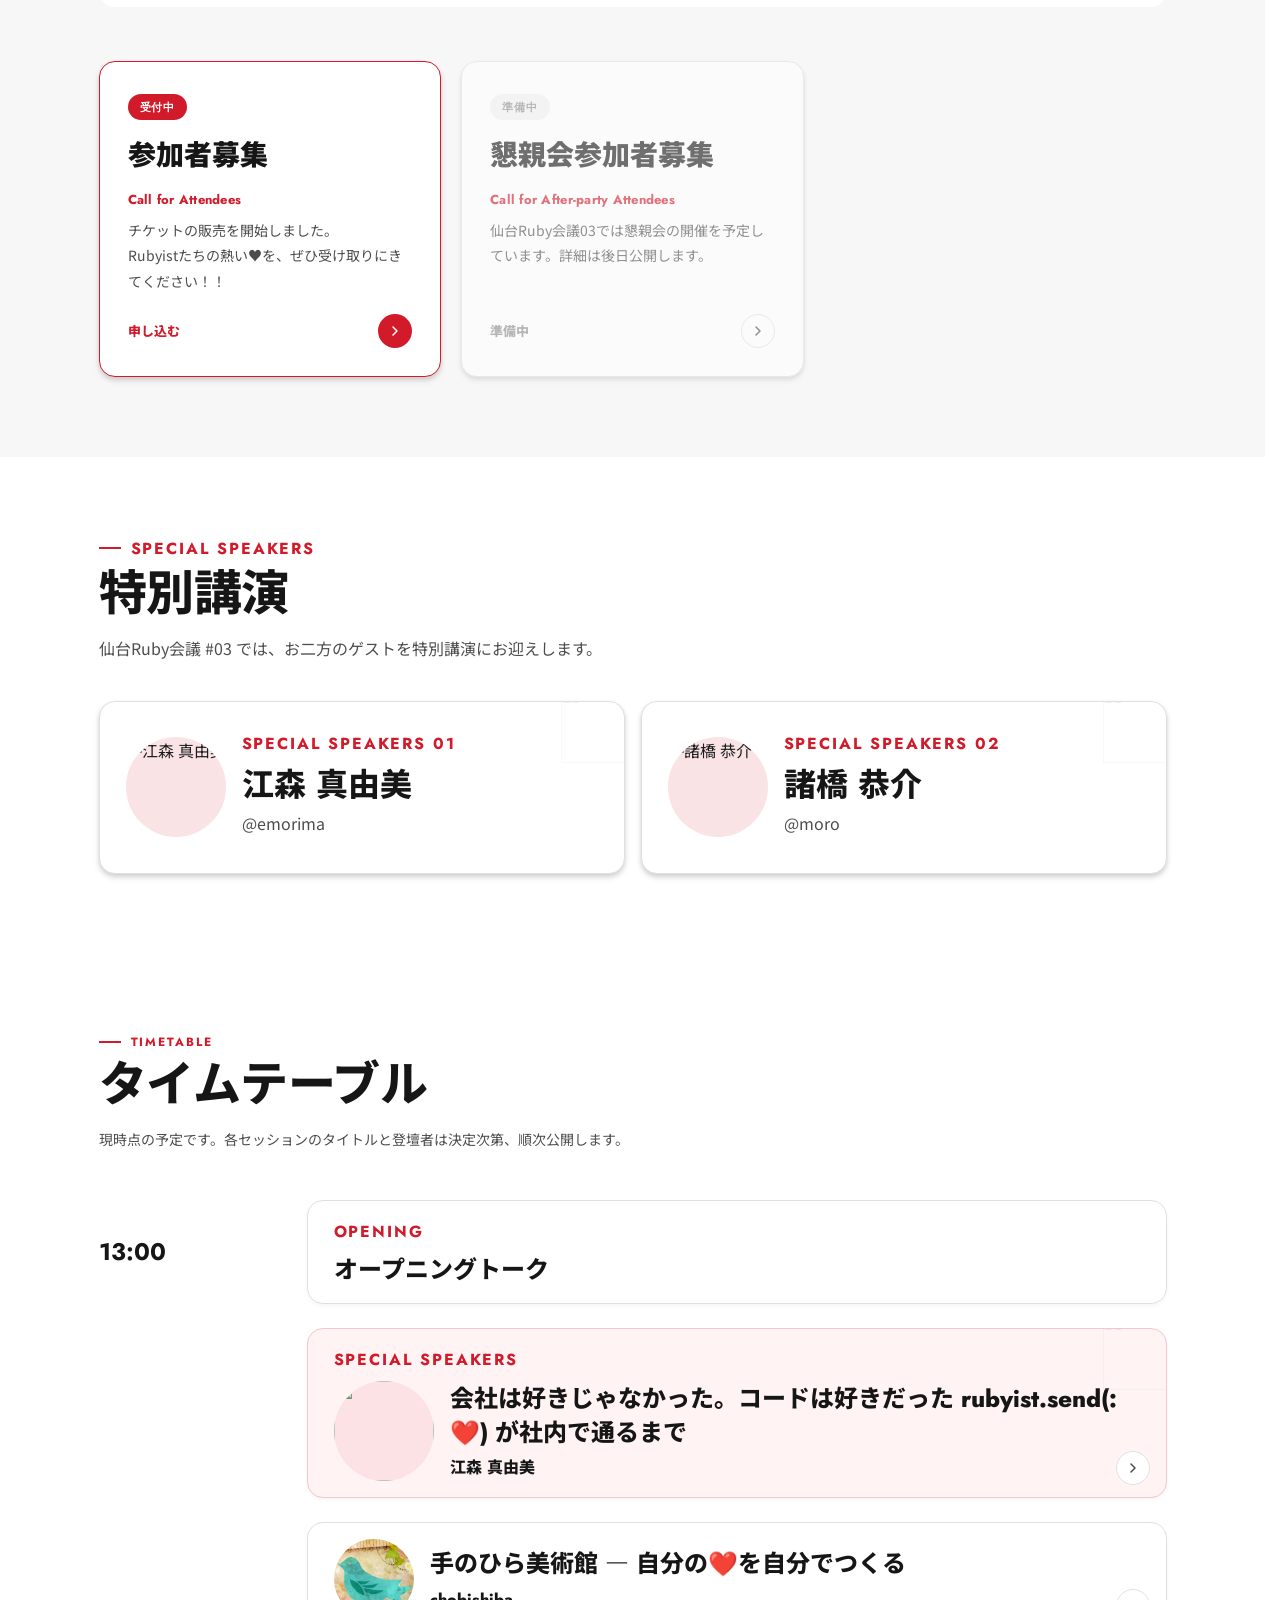
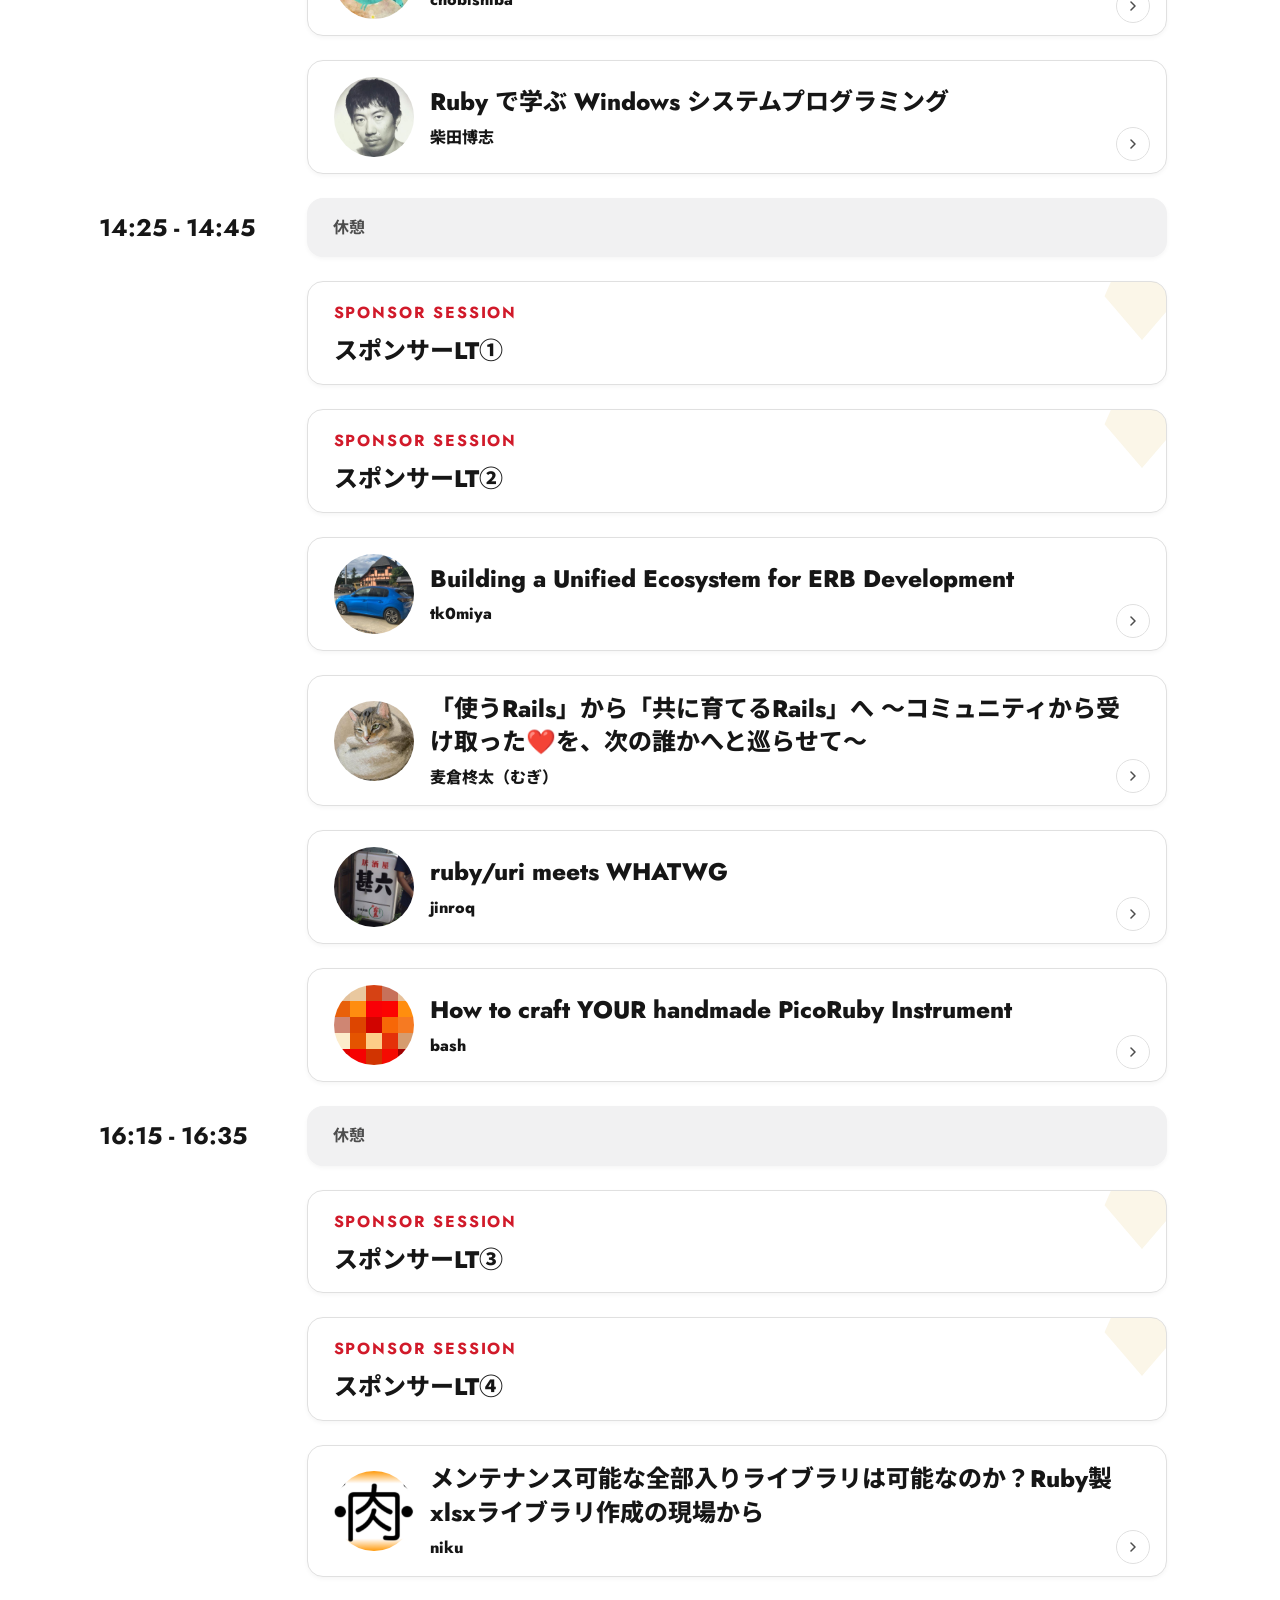
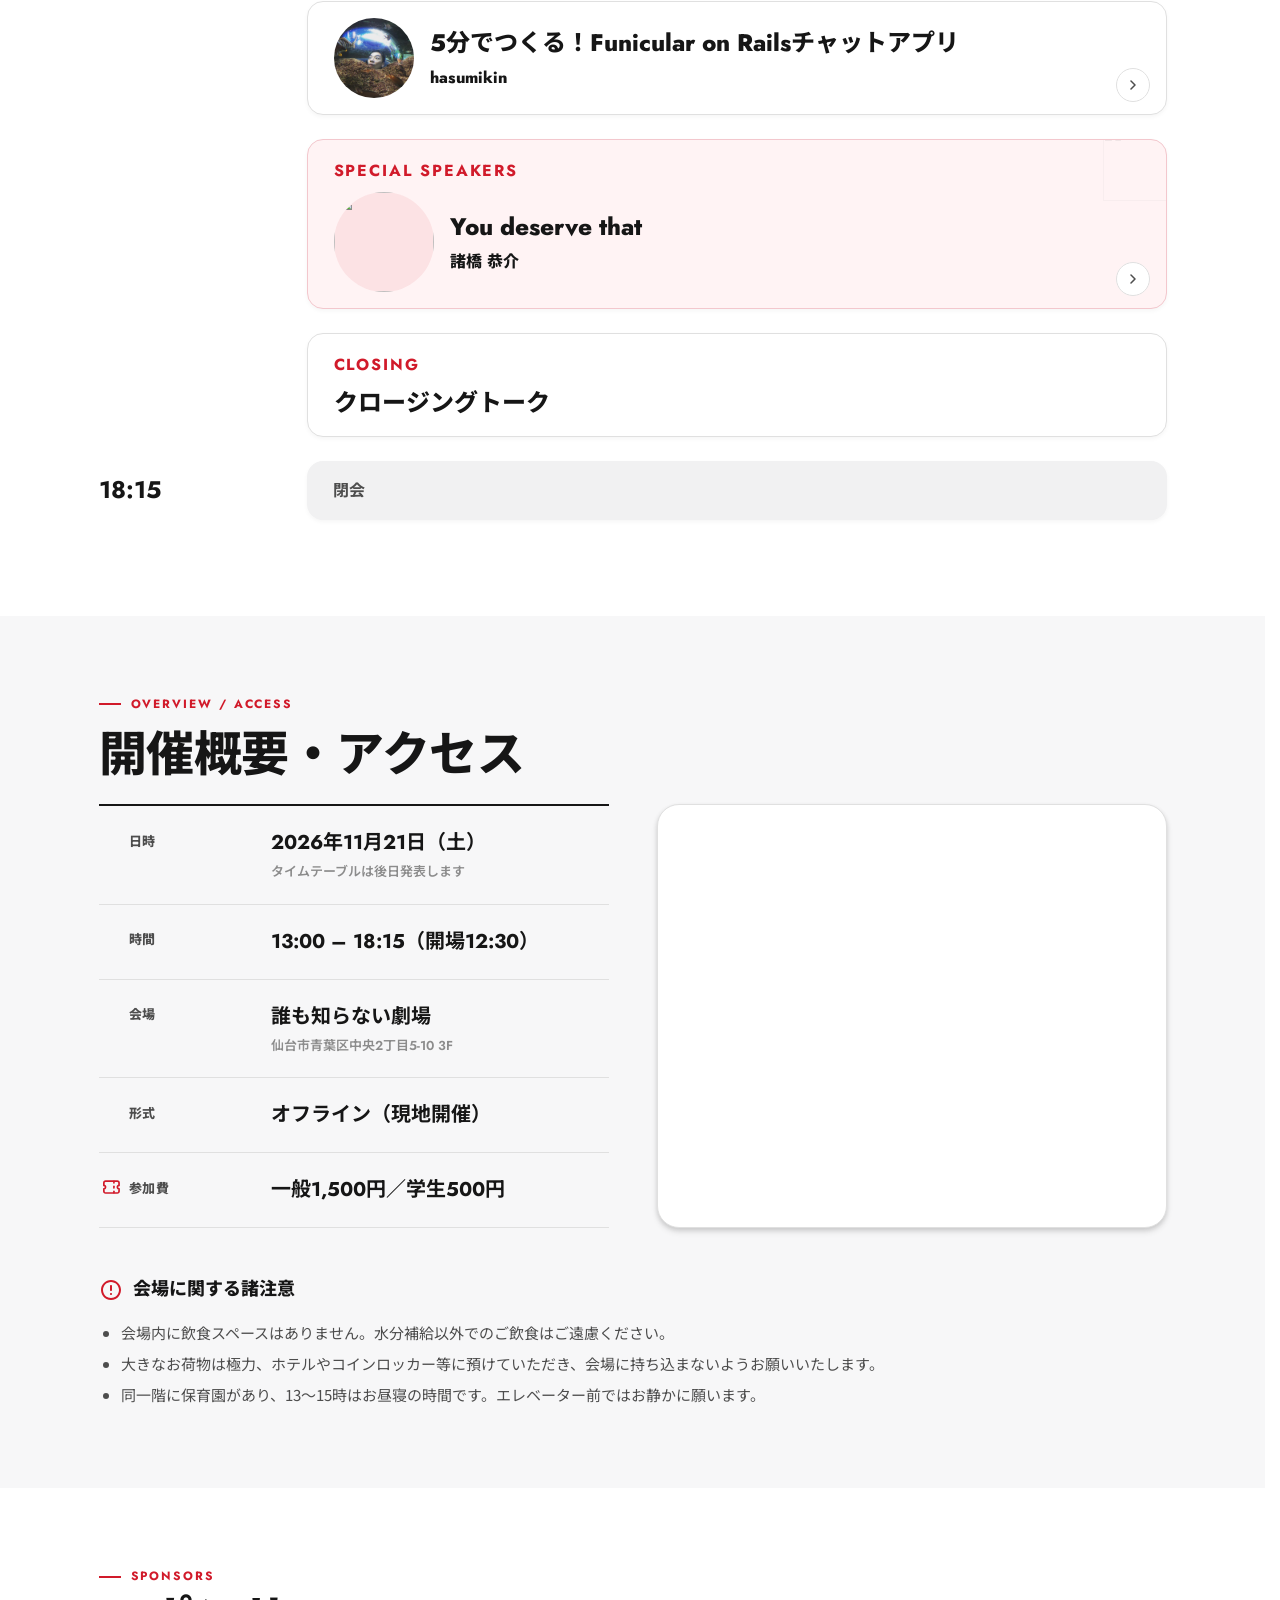
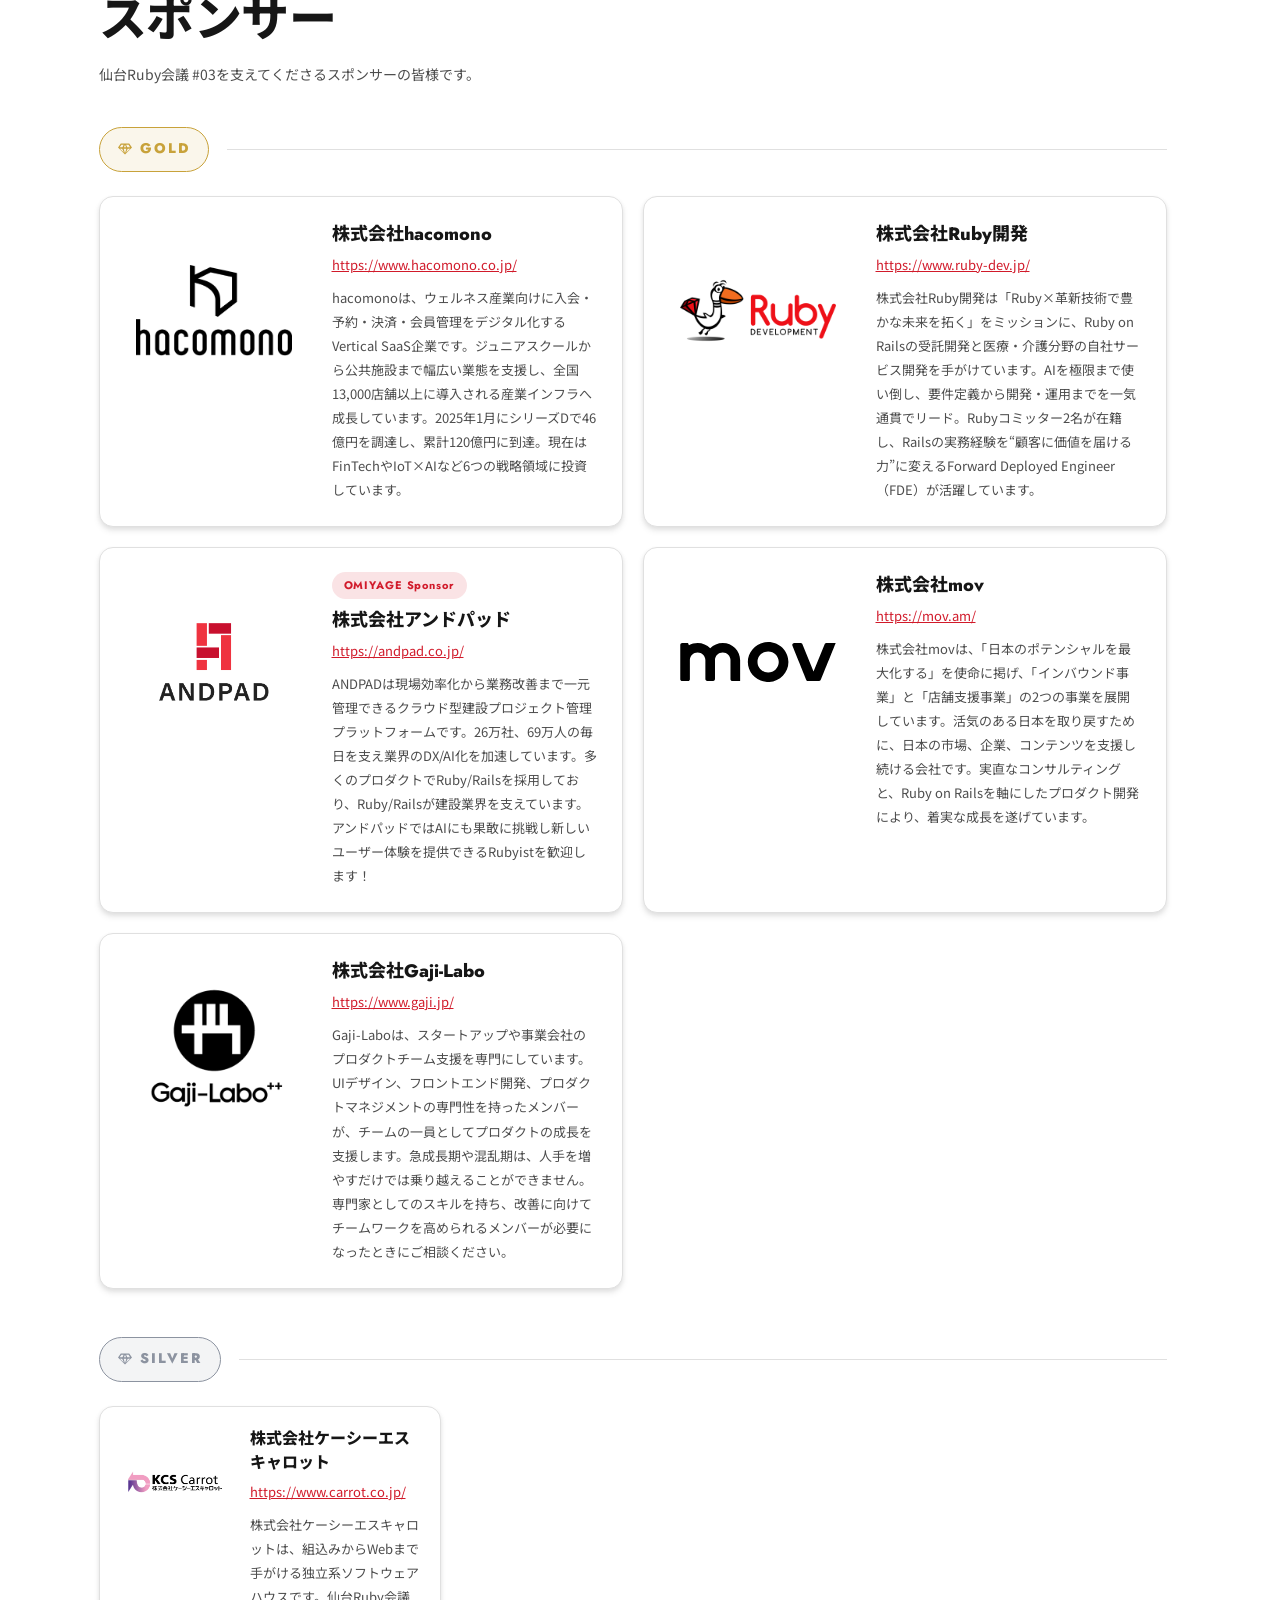
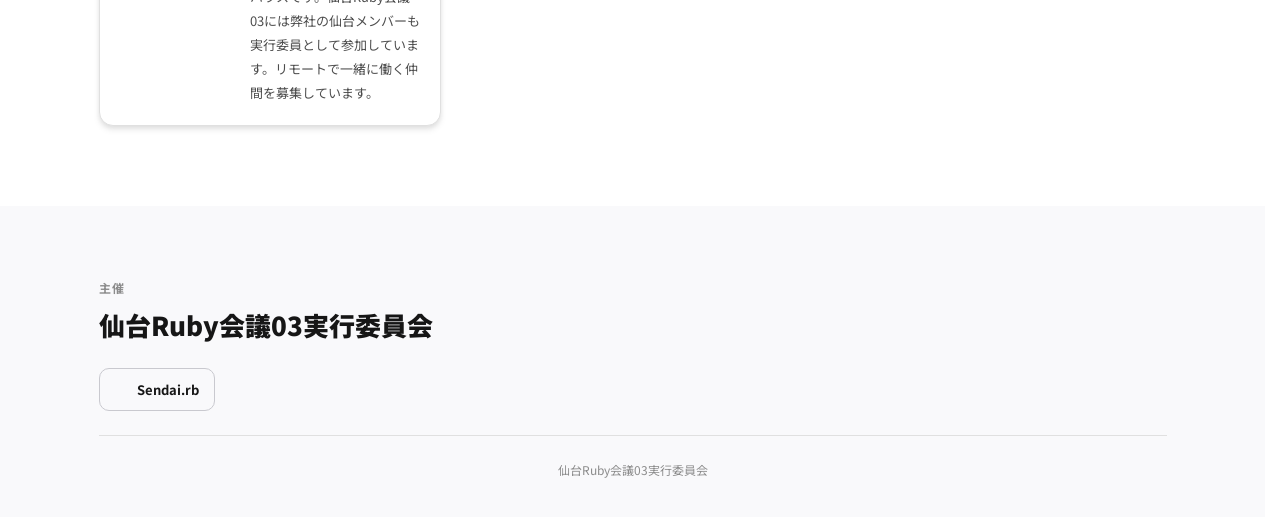
==== commit 0b54a110: "閉会時間を修正" ====
--- a/index.html
+++ b/index.html
@@ -400,7 +400,7 @@
         </li>
 
         <li class="timetable-row">
-          <div class="timetable-row__time">18:30</div>
+          <div class="timetable-row__time">18:15</div>
           <div class="timetable-session timetable-session--break">閉会</div>
         </li>
       </ol>
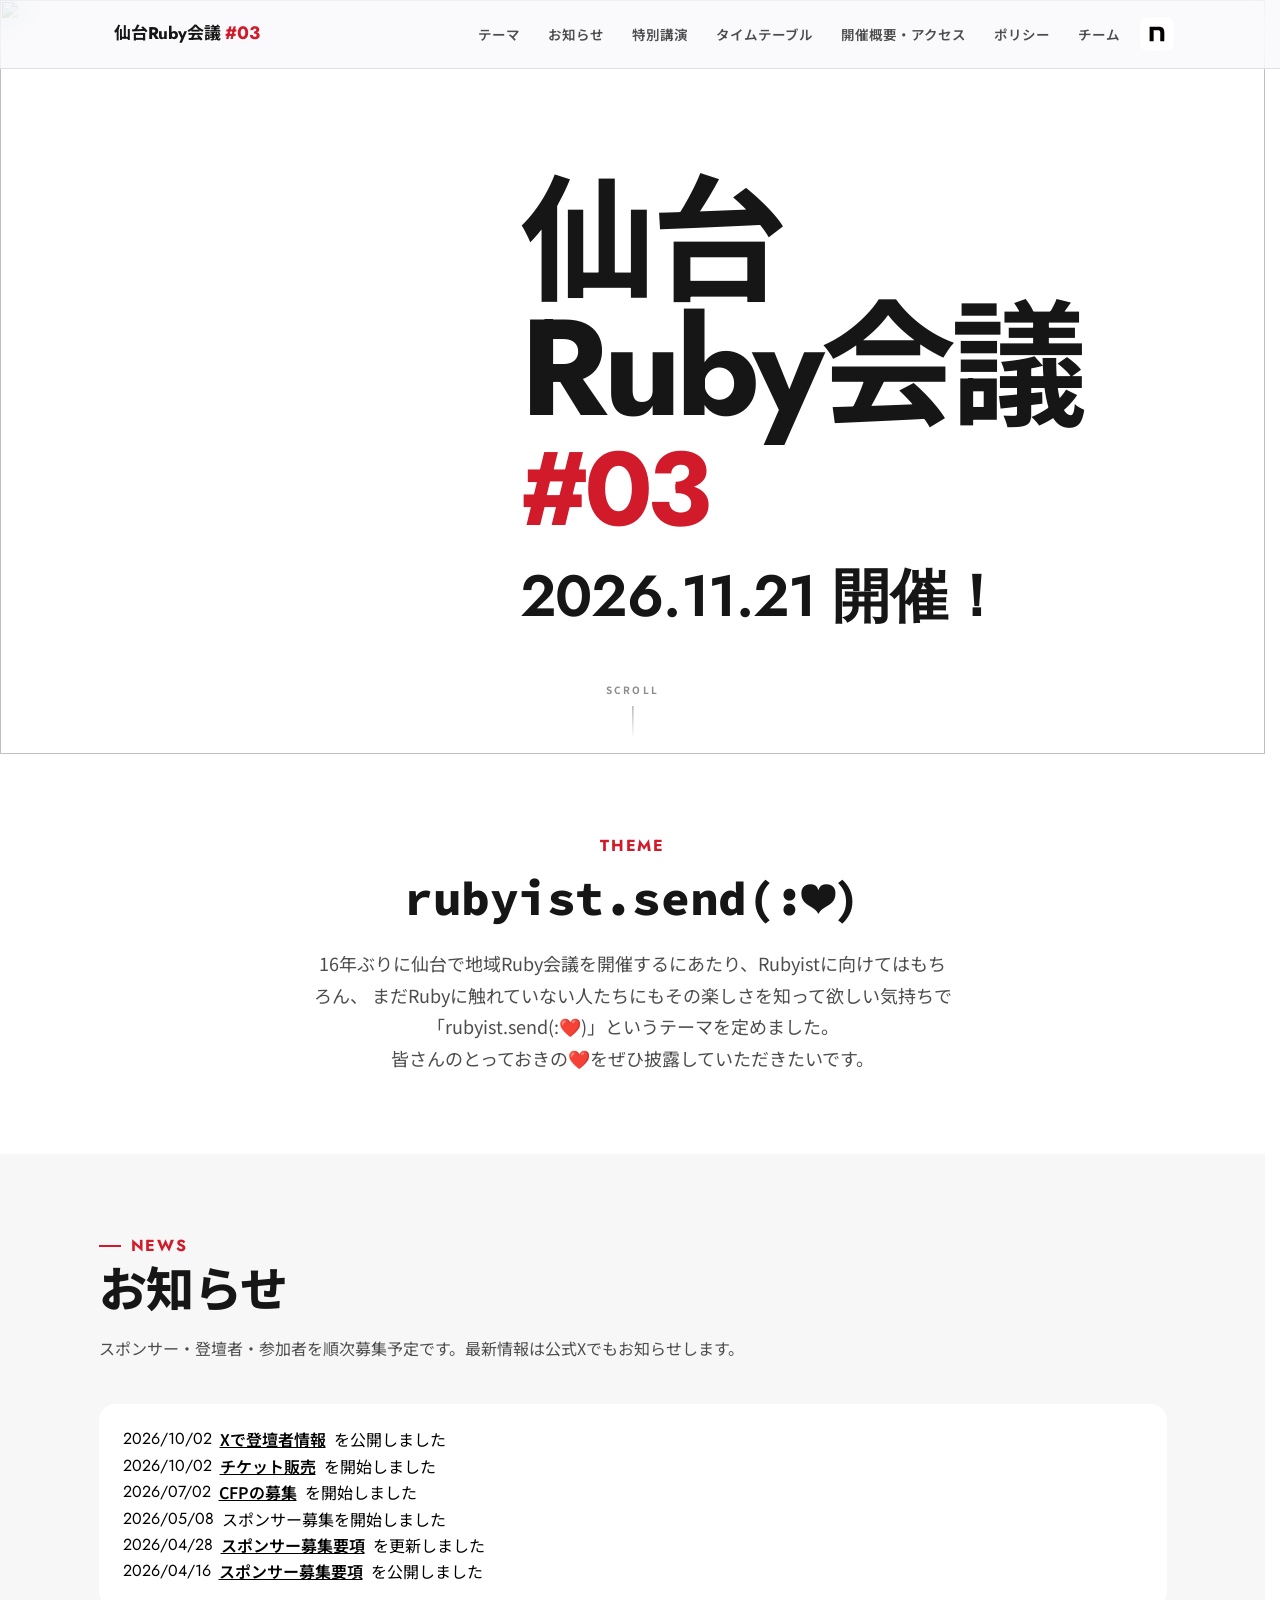
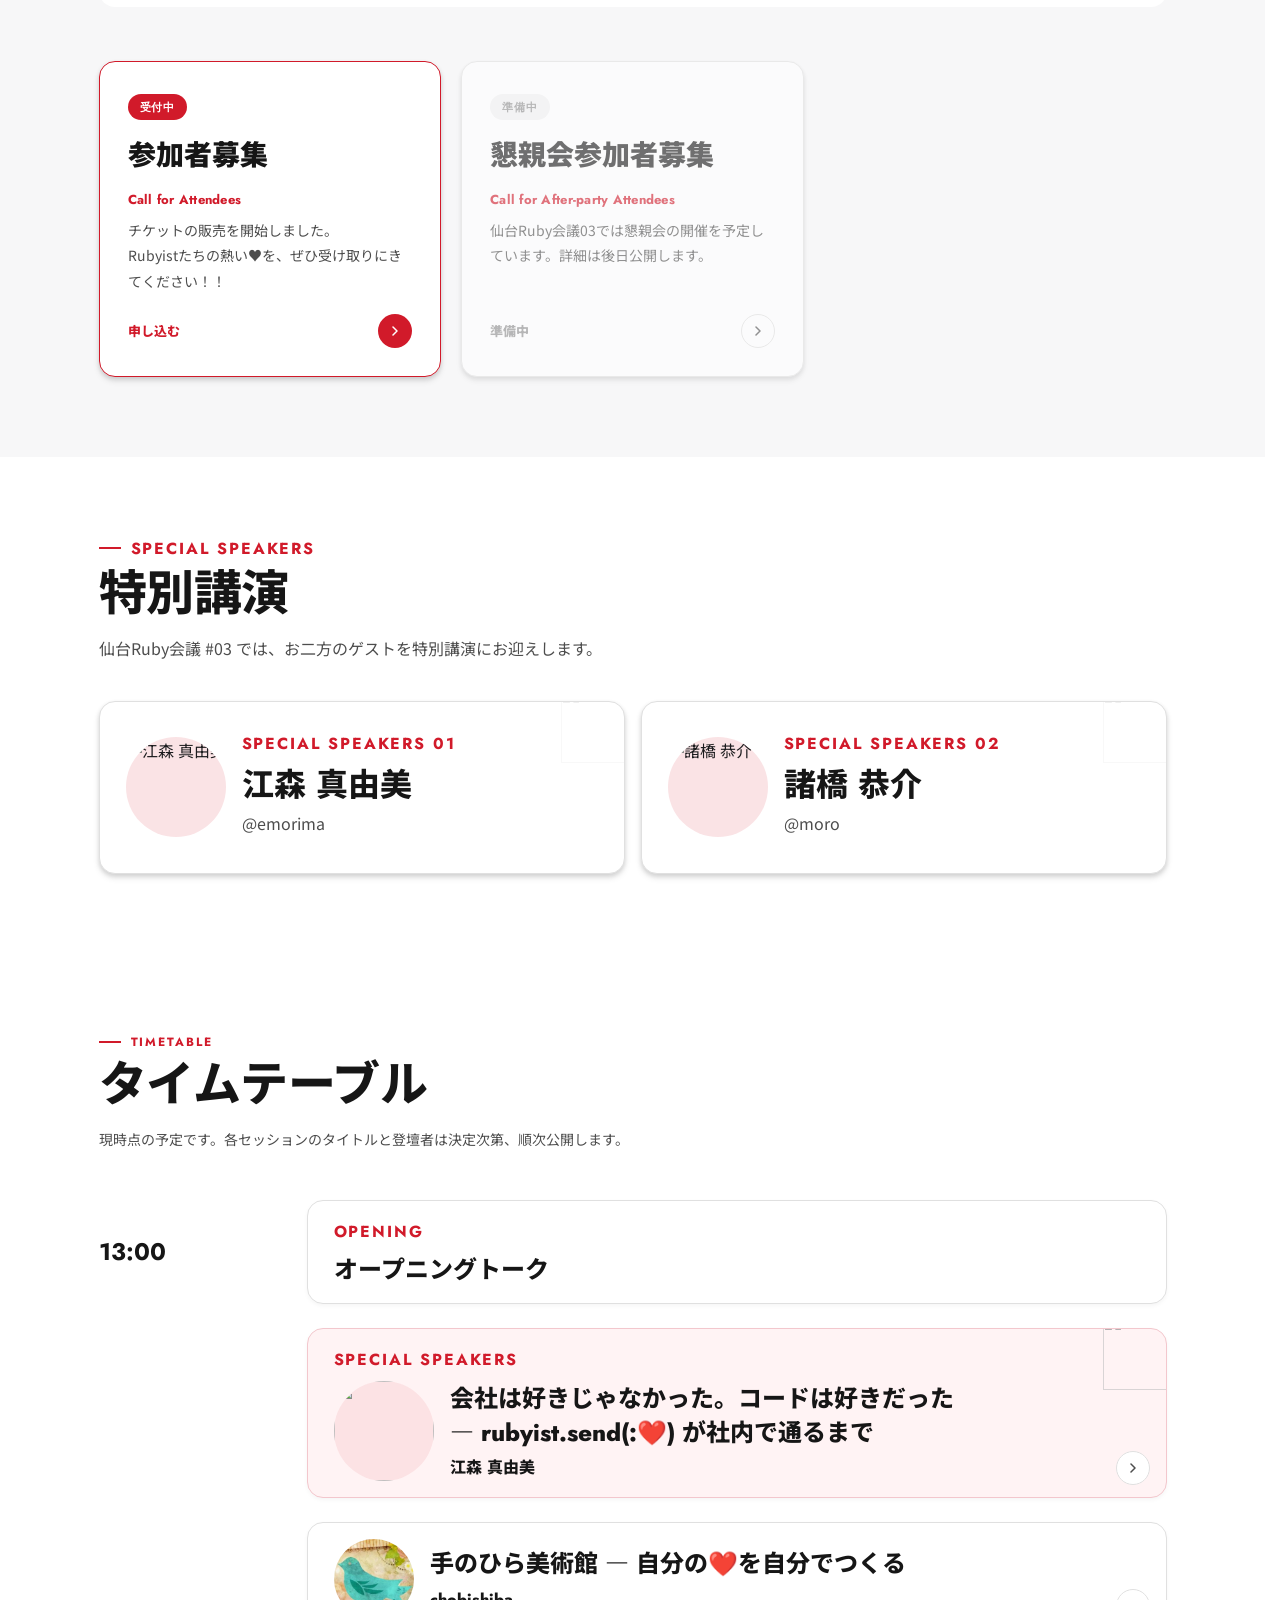
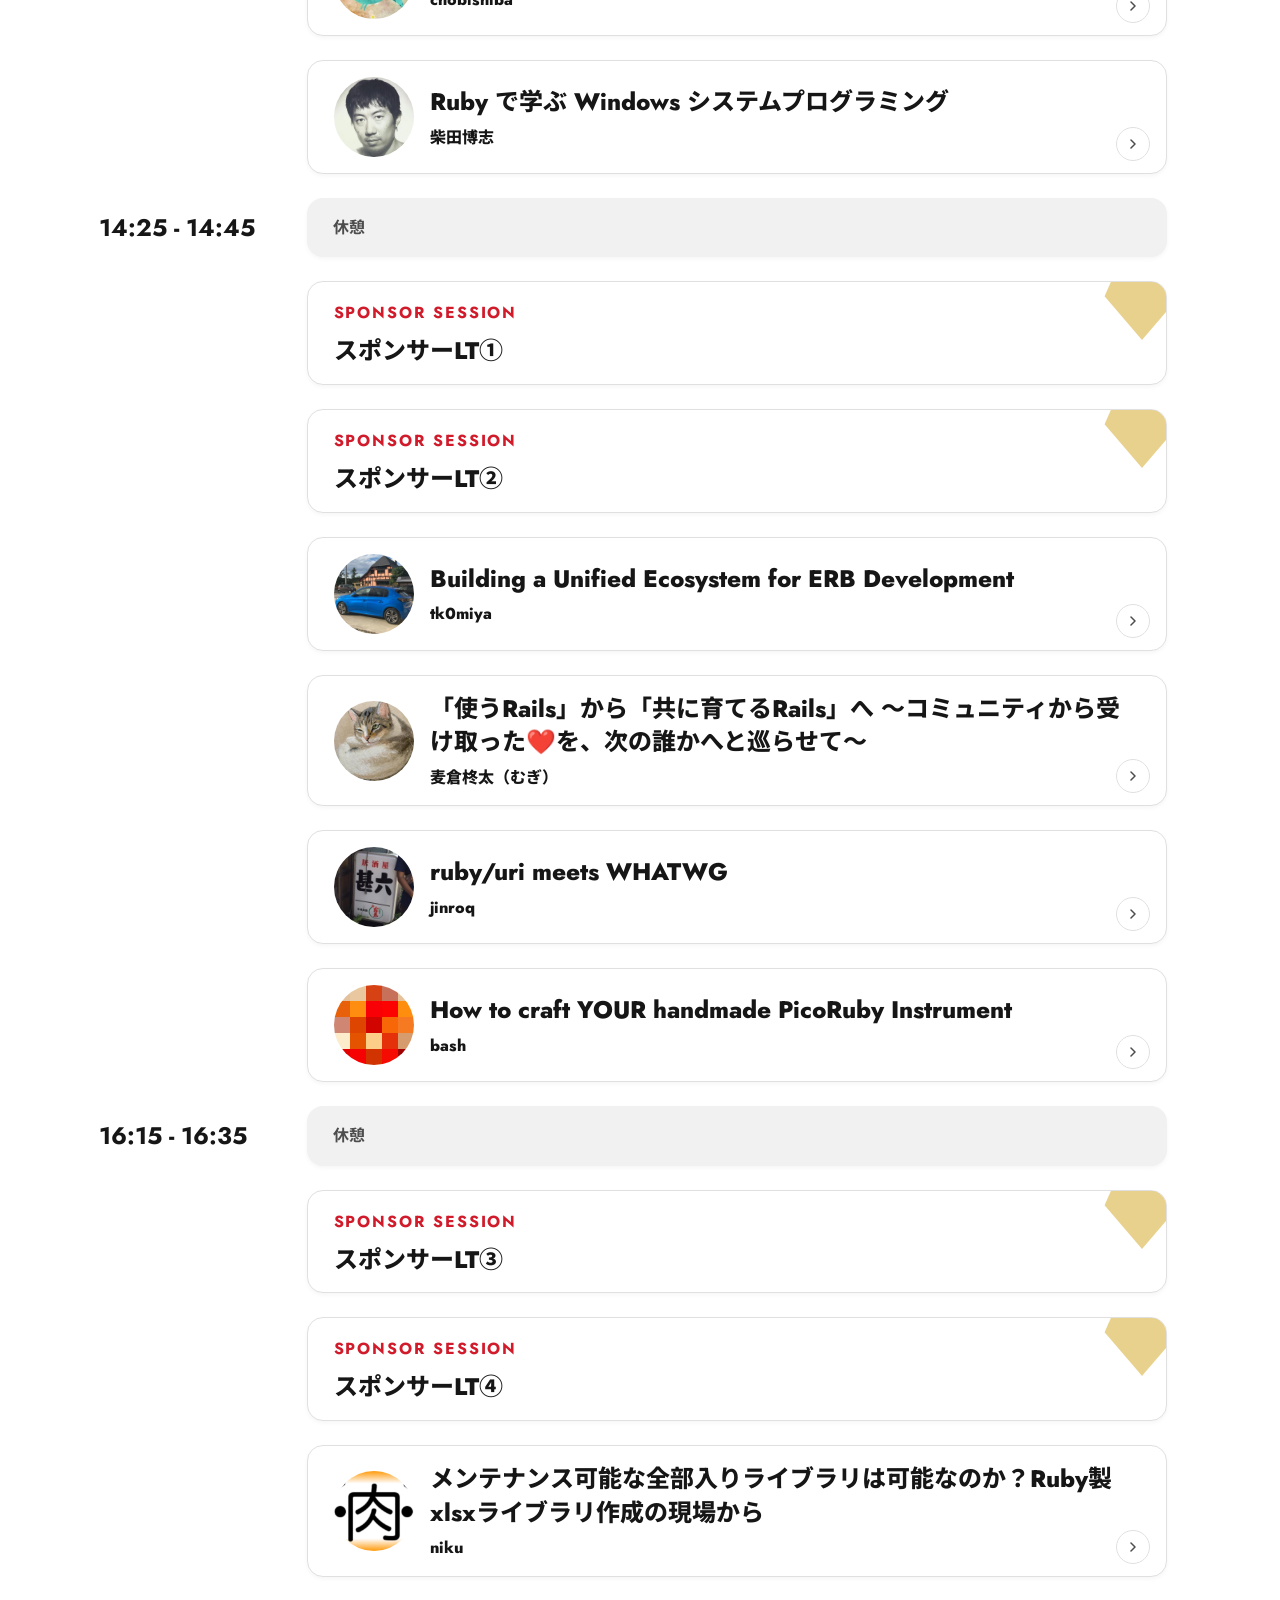
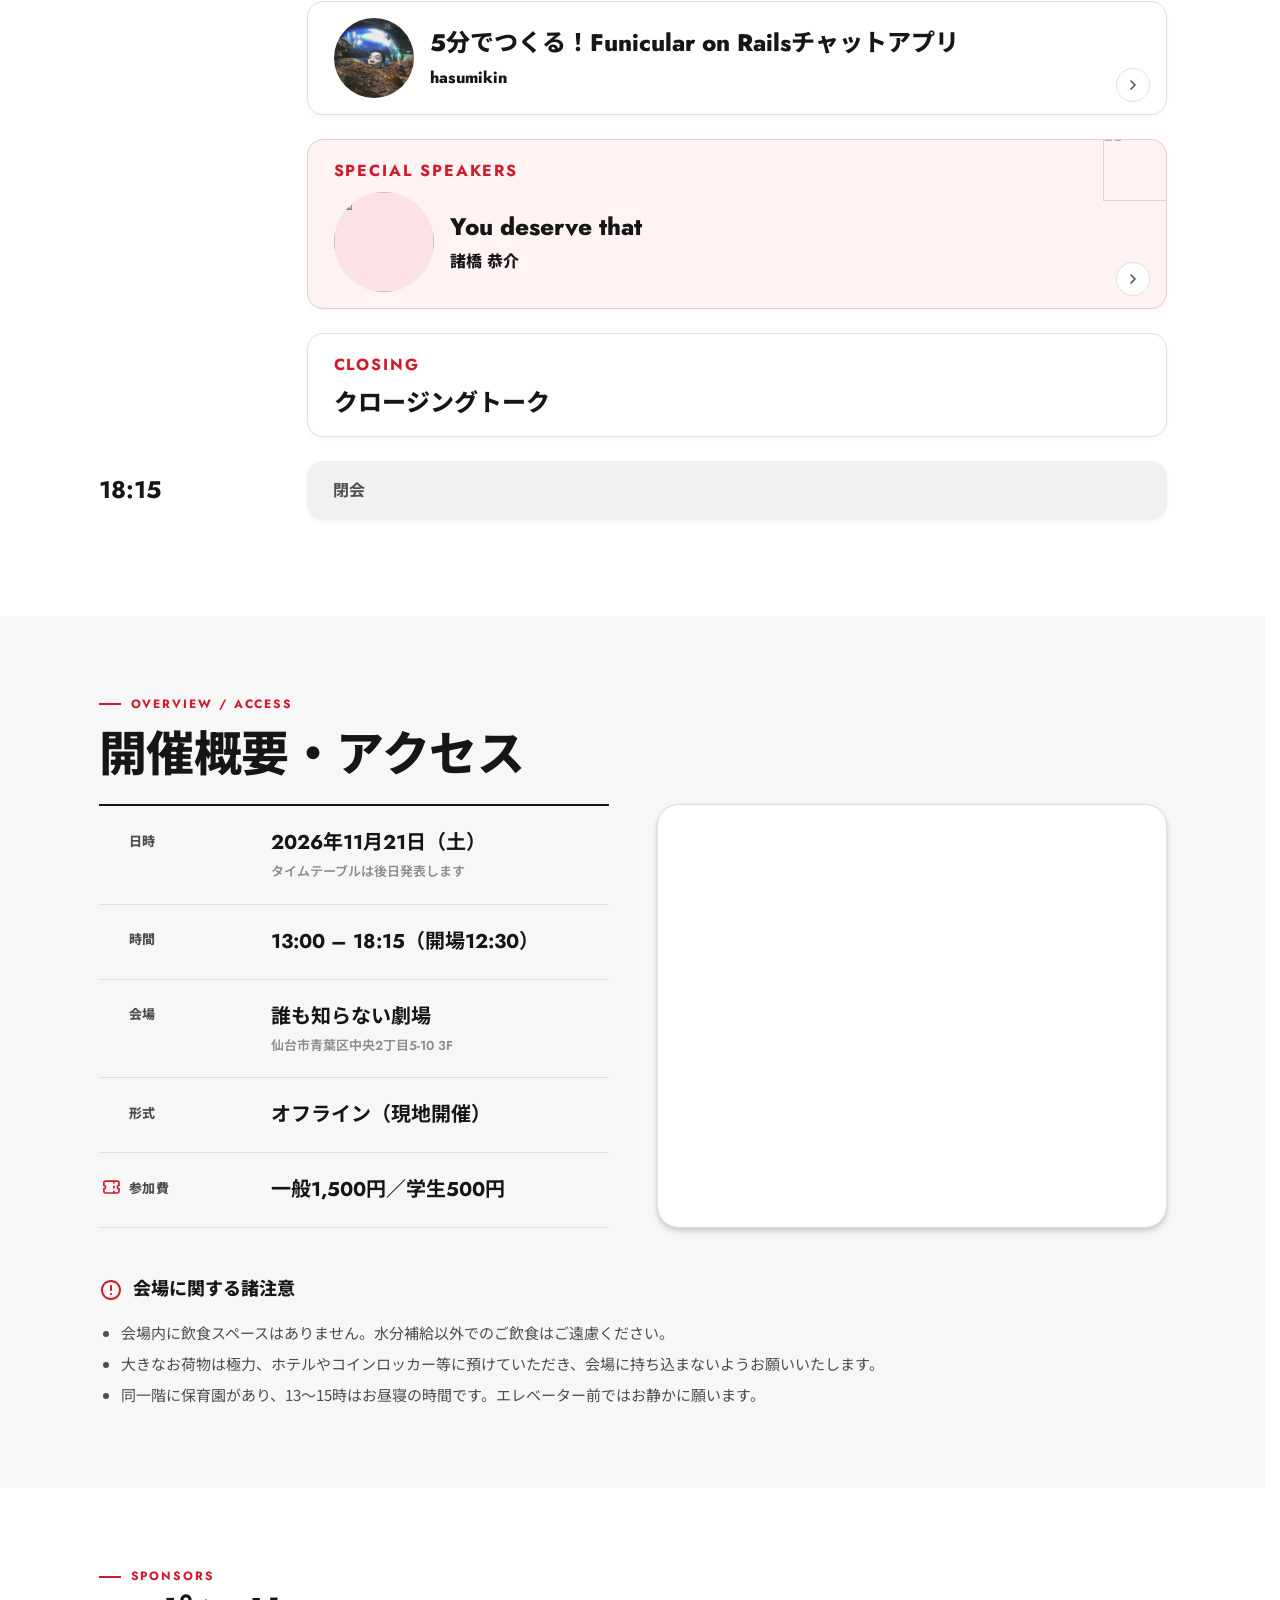
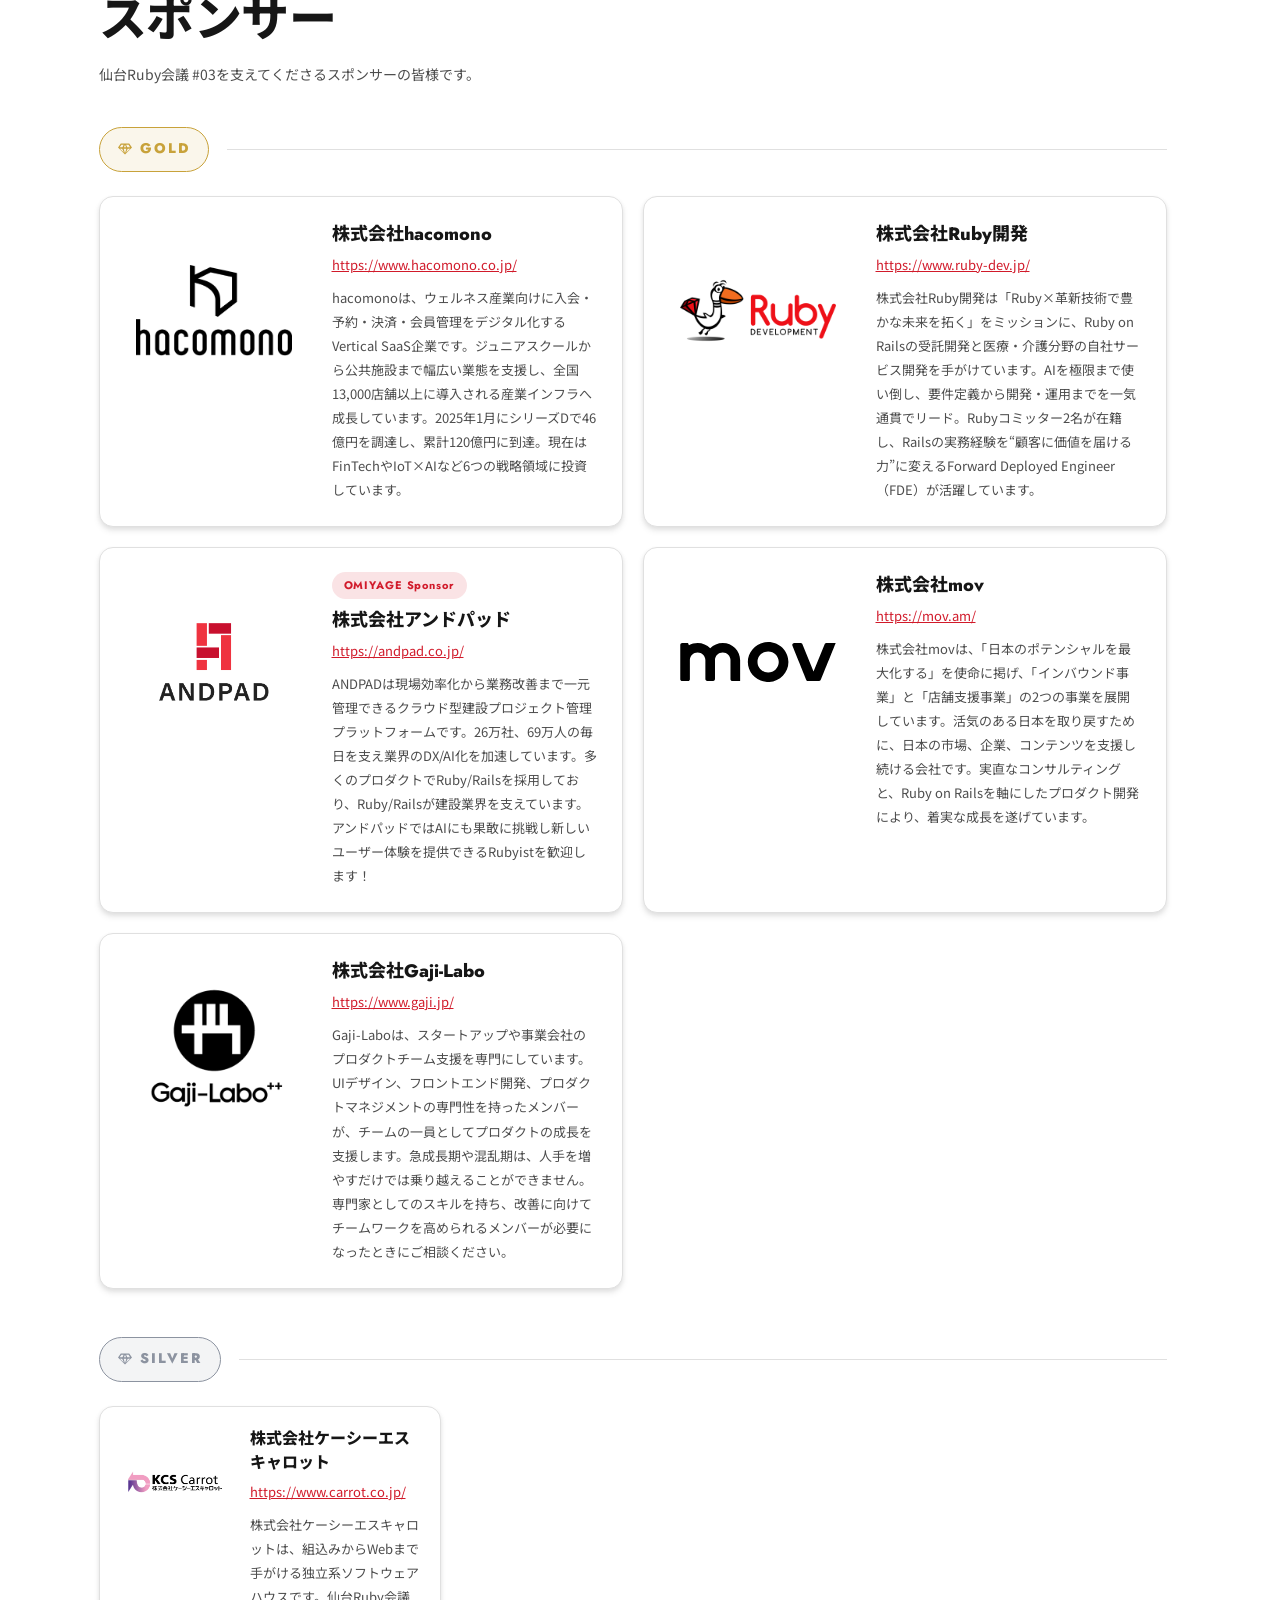
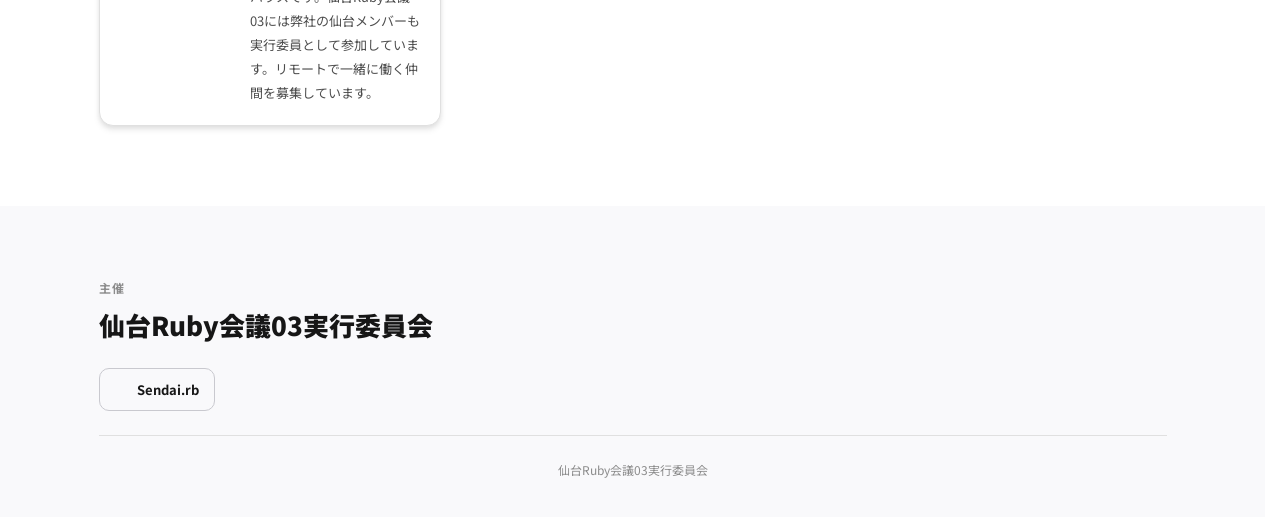
==== commit 522ea9ba: "江森さんのモーダルタイトルをタイムテーブルカードと体裁を揃える カード側の表記（<br> と ― 区切り）に揃えるため、タイトル文字列を更新し、モーダルの title を innerHTML で描画す" ====
--- a/index.html
+++ b/index.html
@@ -209,7 +209,7 @@
             <div class="timetable-session__row">
               <img class="timetable-session__avatar" src="assets/img/speakers/emorima.png" alt="" aria-hidden="true">
               <div class="timetable-session__body">
-                <h3 class="timetable-session__title">会社は好きじゃなかった。コードは好きだった rubyist.send(:❤️) が社内で通るまで</h3>
+                <h3 class="timetable-session__title">会社は好きじゃなかった。コードは好きだった<br> ― rubyist.send(:❤️) が社内で通るまで</h3>
                 <p class="timetable-session__speaker">江森 真由美</p>
               </div>
             </div>
@@ -631,7 +631,7 @@
   var SPEAKERS = {
     emorima: {
       label: 'SPECIAL SPEAKERS',
-      title: '会社は好きじゃなかった。コードは好きだった rubyist.send(:❤️) が社内で通るまで',
+      title: '会社は好きじゃなかった。コードは好きだった<br>― rubyist.send(:❤️) が社内で通るまで',
       bodyHTML: '<p>社内にコードの話をする仲間は一人もいませんでした。メソッドパラメータにフラグを5つ渡す先輩、飲みに誘うために個人携帯に何度も電話をかけてくる上司…。「早く結婚して辞めてやる」と思いながら、ひとりでコードを書いていたあの頃。Rubyとコミュニティが教えてくれた「共有する楽しさ」を、権限も実績もなかった私がどうやって会社の中に持ち込んだのか。public にしていない話も、仙台Ruby会議03 では send します。</p>',
       name: '江森 真由美',
       avatar: 'assets/img/speakers/emorima.png',
@@ -733,7 +733,7 @@
     } else {
       labelEl.style.display = 'none';
     }
-    titleEl.textContent = data.title;
+    titleEl.innerHTML = data.title;
     bodyEl.innerHTML = data.bodyHTML;
     nameEl.textContent = data.name;
     avatarEl.src = data.avatar;
--- a/assets/css/index.css
+++ b/assets/css/index.css
@@ -778,7 +778,7 @@
   right: -15px;
   width: 78px;
   height: 78px;
-  opacity: 0.12;
+  opacity: 0.6;
   pointer-events: none;
 }
 
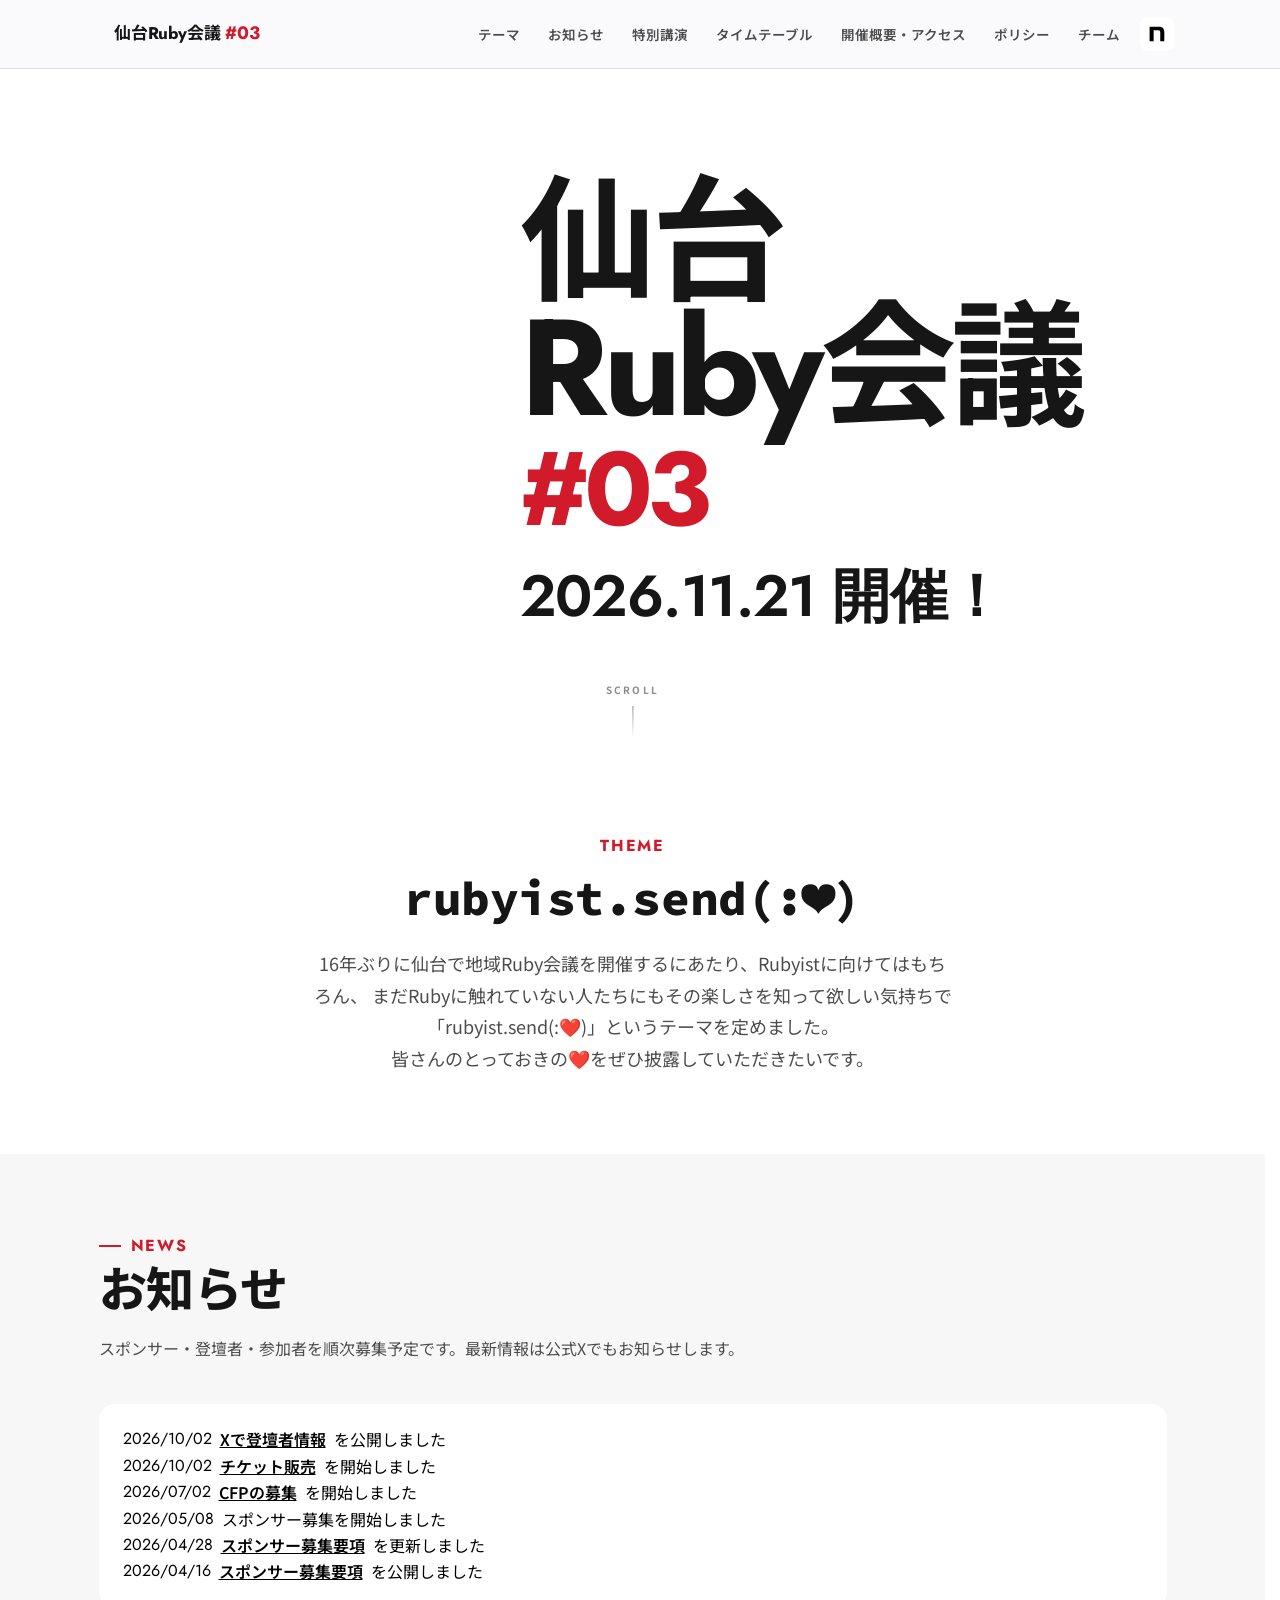
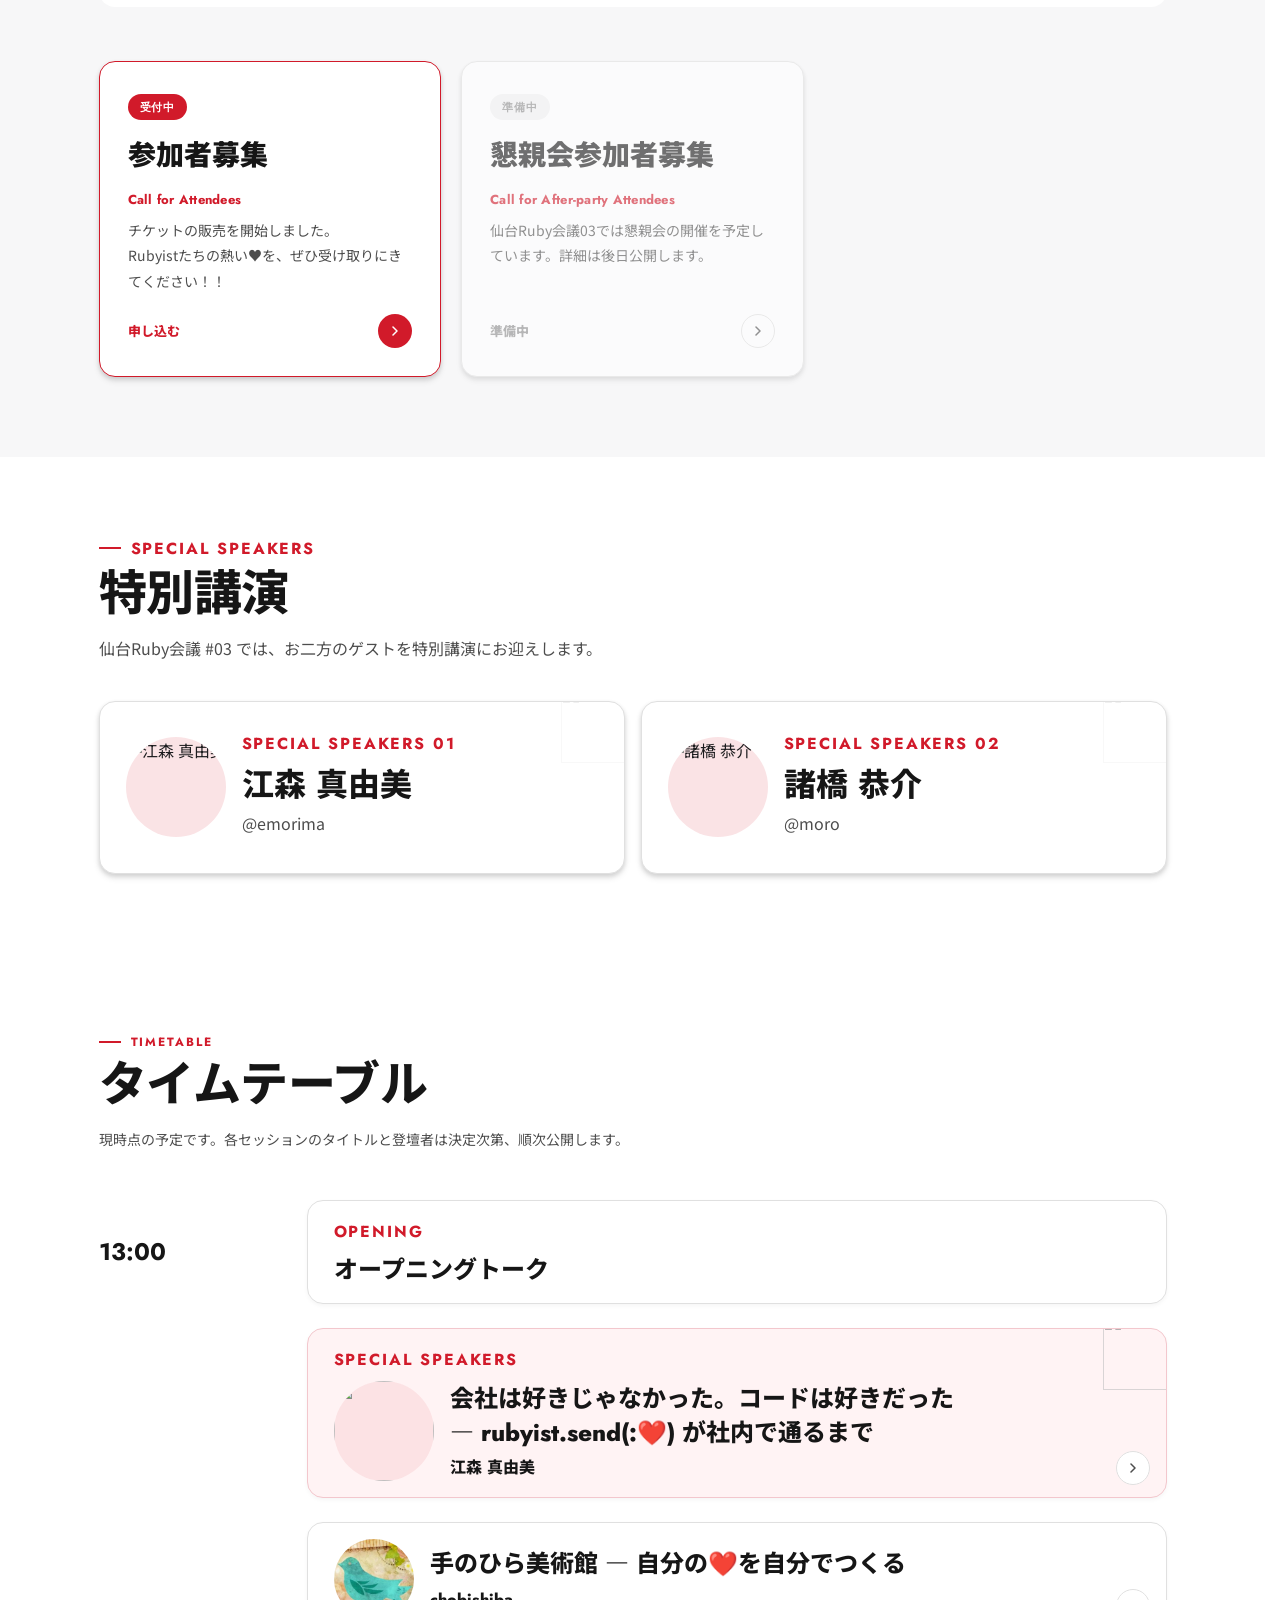
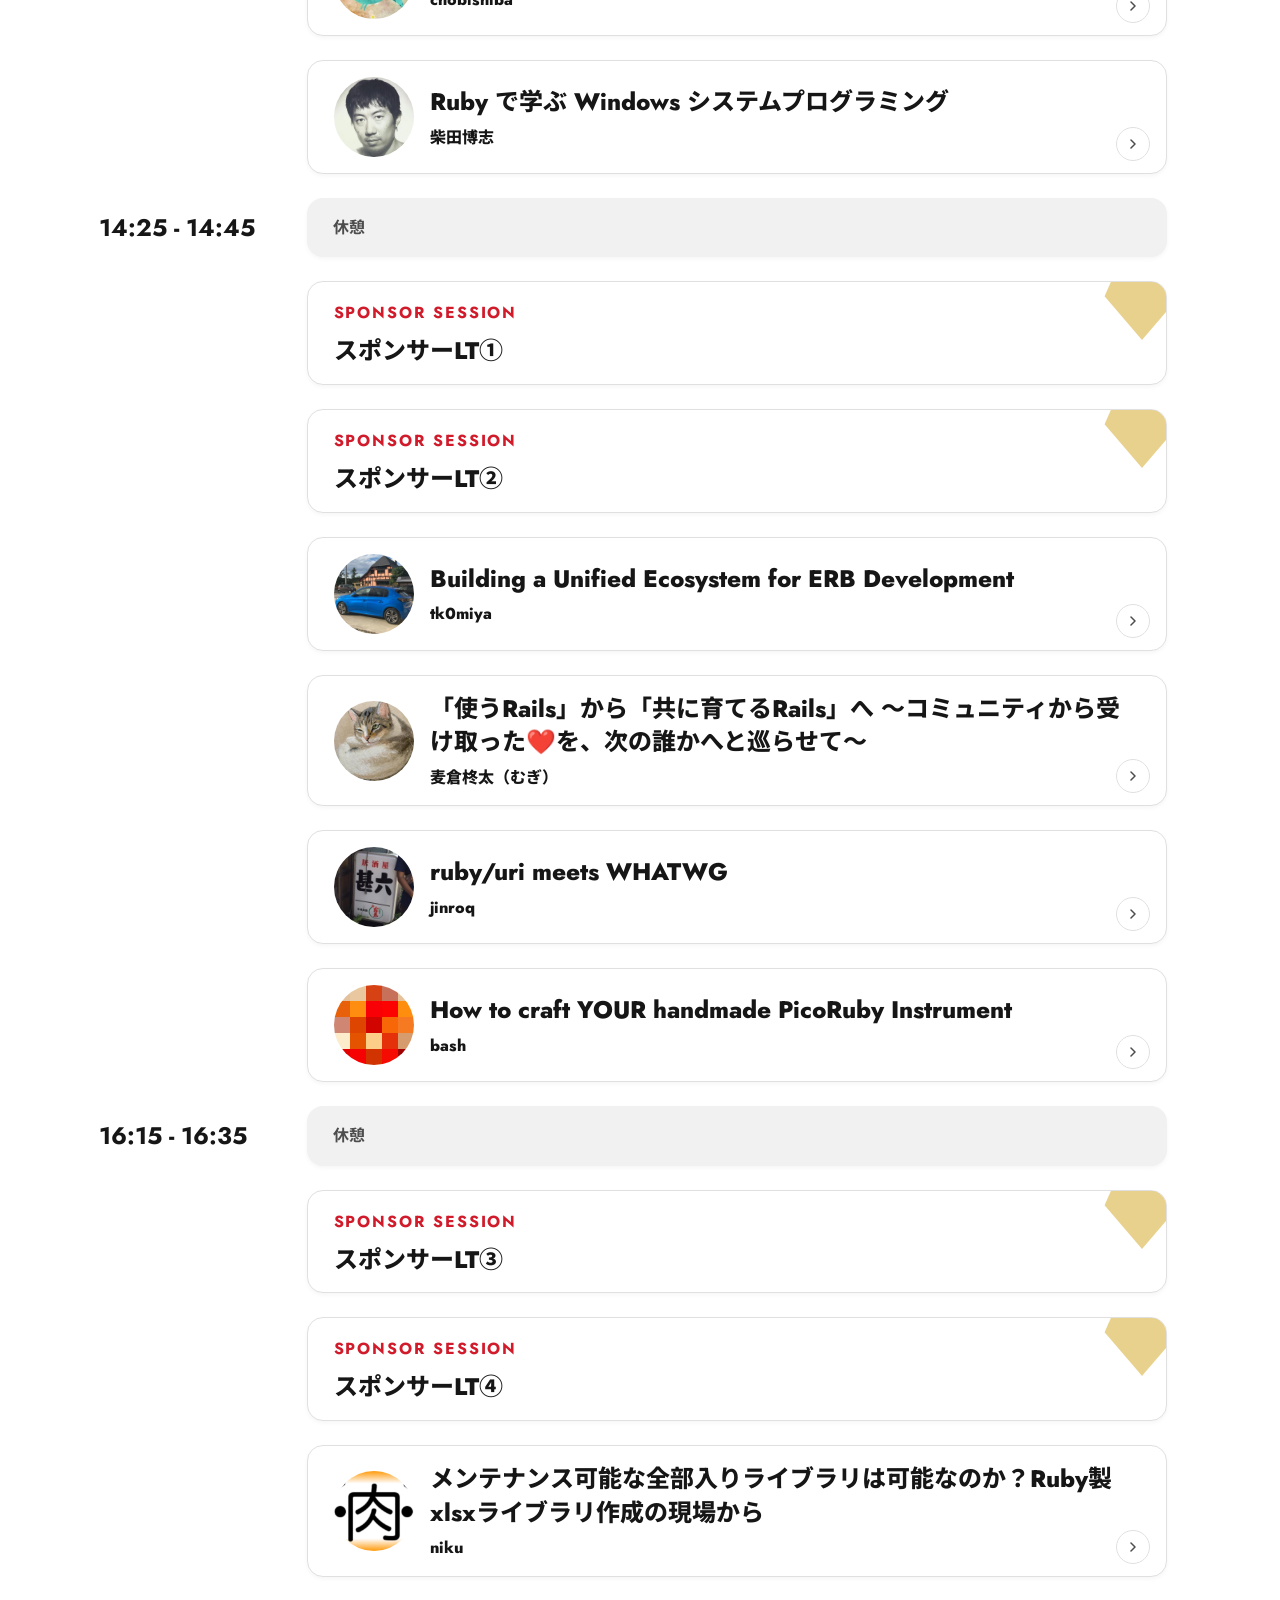
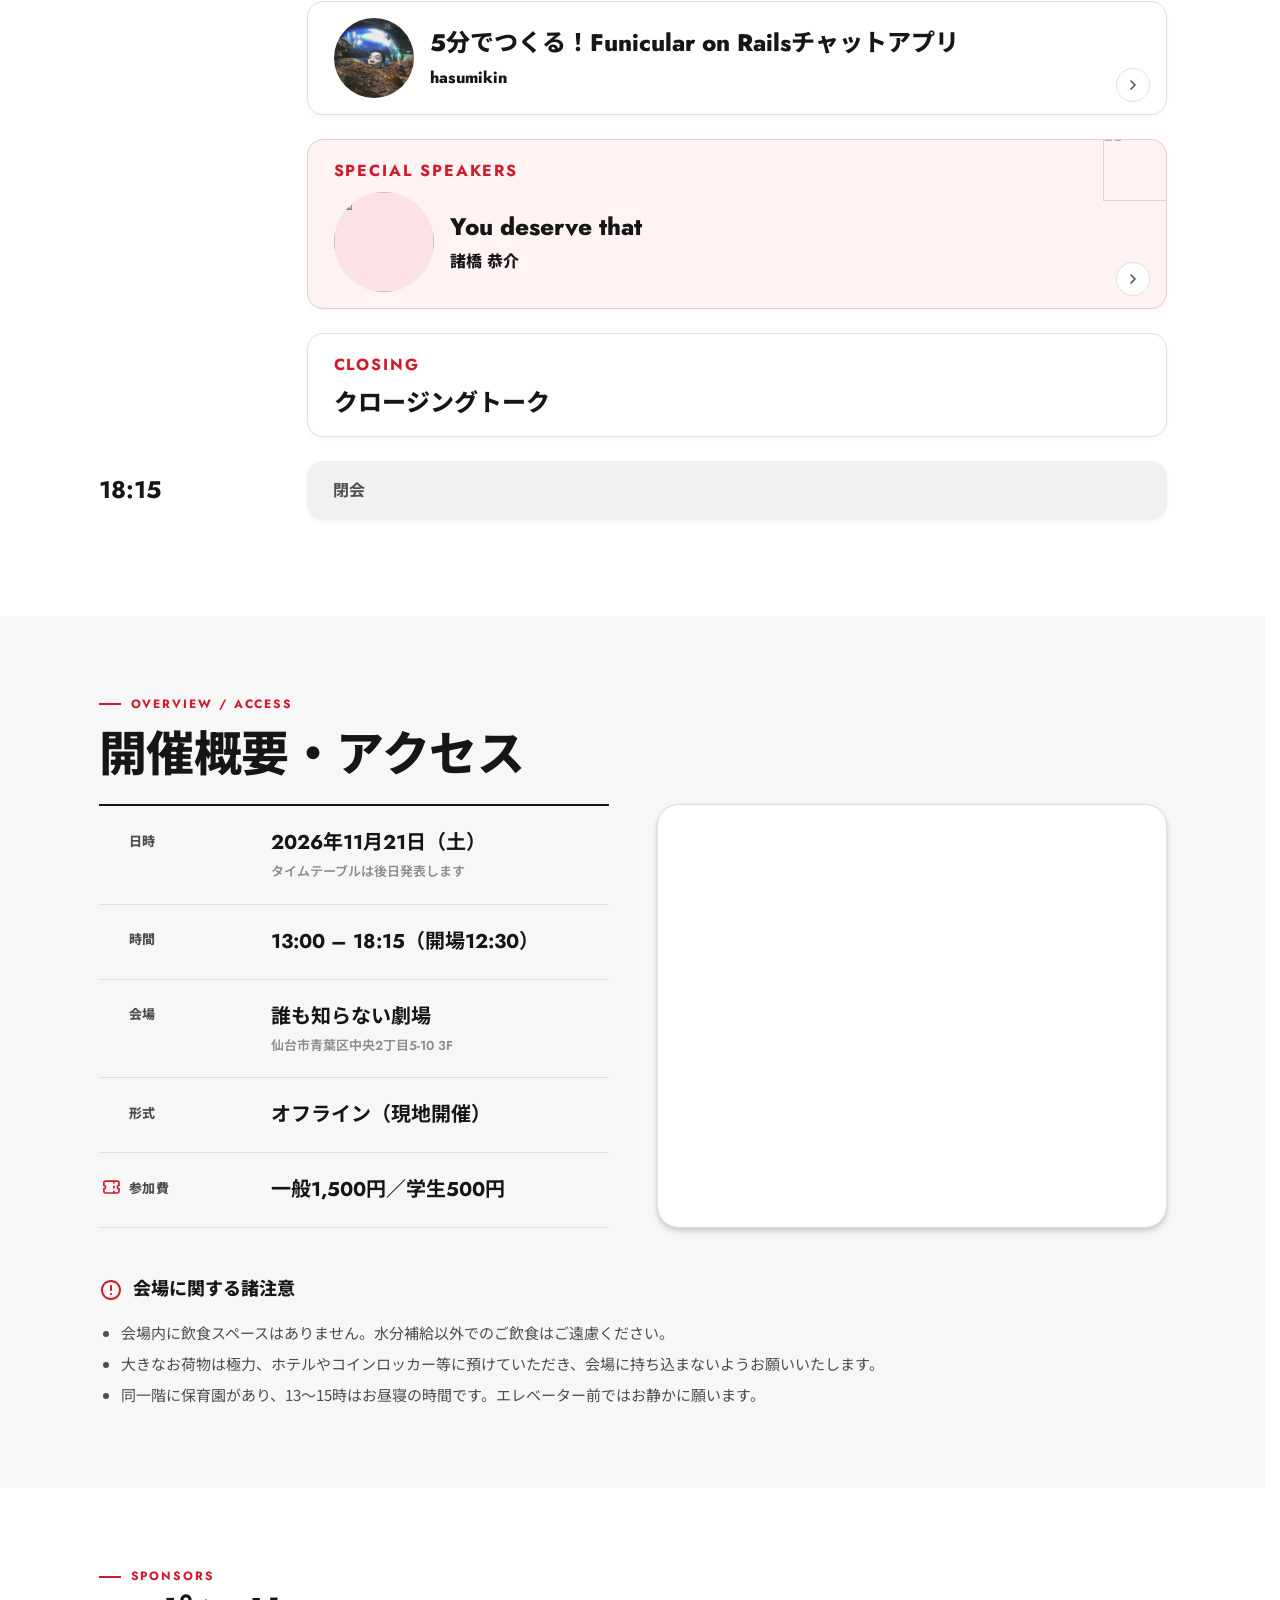
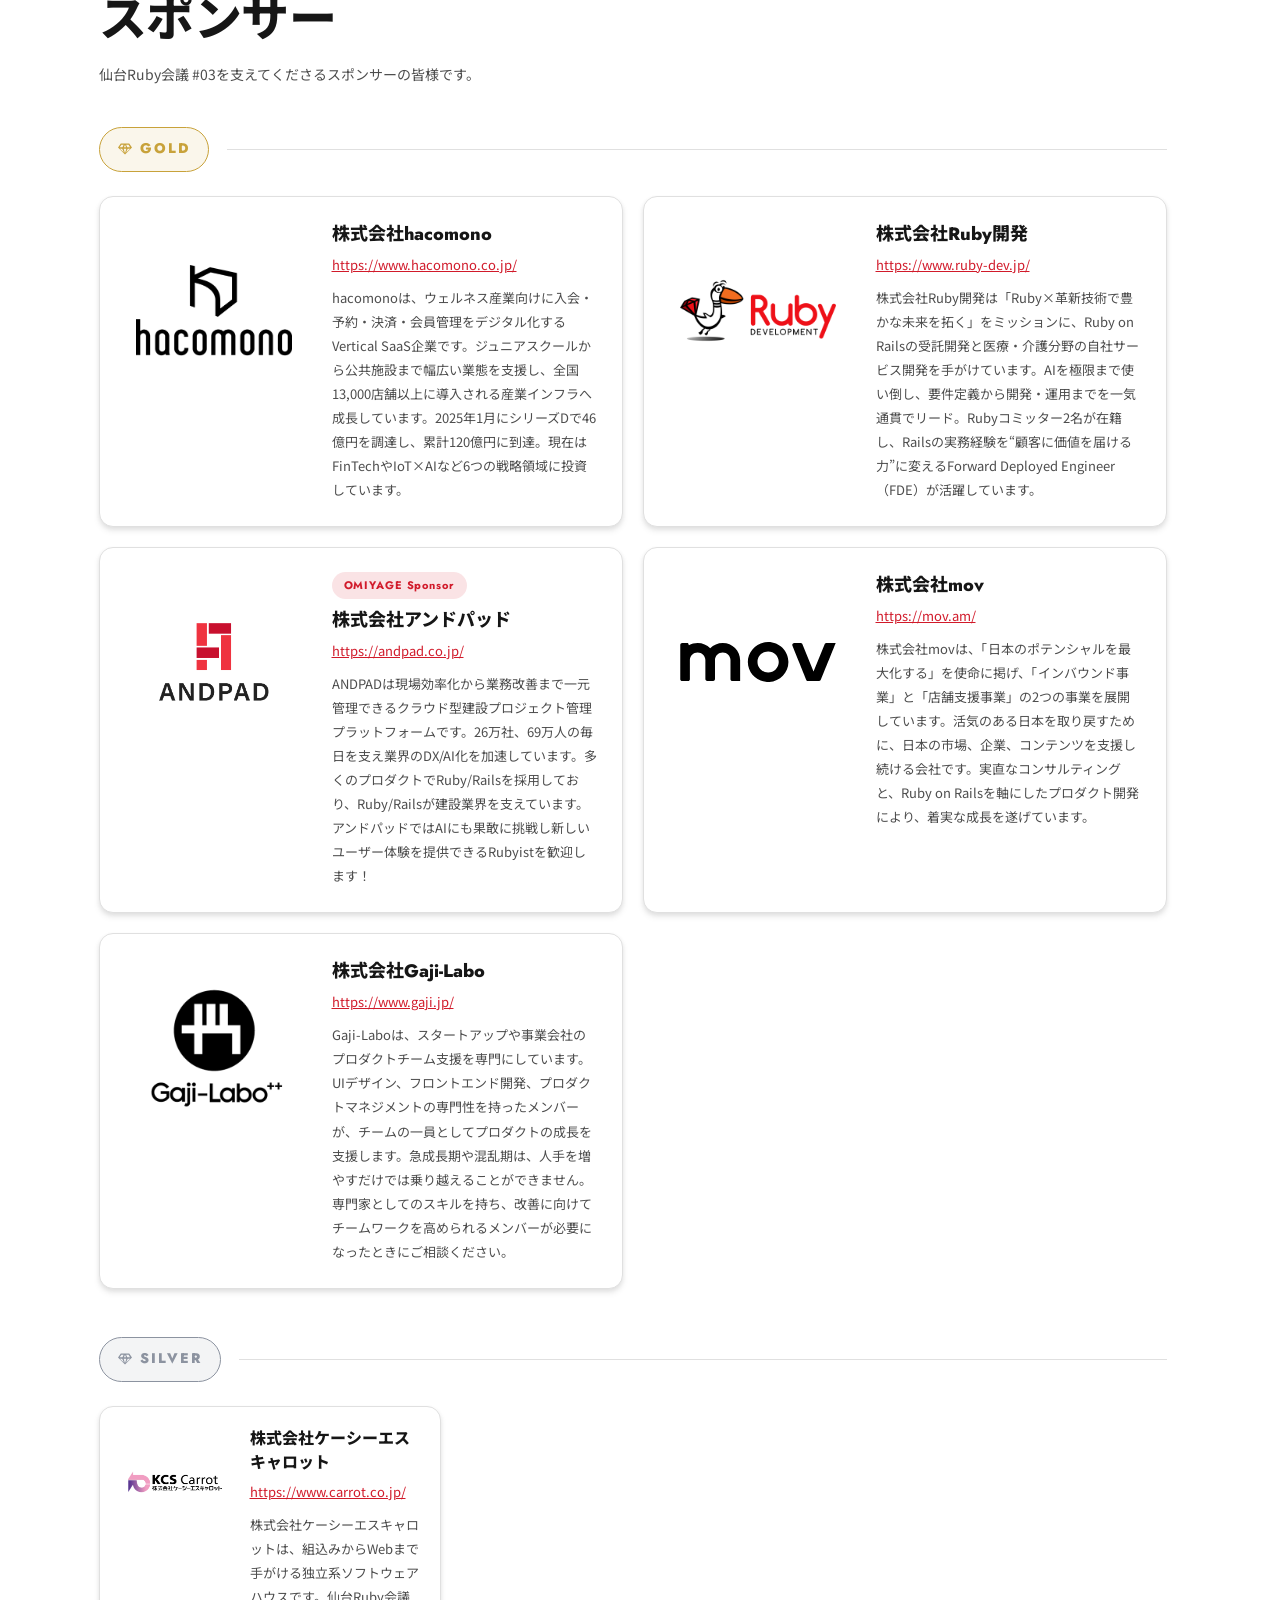
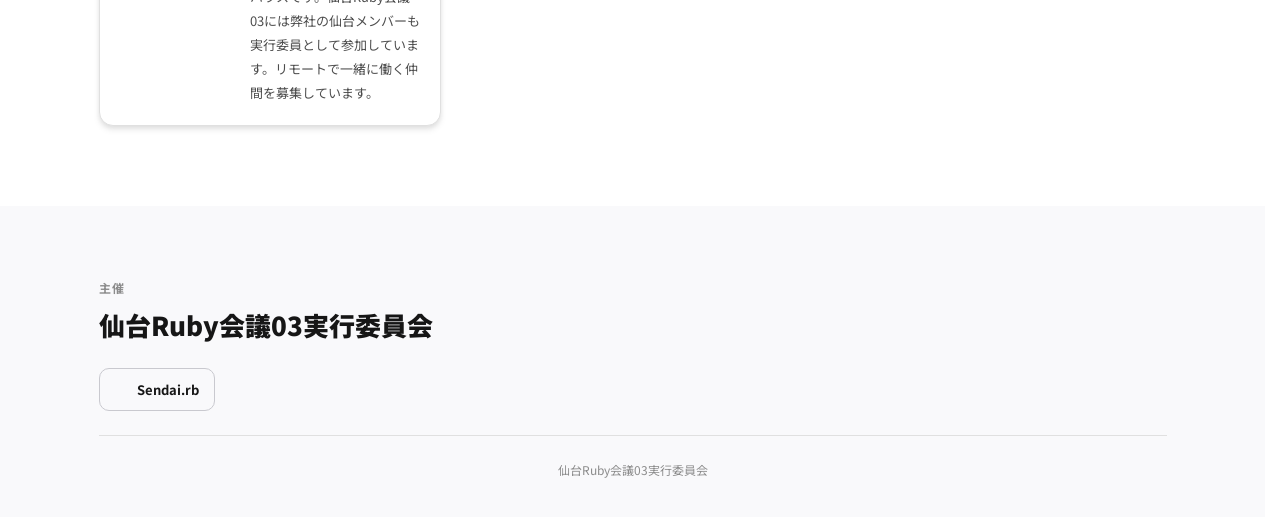
==== commit 4b95aed4: "諸橋 さんの発表詳細の改行を削除" ====
--- a/index.html
+++ b/index.html
@@ -641,7 +641,7 @@
     moro: {
       label: 'SPECIAL SPEAKERS',
       title: 'You deserve that',
-      bodyHTML: '<p>進学を機に地元を出て暮らした仙台は、世界の広がりを実感し、人生でとても楽しい時間を過ごした、私の大好きな街です。<br>いっぽうで、世界が広がるほど、もっとすごい人たちやものごとがあることを知り、自分の至らなさを感じてしまいました。<br>卒業後のRubyプログラマーとしてのキャリアでも、そしてこの大AI時代にも、同じような気持ちを抱くことがあります。<br>それでも、自分が「たのしい」「しっくりくる」と感じることを受け入れられるようになってきた。その経験をお話しします。</p>',
+      bodyHTML: '<p>進学を機に地元を出て暮らした仙台は、世界の広がりを実感し、人生でとても楽しい時間を過ごした、私の大好きな街です。いっぽうで、世界が広がるほど、もっとすごい人たちやものごとがあることを知り、自分の至らなさを感じてしまいました。卒業後のRubyプログラマーとしてのキャリアでも、そしてこの大AI時代にも、同じような気持ちを抱くことがあります。それでも、自分が「たのしい」「しっくりくる」と感じることを受け入れられるようになってきた。その経験をお話しします。</p>',
       name: '諸橋 恭介',
       avatar: 'assets/img/speakers/moro.jpg',
       github: 'https://github.com/moro',
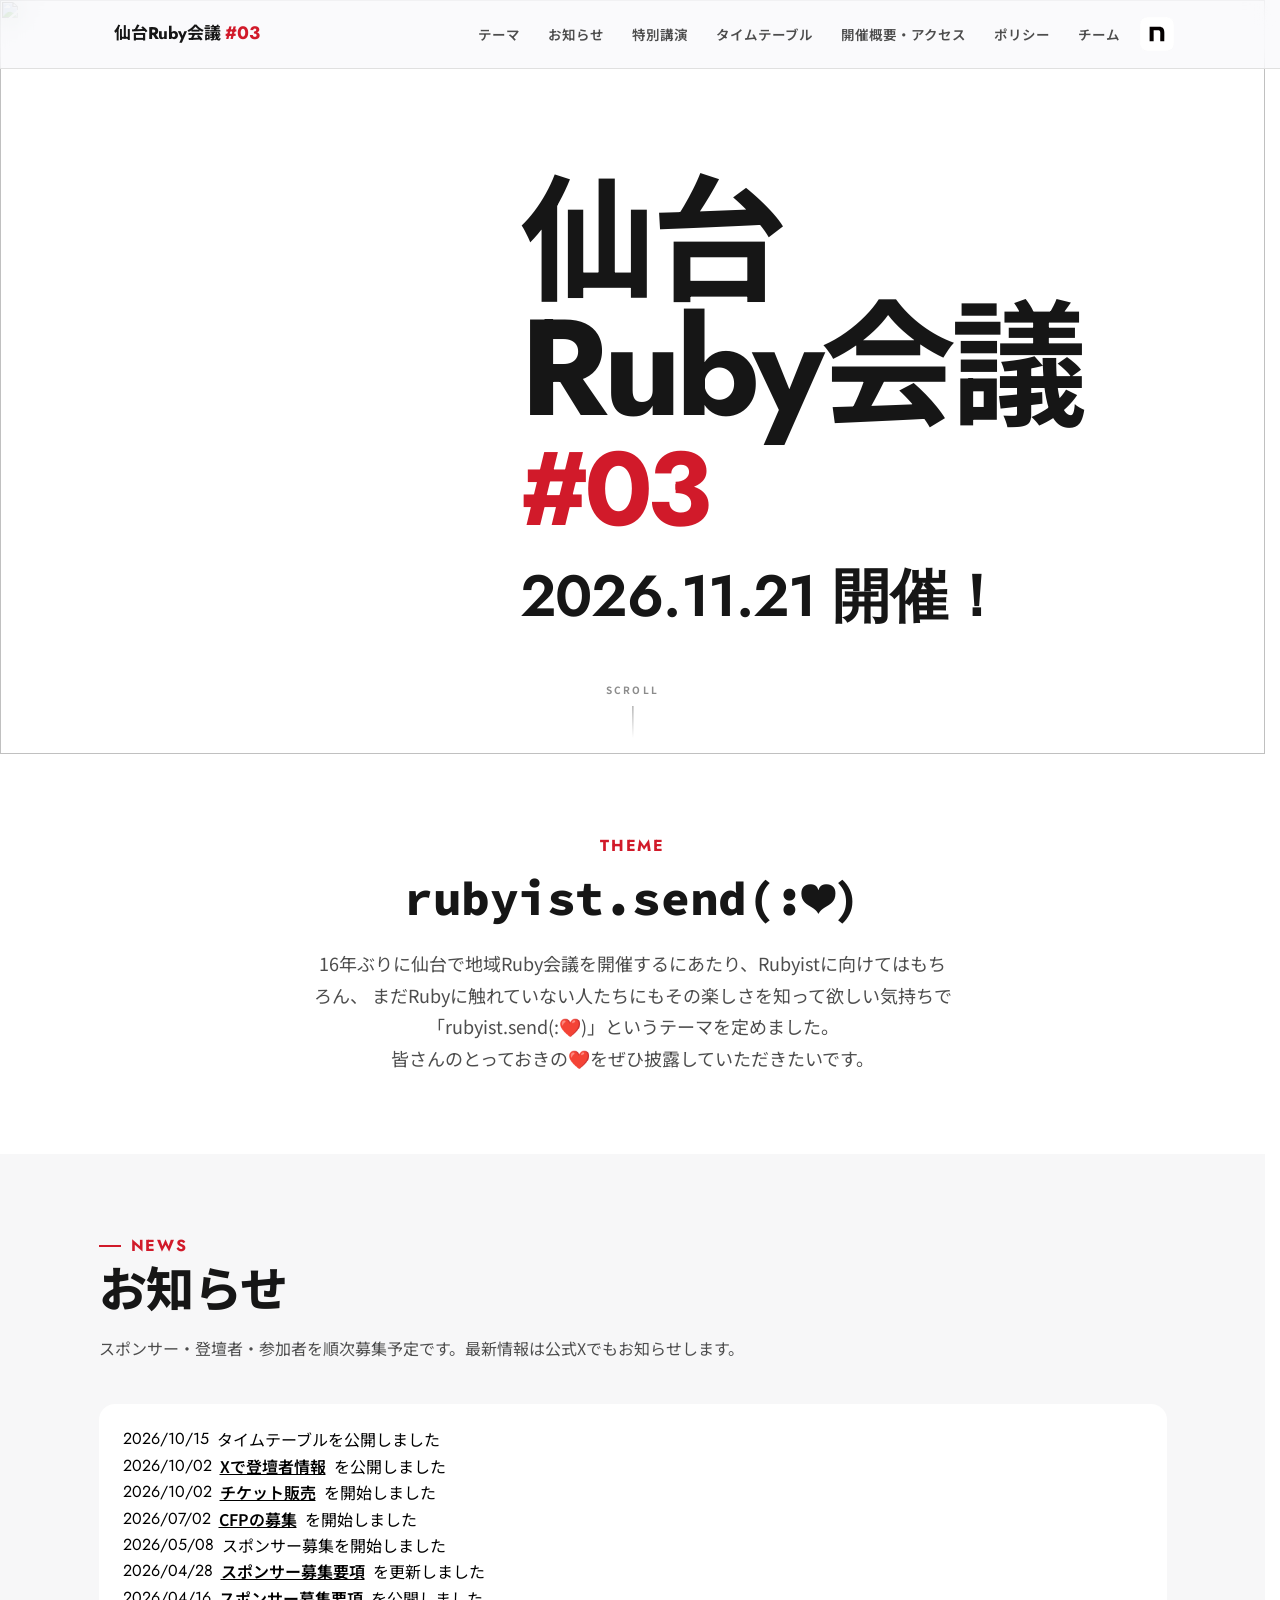
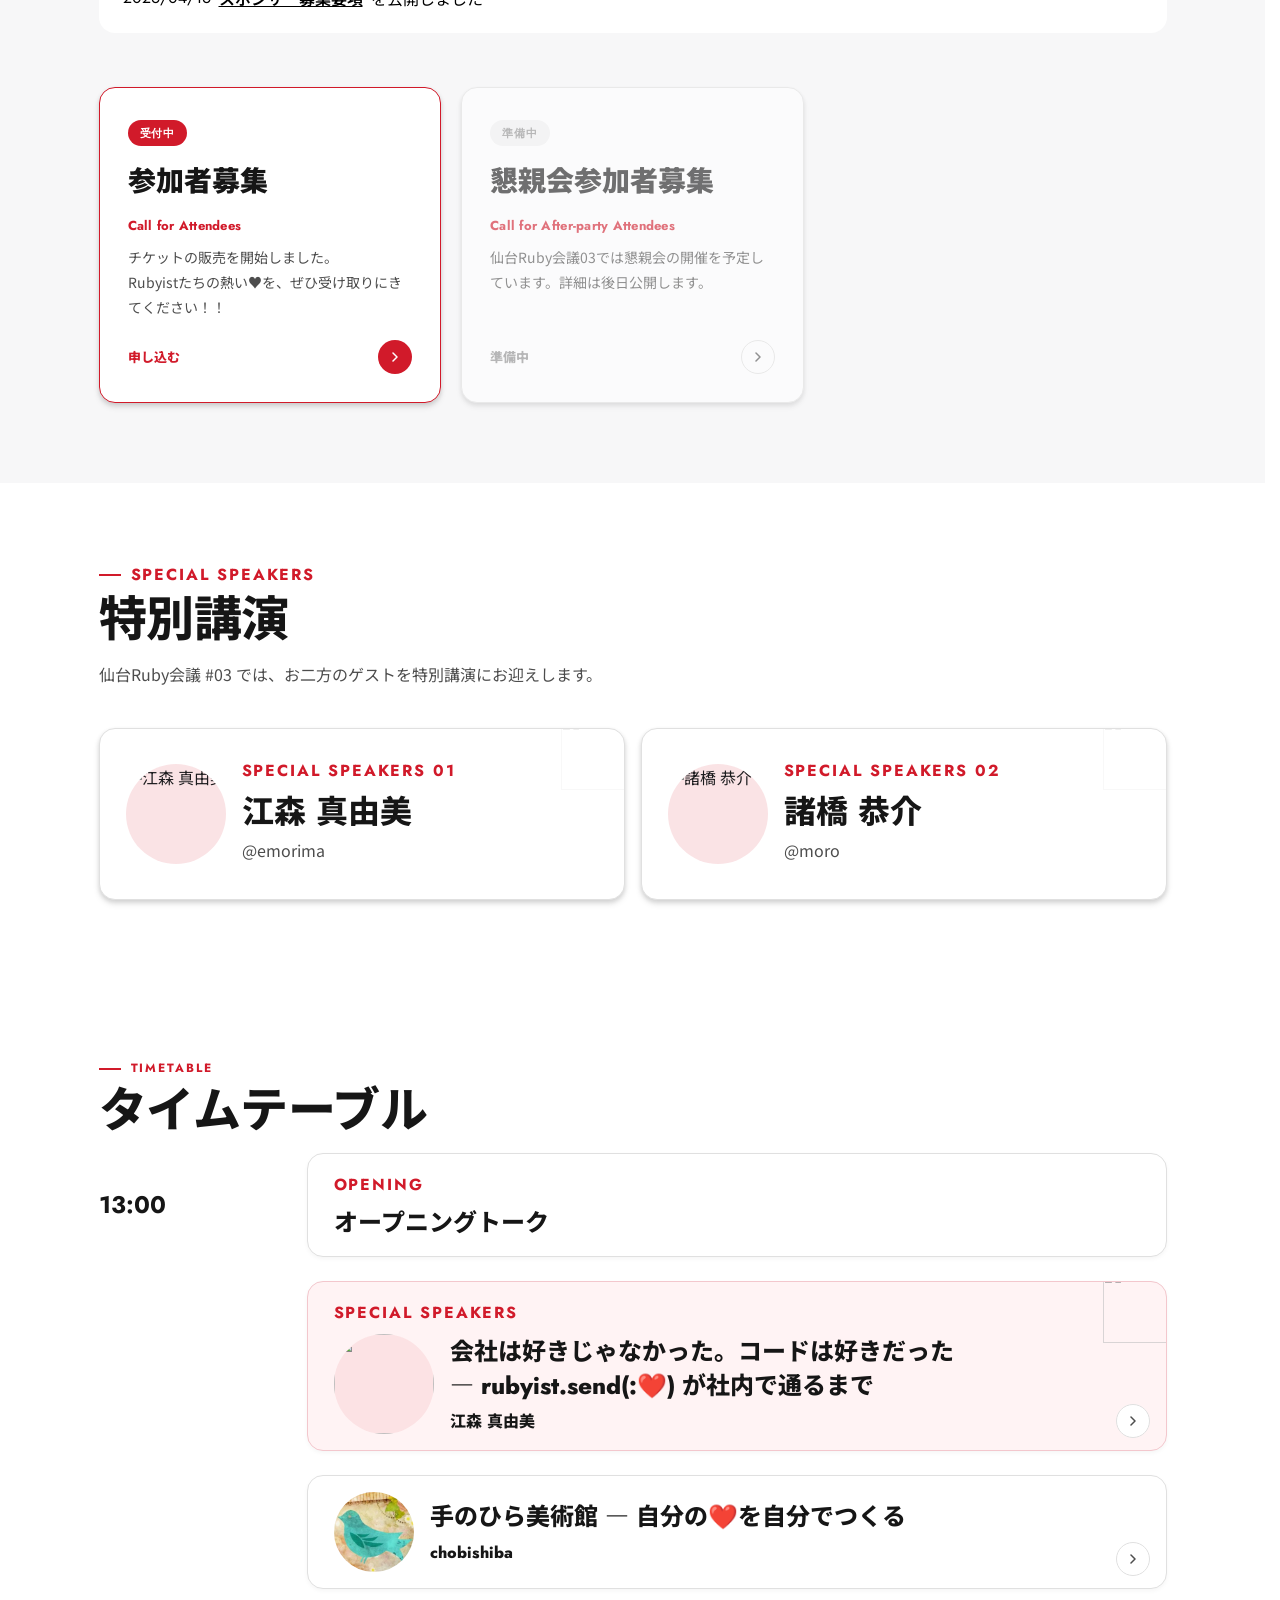
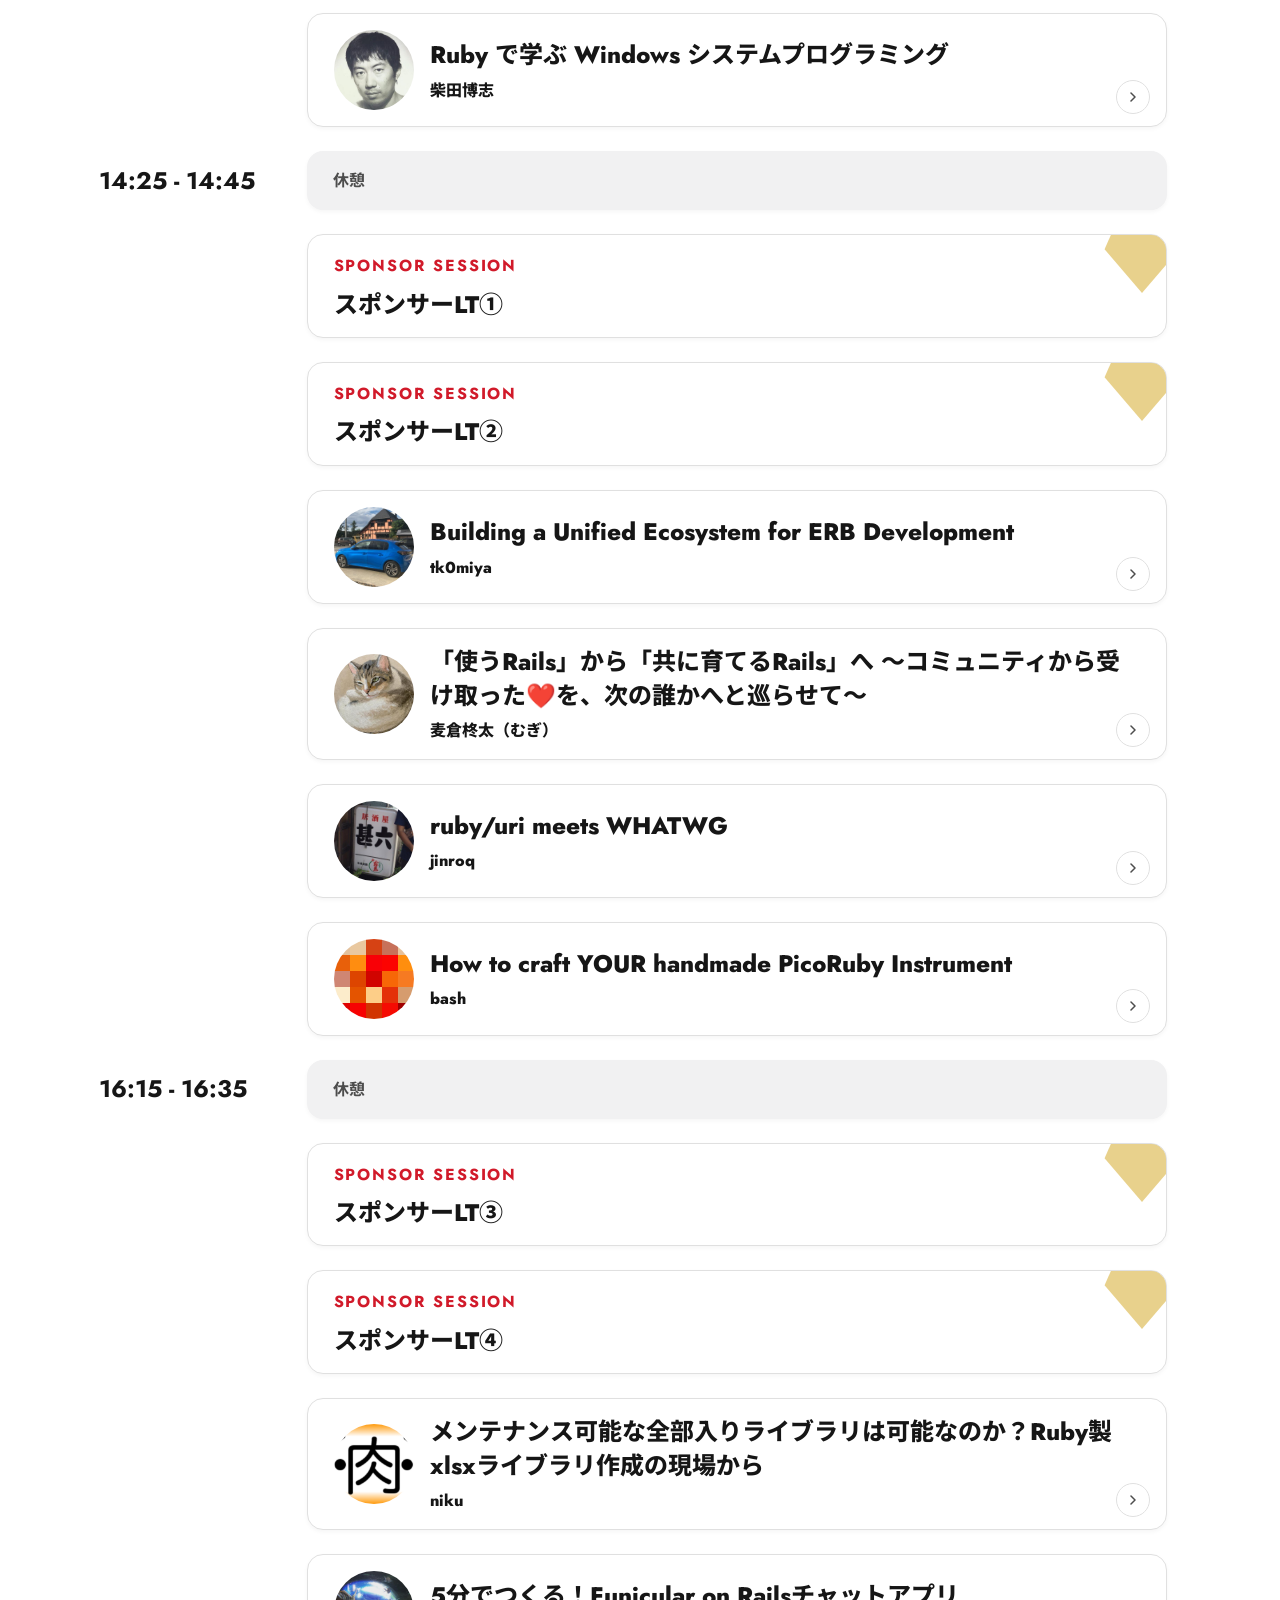
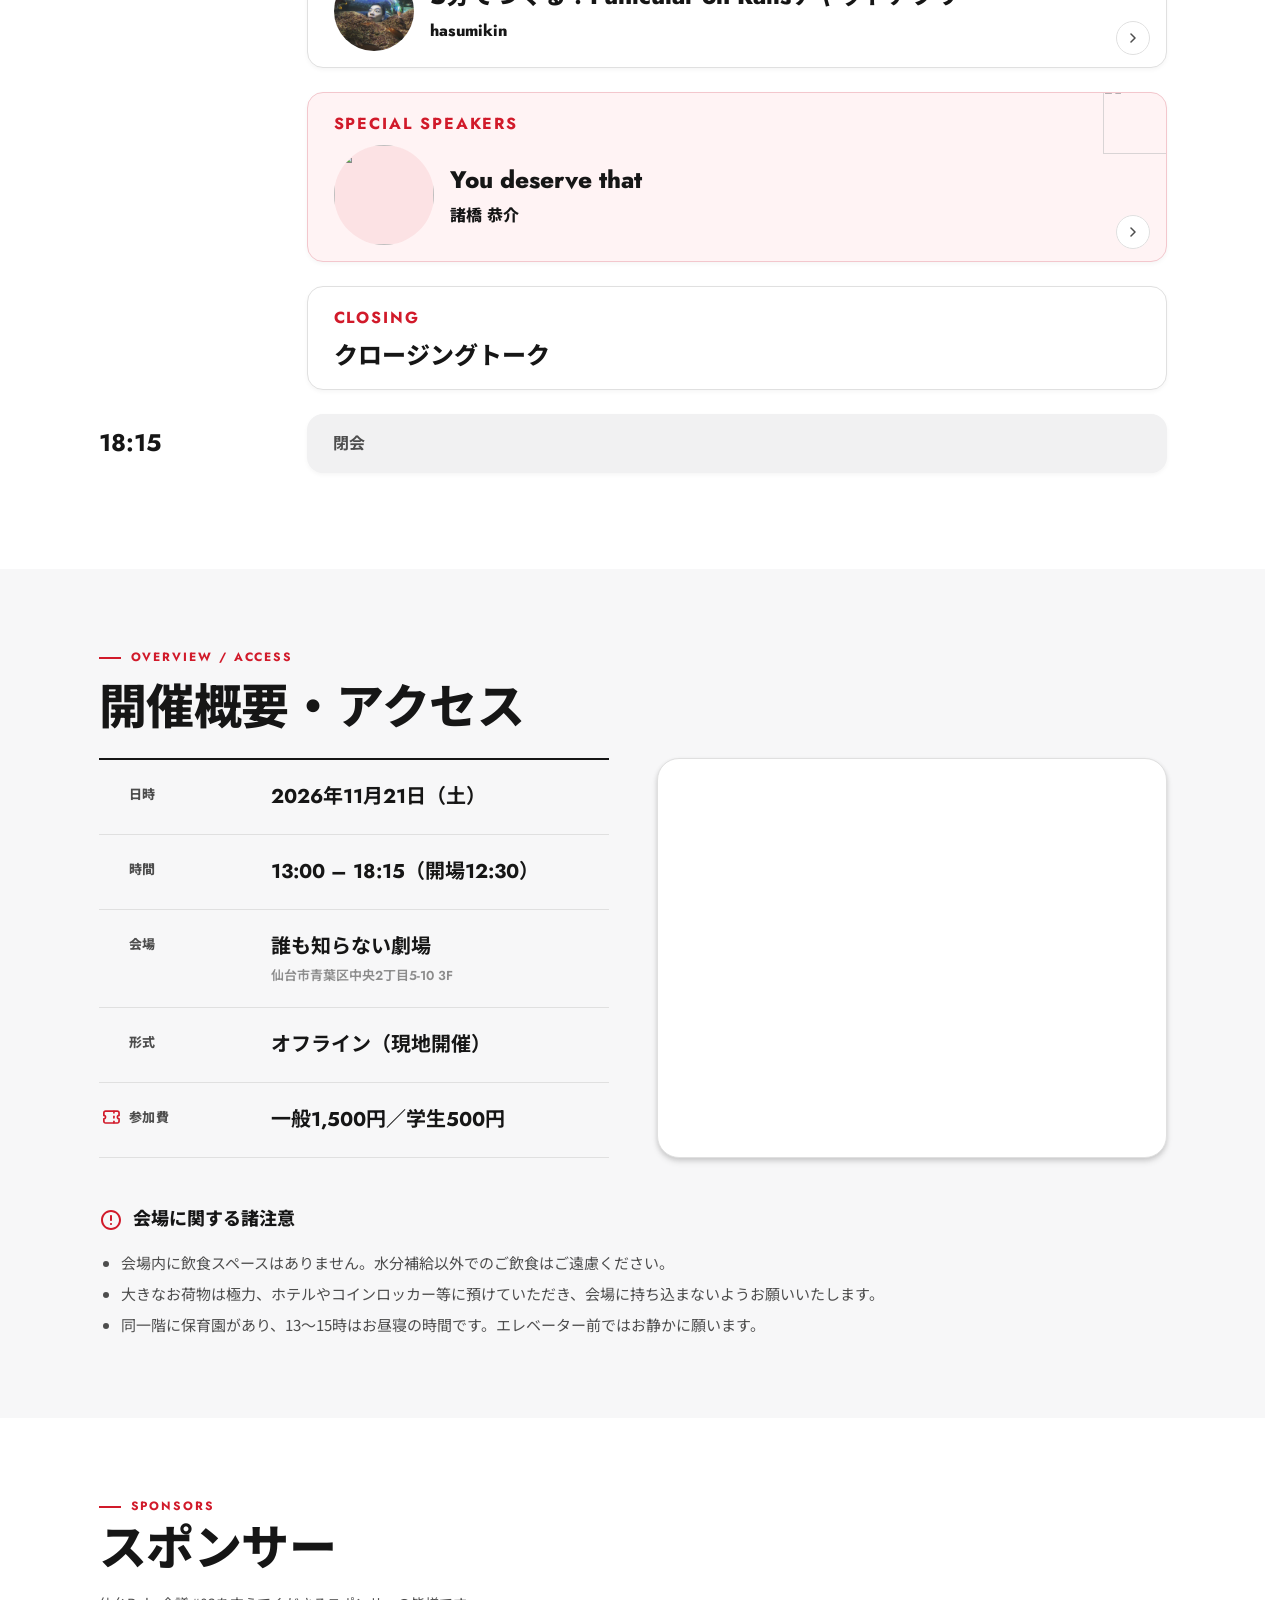
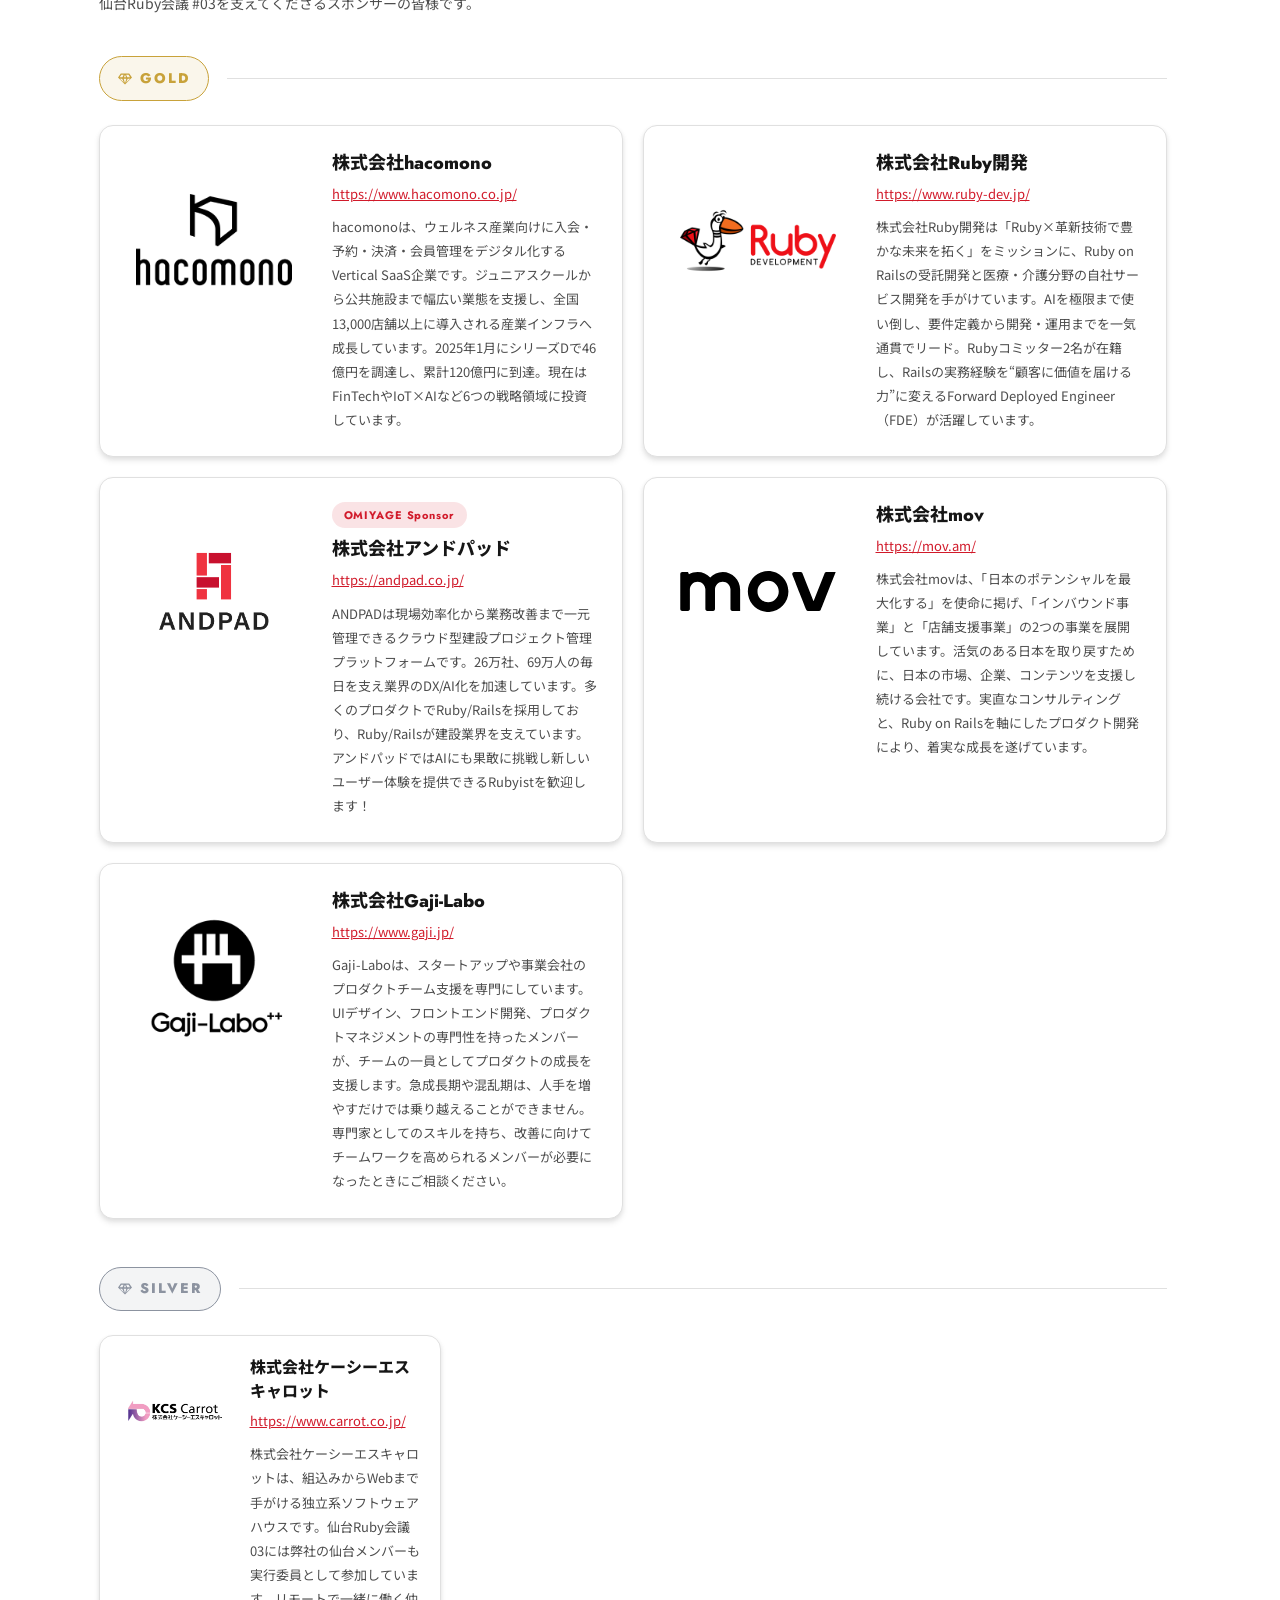
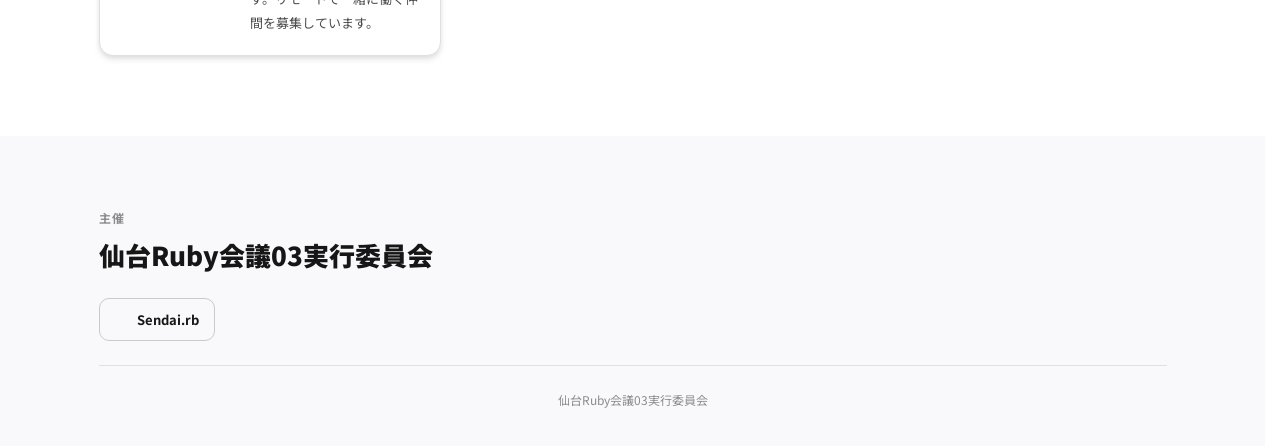
==== commit 7e673dc9: "お知らせにタイムテーブル公開を追加、タイムテーブル未確定の注釈などを削除" ====
--- a/index.html
+++ b/index.html
@@ -115,6 +115,7 @@
       <p class="section-lead">スポンサー・登壇者・参加者を順次募集予定です。最新情報は公式Xでもお知らせします。</p>
 
       <ul class="news-list">
+        <li><time datetime="2026-10-15">2026/10/15</time> タイムテーブルを公開しました</li>
         <li><time datetime="2026-10-02">2026/10/02</time> <a href="https://x.com/sendairb/status/2105831017995255867" target="_blank" rel="noopener noreferrer">Xで登壇者情報</a>を公開しました</li>
         <li><time datetime="2026-10-02">2026/10/02</time> <a href="https://ti.to/sendairubykaigi/03" target="_blank" rel="noopener noreferrer">チケット販売</a>を開始しました</li>
         <li><time datetime="2026-07-02">2026/07/02</time> <a href="https://docs.google.com/forms/d/e/1FAIpQLScvsWJ_KKlg8jzR5QeXEd-u9BwsUBp4pYIAK3WpufssoJyeOQ/viewform?usp=header" target="_blank" rel="noopener noreferrer">CFPの募集</a>を開始しました</li>
@@ -190,7 +191,6 @@
     <div class="container">
       <p class="section-label">TIMETABLE</p>
       <h2 class="section-title">タイムテーブル</h2>
-      <p class="section-lead">現時点の予定です。各セッションのタイトルと登壇者は決定次第、順次公開します。</p>
 
       <ol class="timetable-list">
         <li class="timetable-row">
@@ -418,7 +418,6 @@
             <dt><img class="overview-list__icon" src="assets/img/icons/calendar.svg" alt="" aria-hidden="true">日時</dt>
             <dd>
               2026年11月21日（土）
-              <span class="overview-list__sub">タイムテーブルは後日発表します</span>
             </dd>
           </div>
           <div class="overview-list__item">
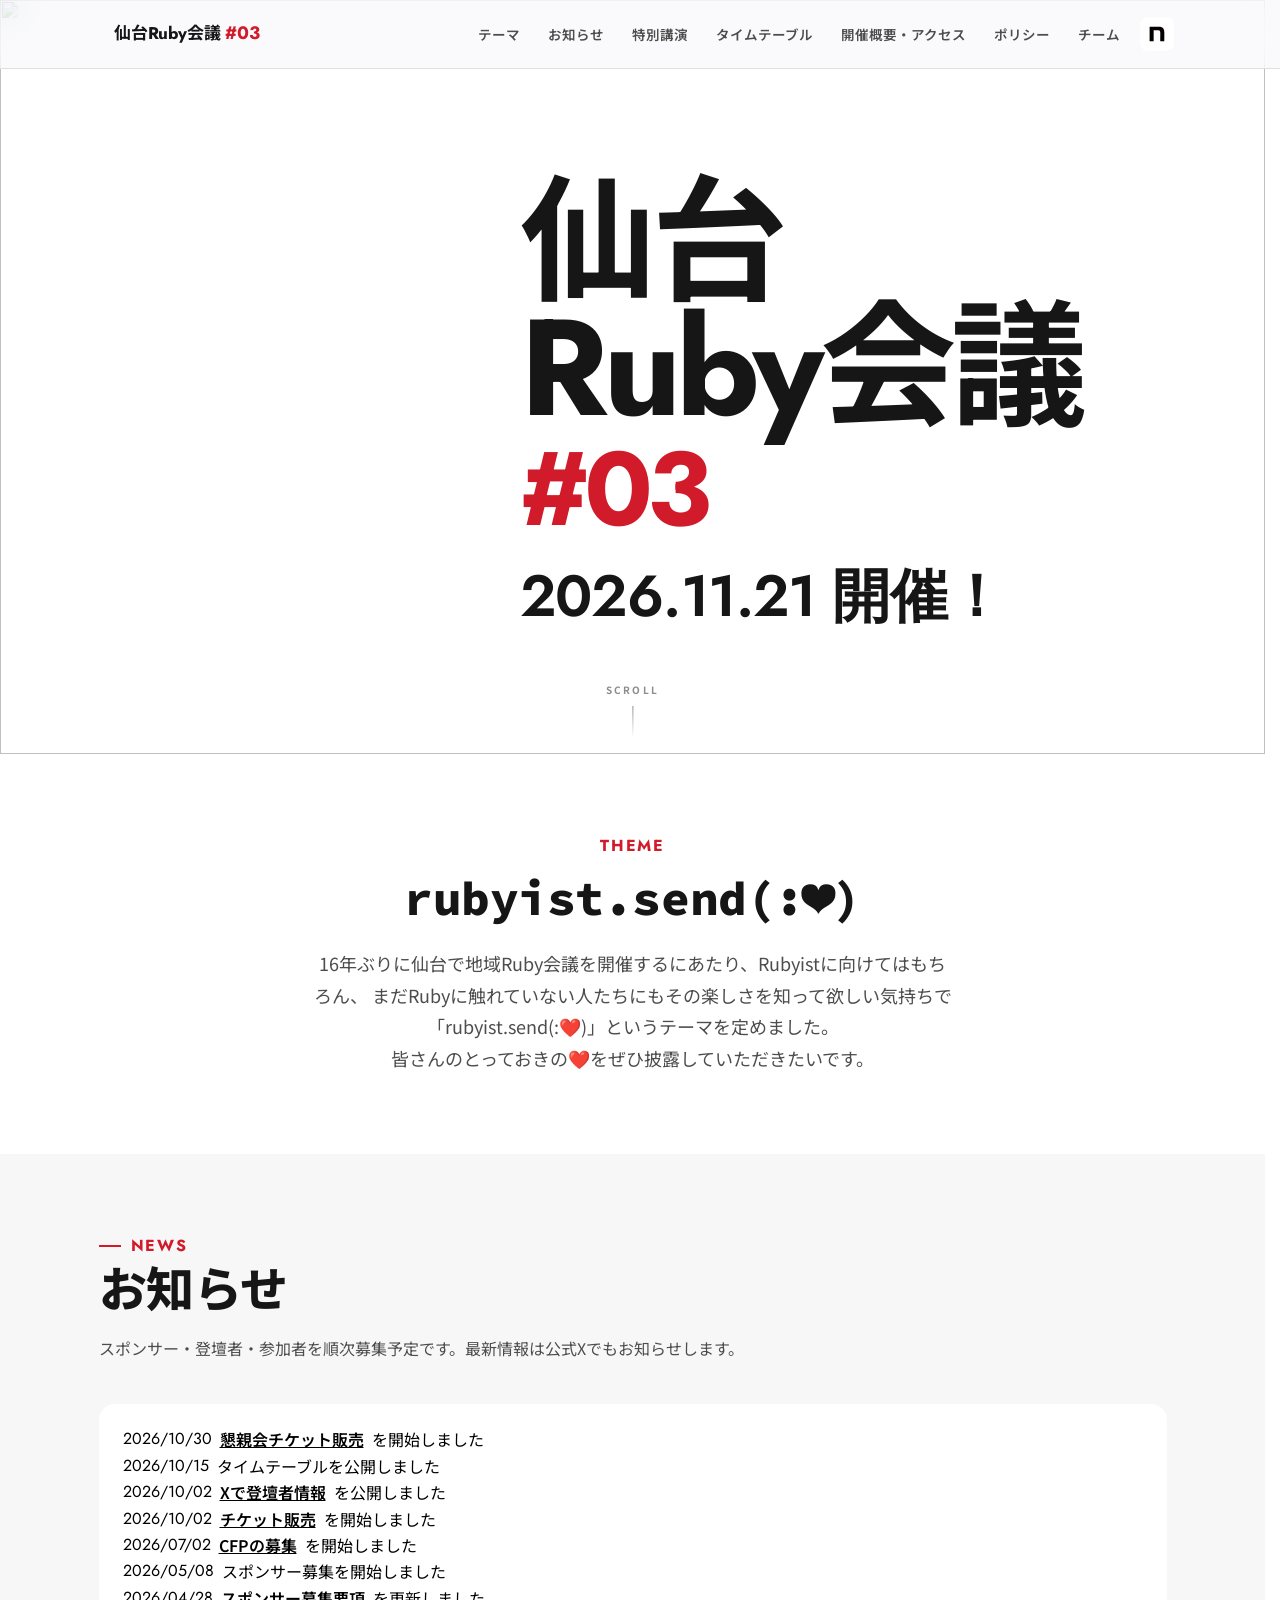
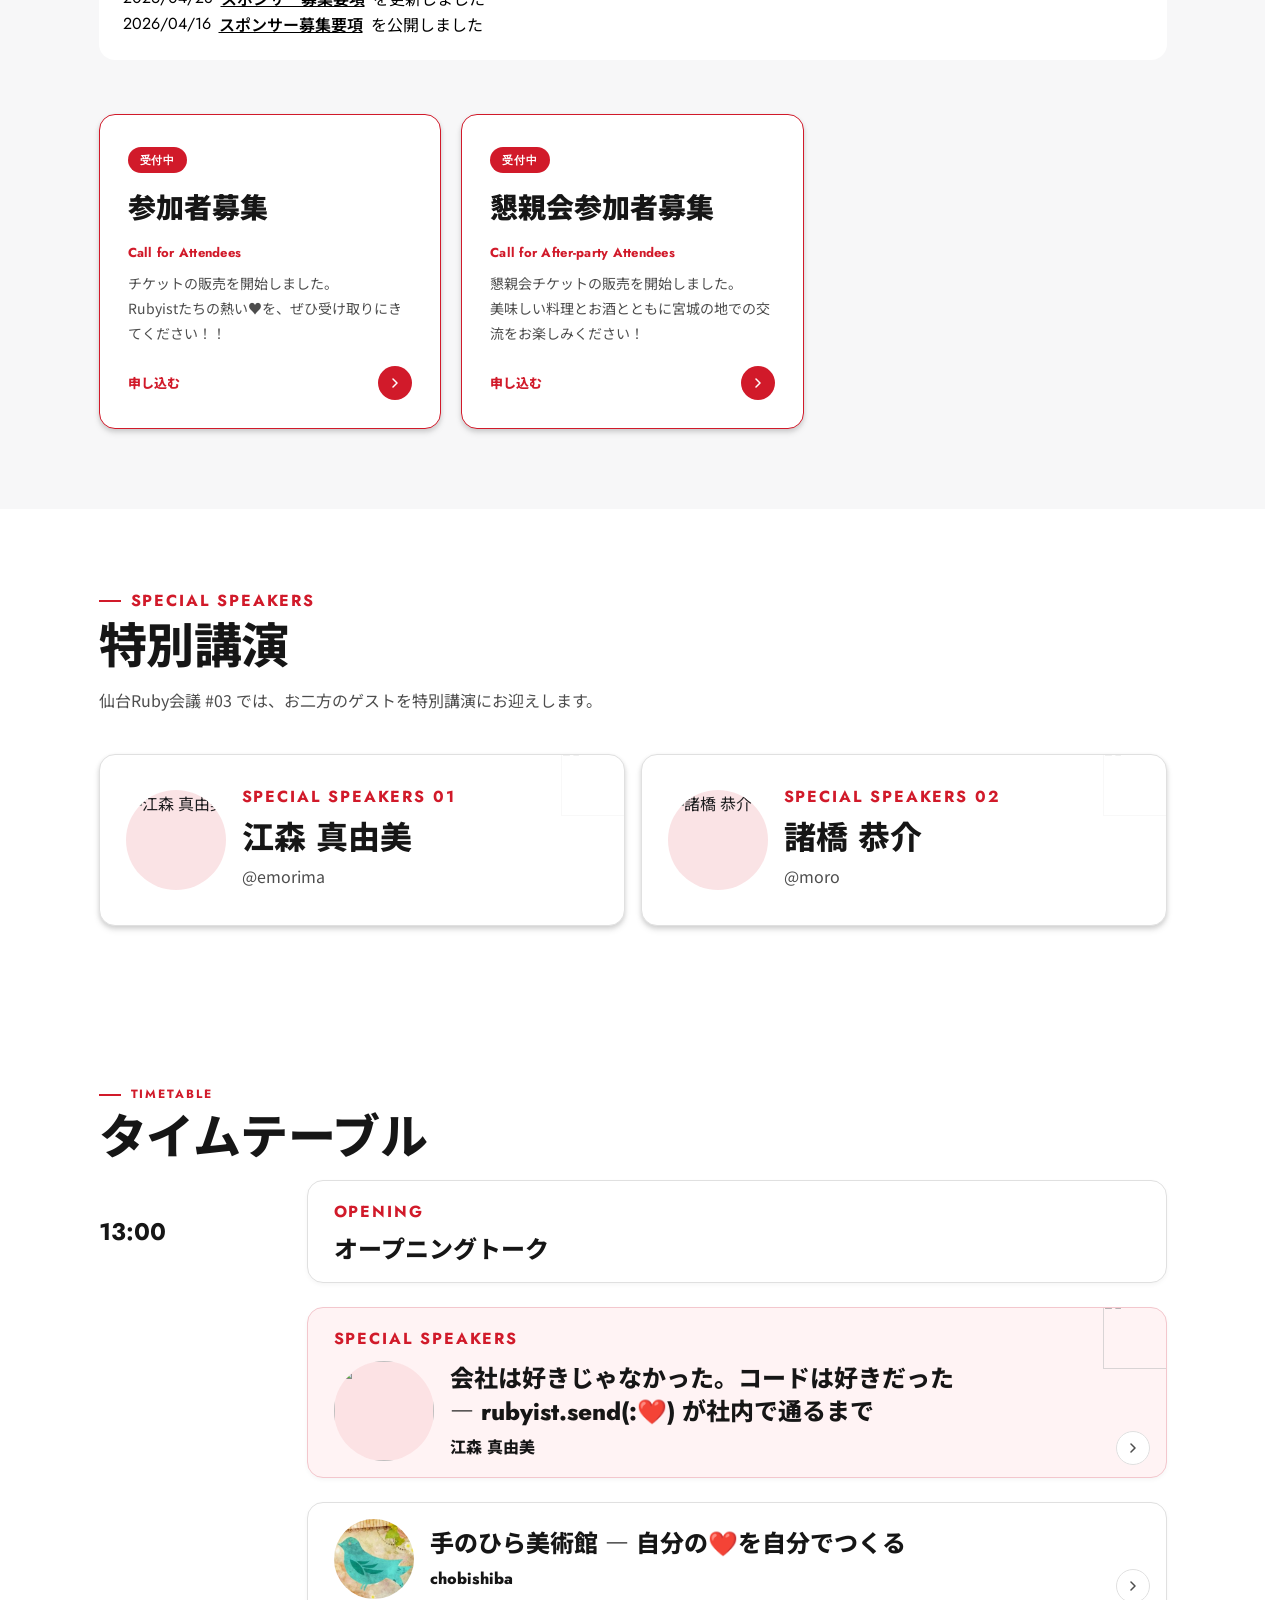
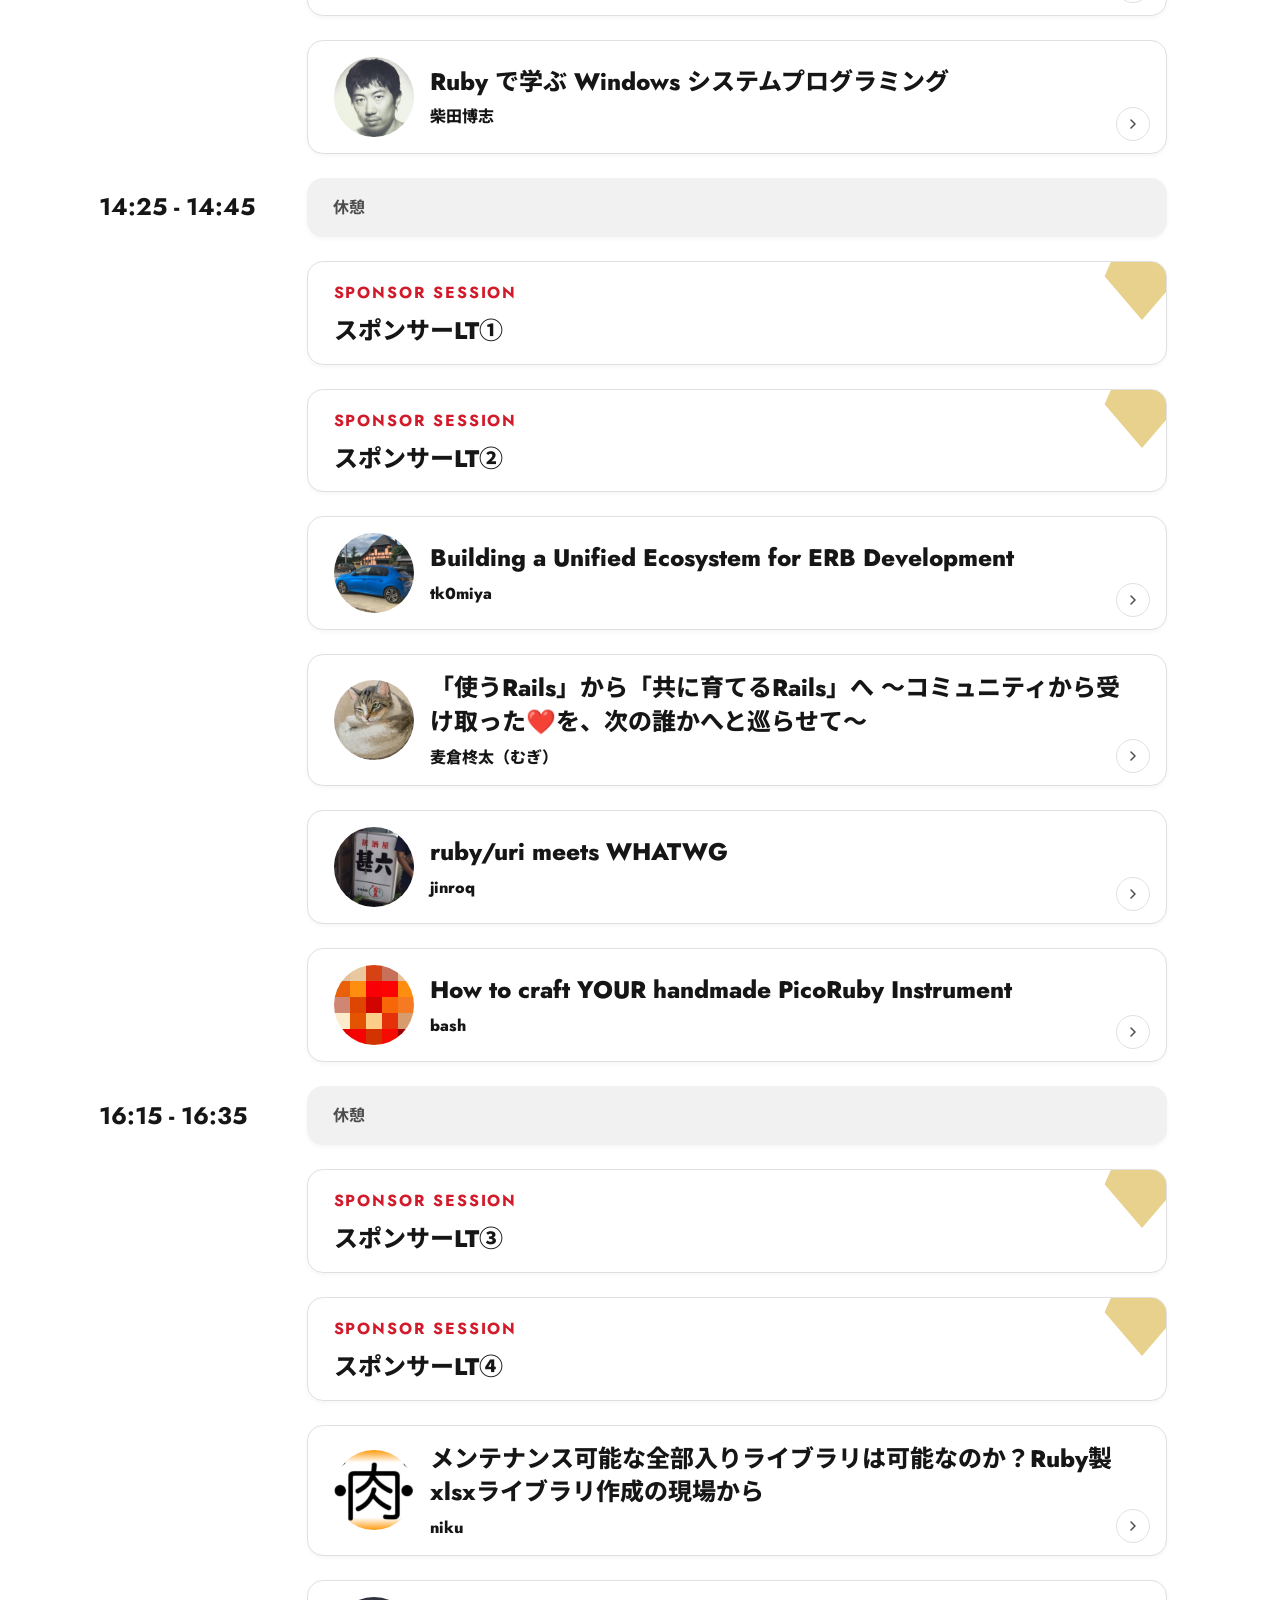
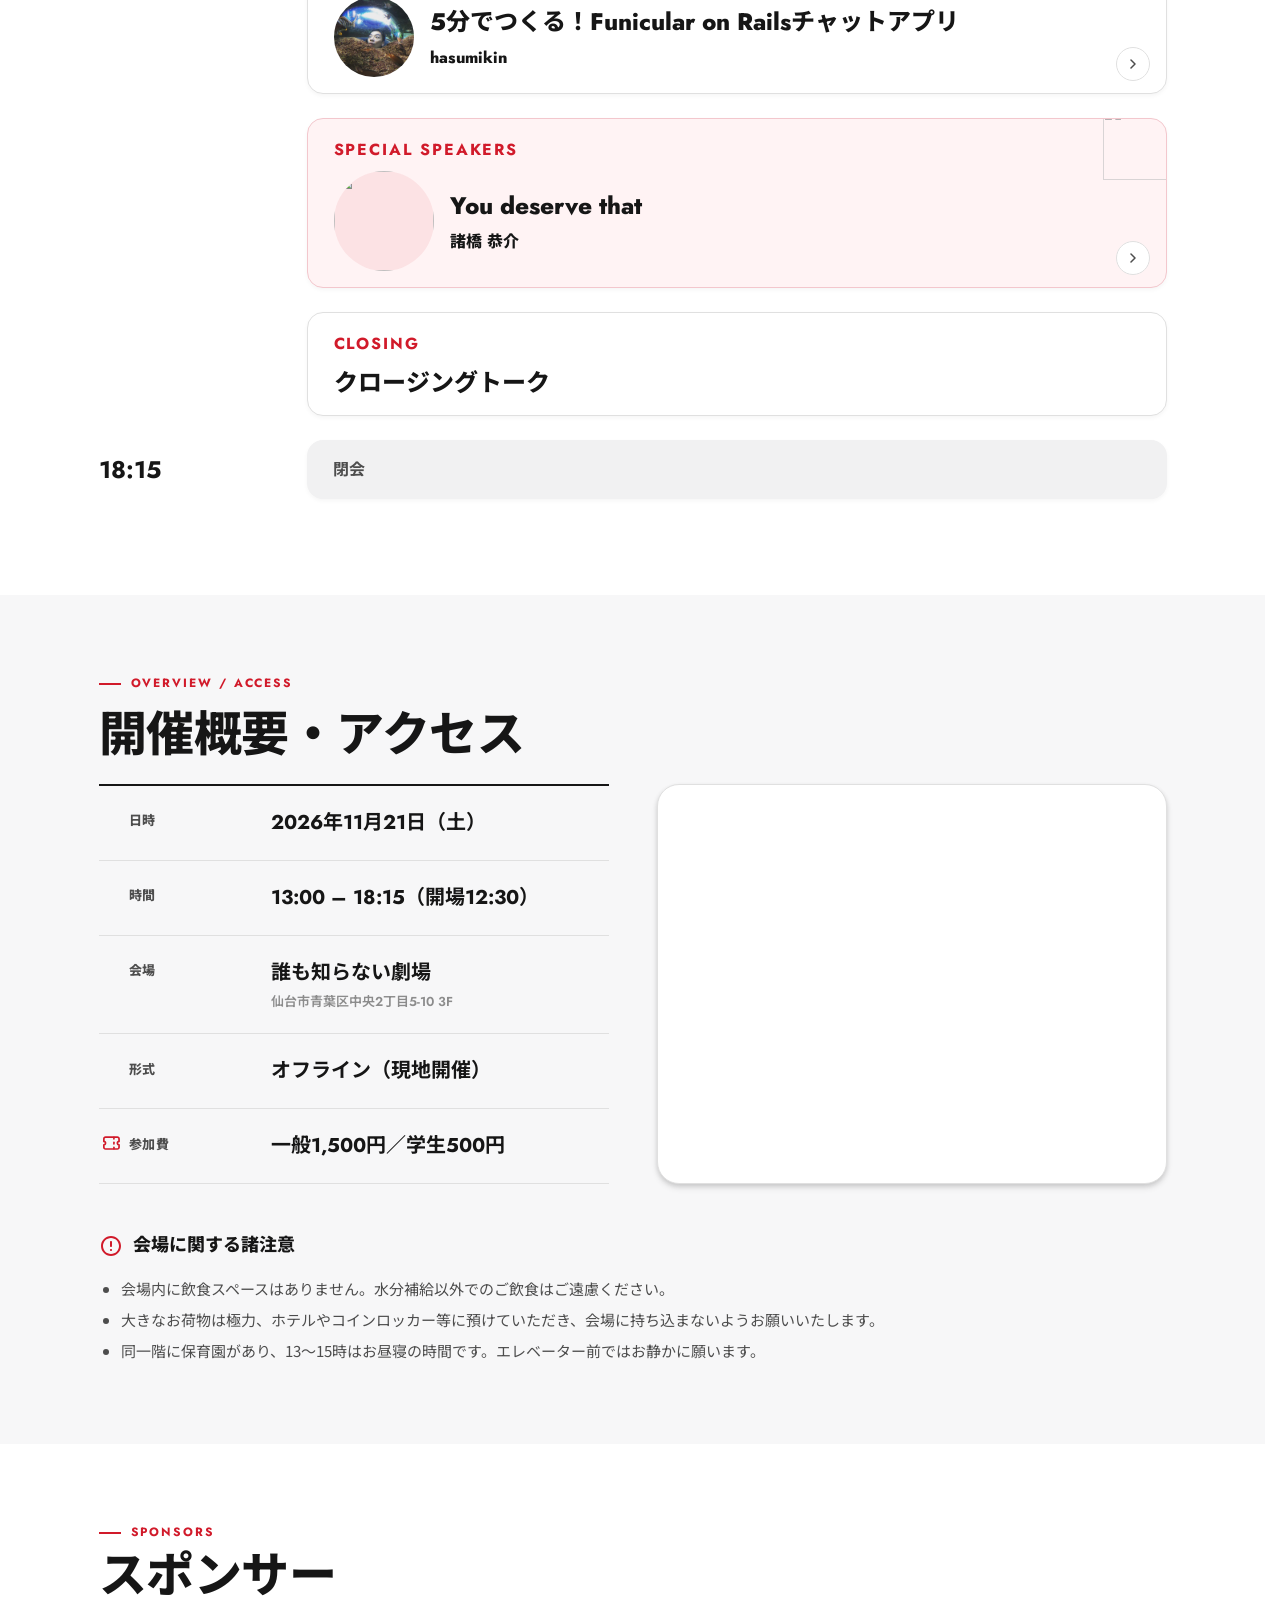
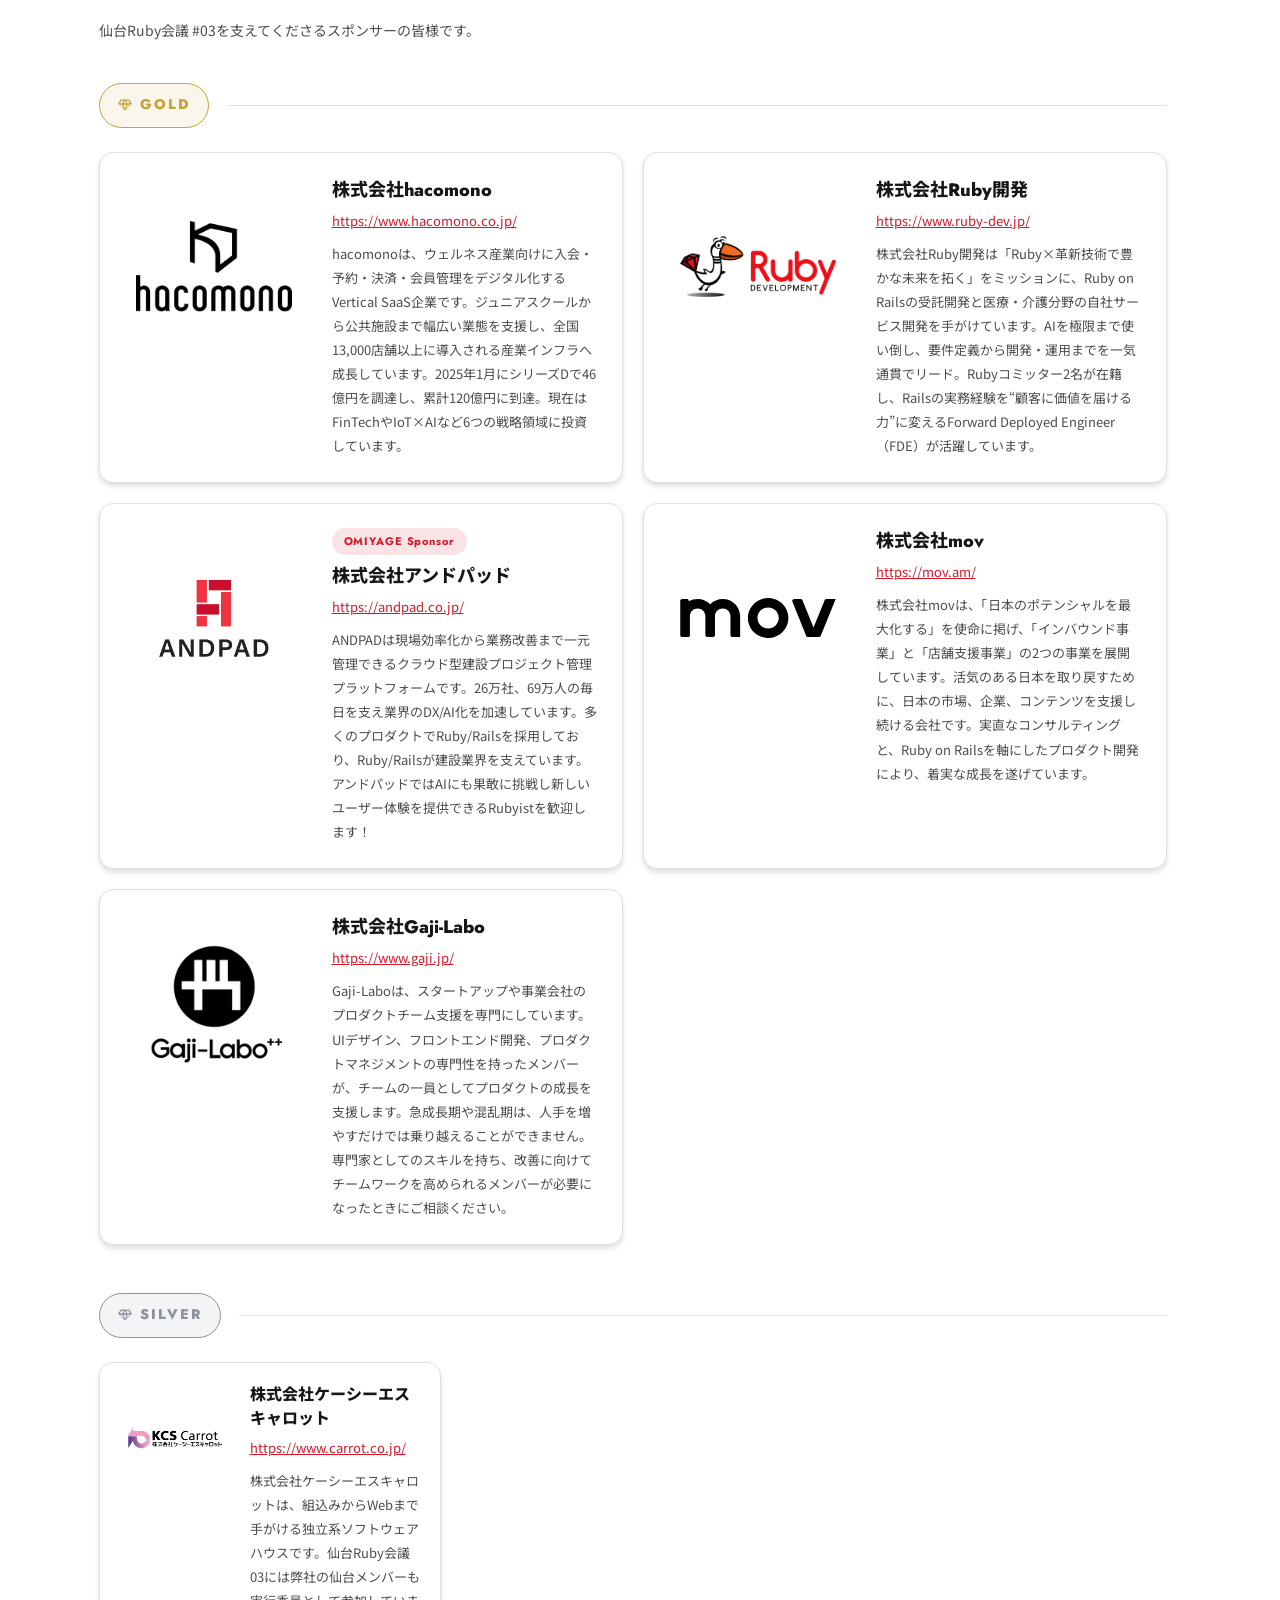
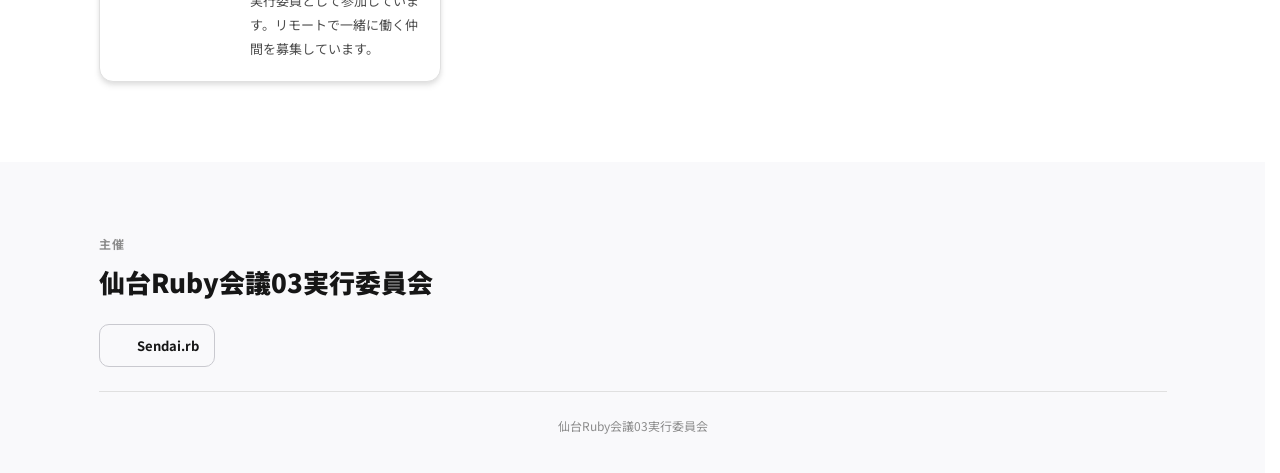
==== commit 05e8006d: "懇親会参加者募集を受付中に変更し、申し込み導線を設置 - 懇親会カードを準備中 → 受付中にし、ti.to の懇親会チケット販売 URL を申し込みボタンに設定 - お知らせリストに「懇親会チケット販" ====
--- a/index.html
+++ b/index.html
@@ -115,6 +115,7 @@
       <p class="section-lead">スポンサー・登壇者・参加者を順次募集予定です。最新情報は公式Xでもお知らせします。</p>
 
       <ul class="news-list">
+        <li><time datetime="2026-10-29">2026/10/30</time> <a href="https://ti.to/sendairubykaigi/03-party" target="_blank" rel="noopener noreferrer">懇親会チケット販売</a>を開始しました</li>
         <li><time datetime="2026-10-15">2026/10/15</time> タイムテーブルを公開しました</li>
         <li><time datetime="2026-10-02">2026/10/02</time> <a href="https://x.com/sendairb/status/2105831017995255867" target="_blank" rel="noopener noreferrer">Xで登壇者情報</a>を公開しました</li>
         <li><time datetime="2026-10-02">2026/10/02</time> <a href="https://ti.to/sendairubykaigi/03" target="_blank" rel="noopener noreferrer">チケット販売</a>を開始しました</li>
@@ -138,14 +139,17 @@
           </a>
         </article>
 
-        <article class="card card--inactive">
-          <span class="badge badge--neutral">準備中</span>
+        <article class="card card--primary">
+          <span class="badge badge--primary">受付中</span>
           <h3 class="card__title">懇親会参加者募集<br><span class="card__title-en">Call for After-party Attendees</span></h3>
-          <p class="card__text">仙台Ruby会議03では懇親会の開催を予定しています。詳細は後日公開します。</p>
-          <p class="card__footer-row">
-            <span class="card__status">準備中</span>
-            <span class="card__cta-circle card__cta-circle--outline" aria-hidden="true"><svg width="6" height="10" viewBox="0 0 6 10" fill="none"><path d="M1 1l4 4-4 4" stroke="#4d4d4d" stroke-width="1.5" stroke-linecap="round" stroke-linejoin="round"/></svg></span>
+          <p class="card__text">
+            懇親会チケットの販売を開始しました。<br>
+            美味しい料理とお酒とともに宮城の地での交流をお楽しみください！
           </p>
+          <a class="card__cta card__cta--active" href="https://ti.to/sendairubykaigi/03-party" target="_blank" rel="noopener noreferrer">
+            <span>申し込む</span>
+            <span class="card__cta-circle" aria-hidden="true"><svg width="6" height="10" viewBox="0 0 6 10" fill="none"><path d="M1 1l4 4-4 4" stroke="#fff" stroke-width="1.5" stroke-linecap="round" stroke-linejoin="round"/></svg></span>
+          </a>
         </article>
       </div>
     </div>
